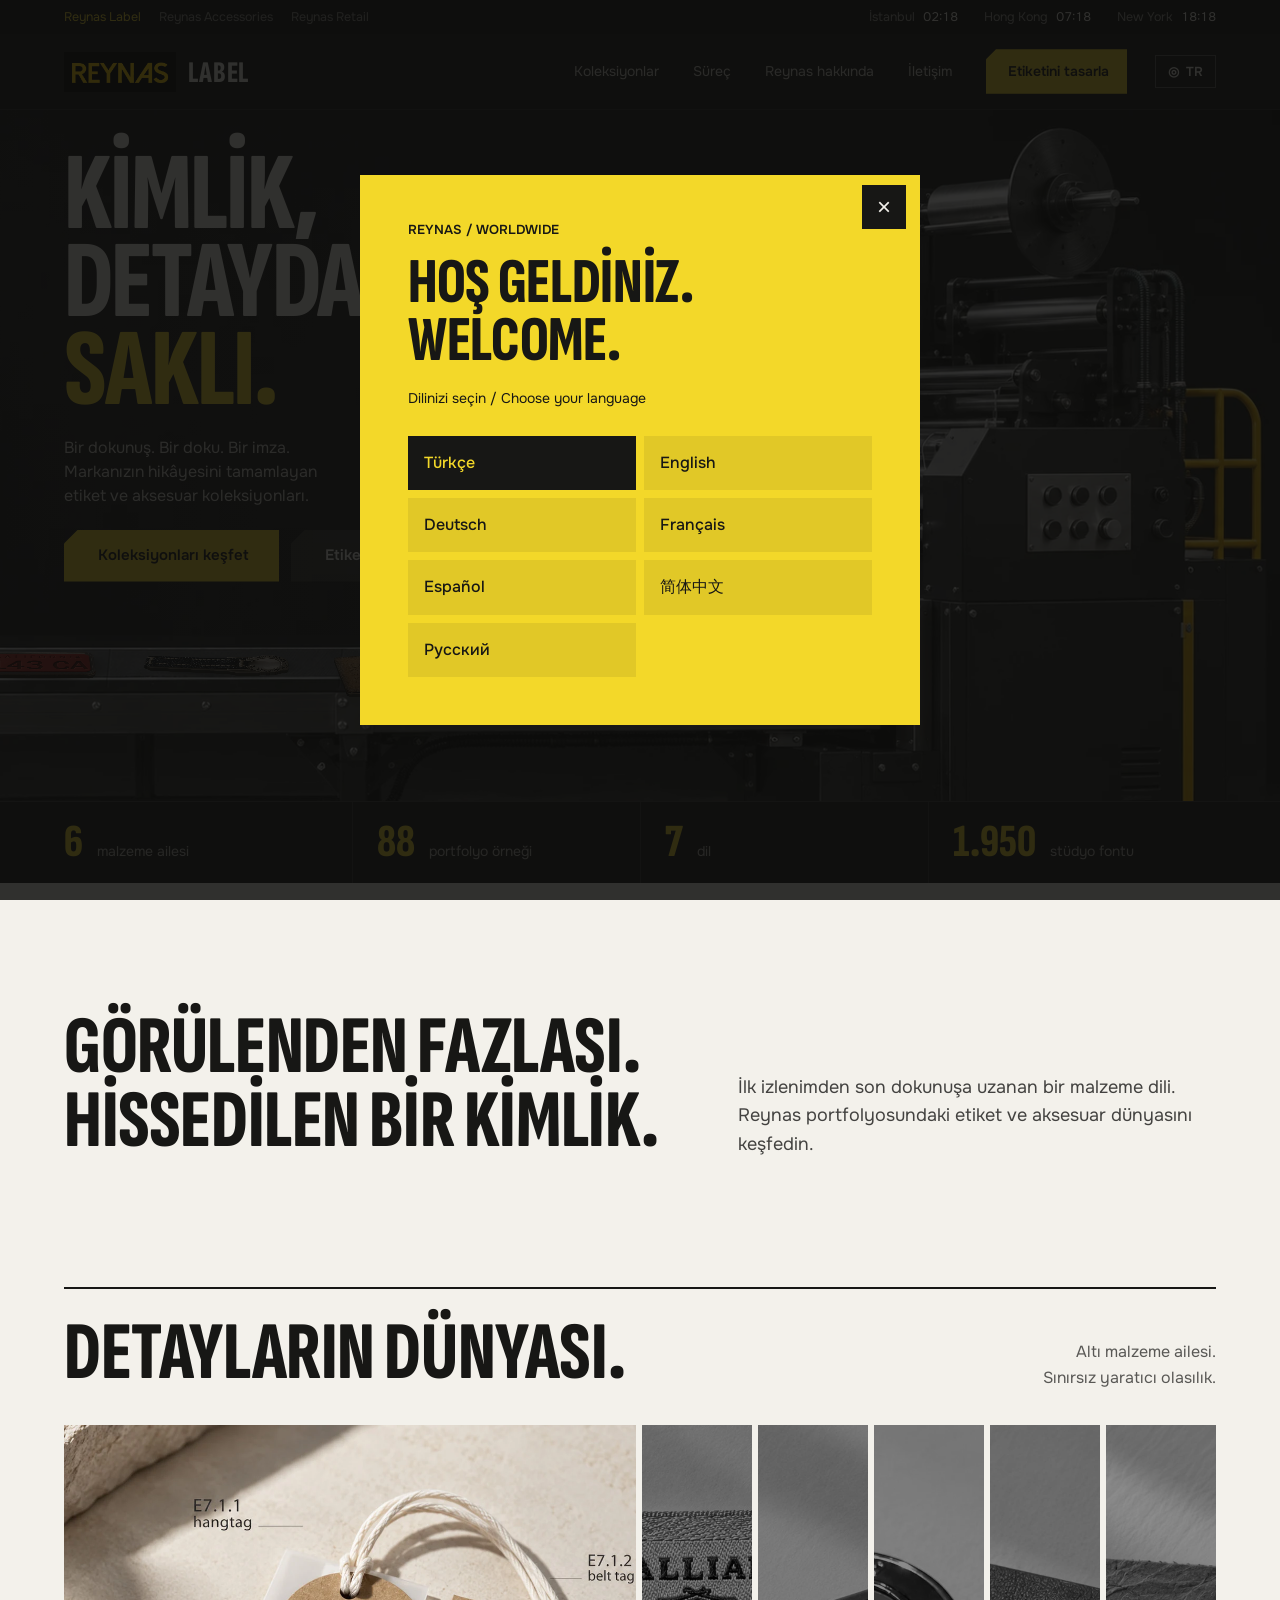
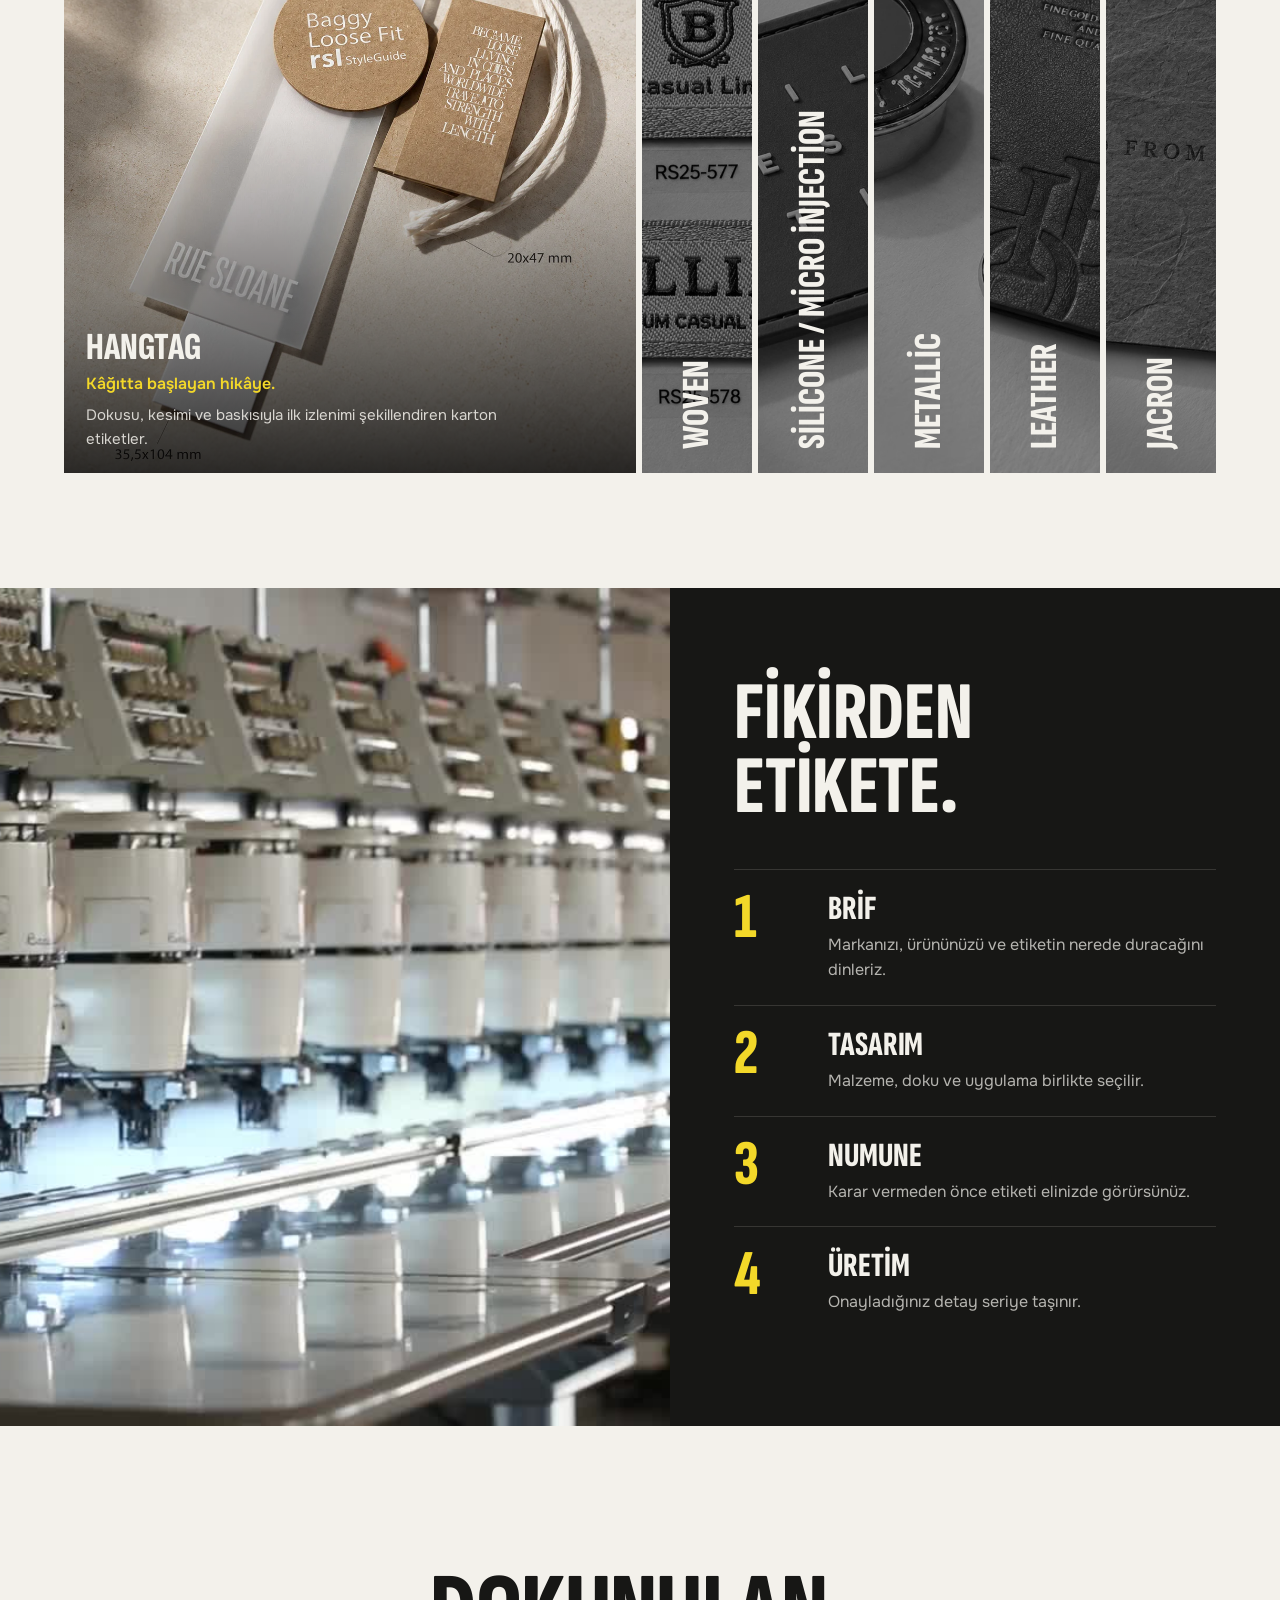
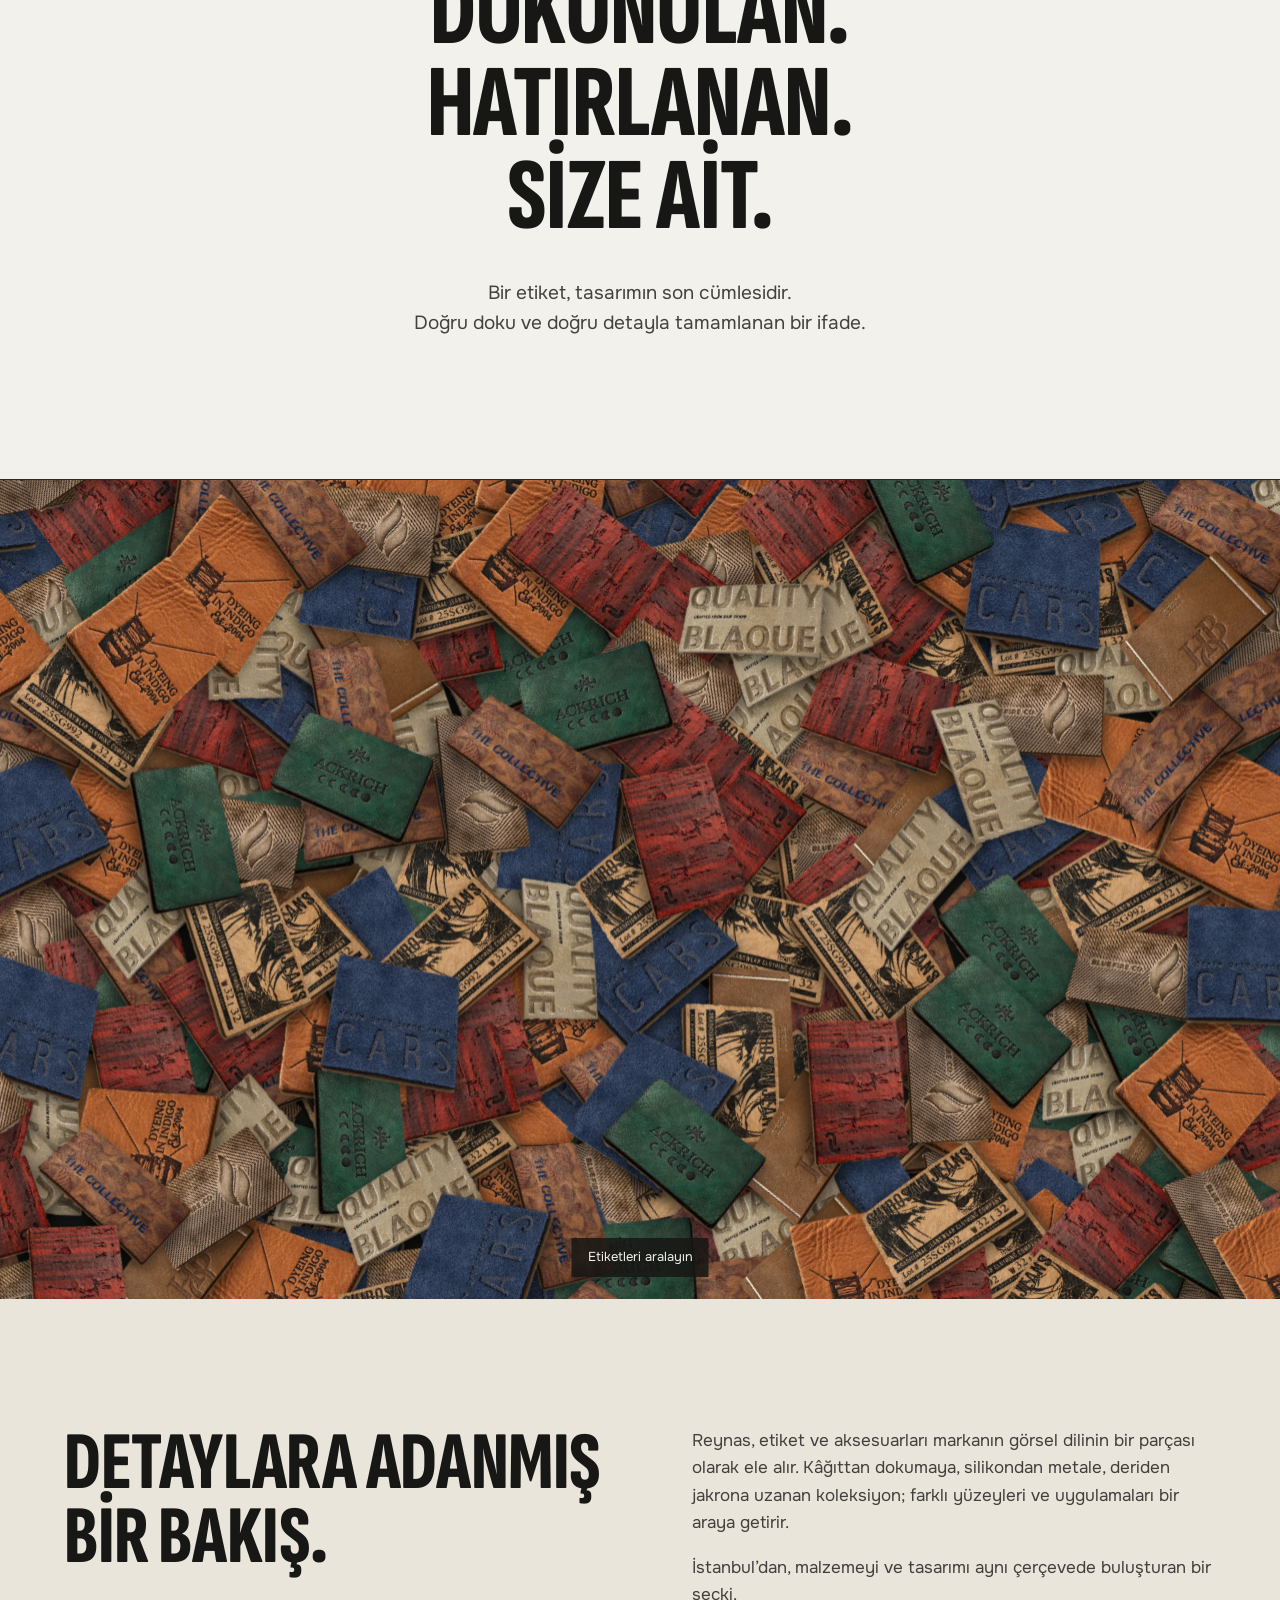
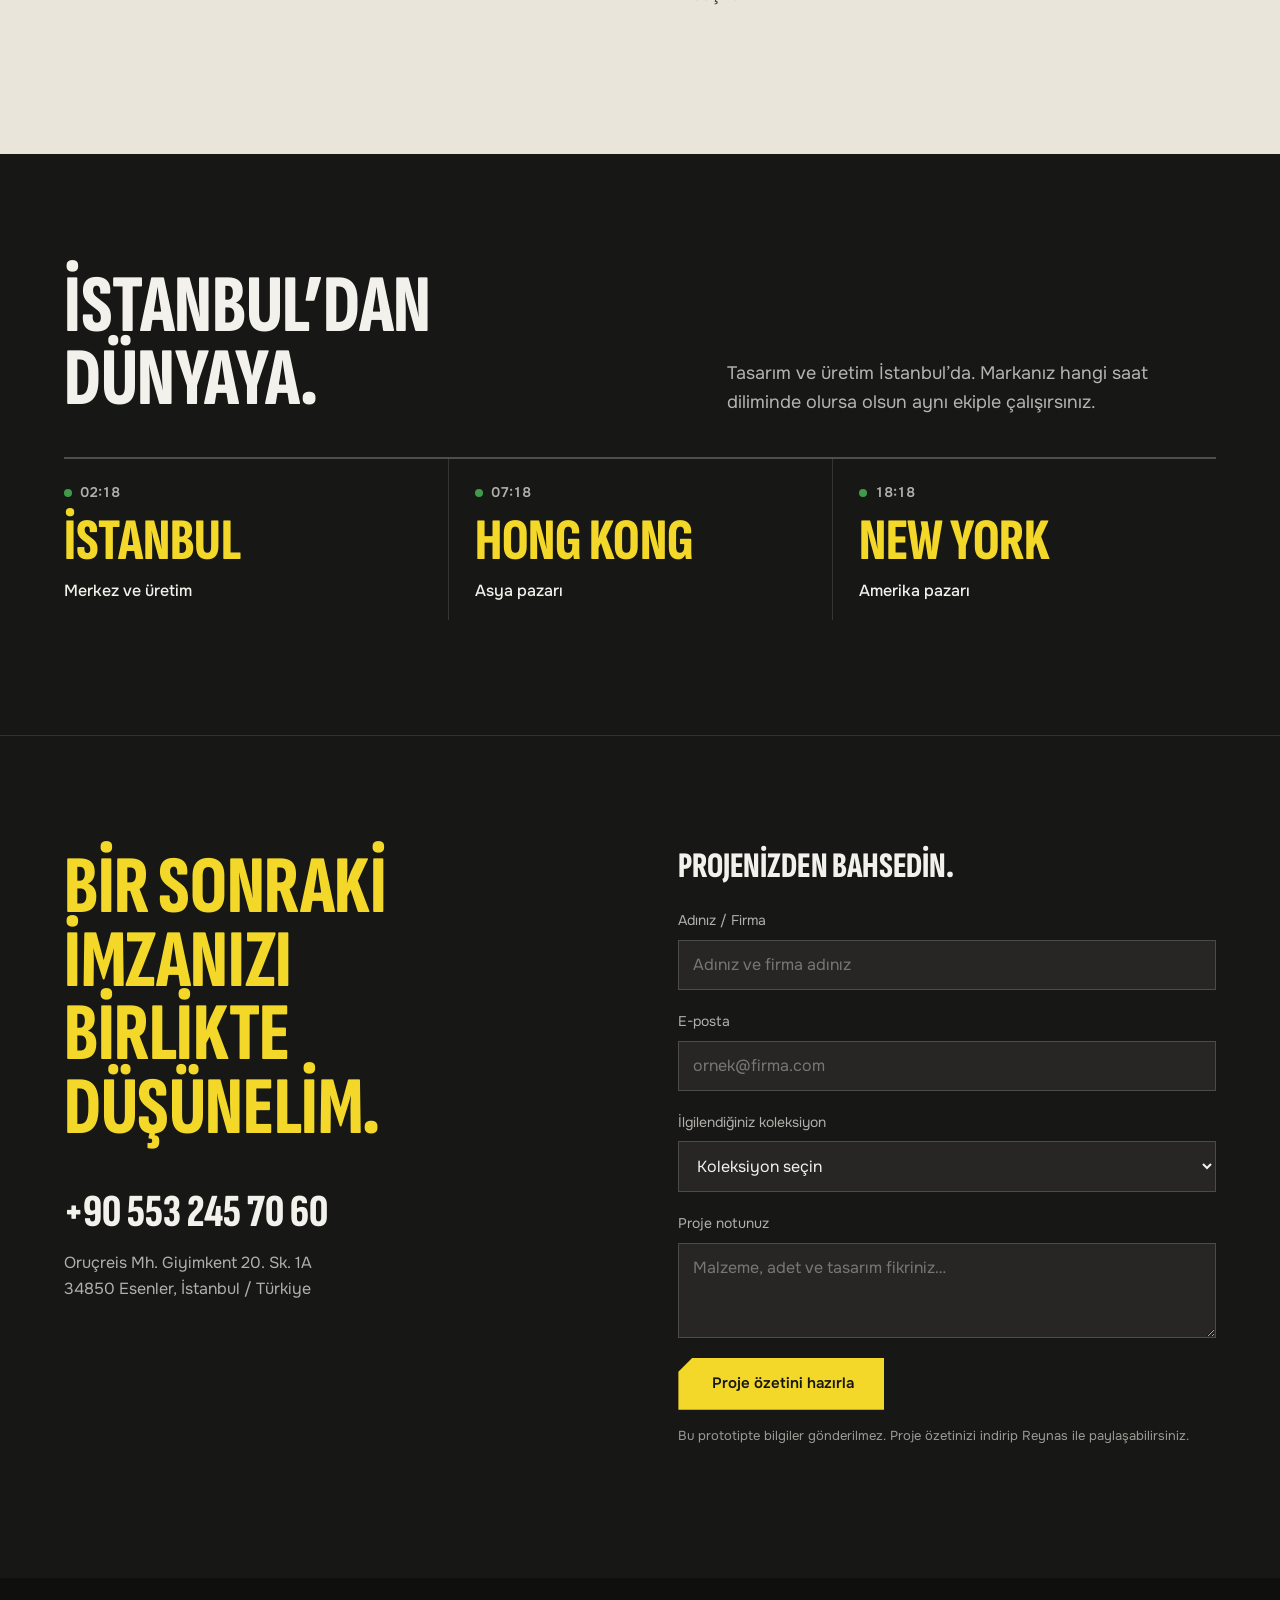
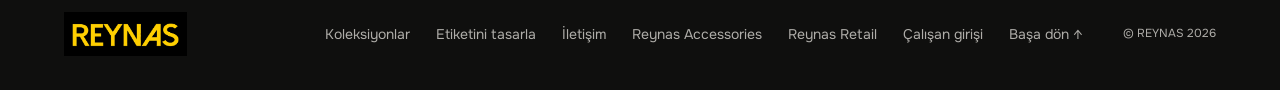
==== label/index.html @ c1ec097b "Reynas Label, Accessories ve Retail siteleri Co-Authored-By: Claude Fable 5.2 <noreply@anthropic.com" ====
<!doctype html><html lang="tr"><head><meta charset="utf-8"><meta name="viewport" content="width=device-width,initial-scale=1"><meta name="description" content="REYNAS etiket ve aksesuar koleksiyonları. Hangtag, woven, silicone, metallic, leather ve jacron."><title>Reynas Label — Kimlik detayda saklı.</title><link rel="icon" href="favicon.svg"><link rel="preconnect" href="https://fonts.googleapis.com"><link href="https://fonts.googleapis.com/css2?family=Onest:wght@400;500;600&family=Sofia+Sans+Extra+Condensed:wght@600;800&display=swap" rel="stylesheet"><link rel="stylesheet" href="site.css"><link rel="stylesheet" href="language.css"></head><body class="home">
<div class="util"><nav class="sites" aria-label="Reynas siteleri"><a lang="en" href="./" aria-current="page">Reynas Label</a><a lang="en" data-site="accessories" href="../accessories/">Reynas Accessories</a><a lang="en" data-site="retail" href="../retail/">Reynas Retail</a></nav><ul><li><span>İstanbul</span><time data-zone="Europe/Istanbul">--:--</time></li><li><span>Hong Kong</span><time data-zone="Asia/Hong_Kong">--:--</time></li><li><span>New York</span><time data-zone="America/New_York">--:--</time></li></ul></div>
<header class="top"><a class="brand" href="./" aria-label="Reynas Label"><img src="assets/p10-1.webp" alt="REYNAS"><span lang="en">Label</span></a><nav id="nav"><a href="#koleksiyonlar">Koleksiyonlar</a><a href="#surec">Süreç</a><a href="#hakkimizda">Reynas hakkında</a><a href="#iletisim">İletişim</a><a class="nav-cta" href="tasarla.html">Etiketini tasarla</a></nav><button class="menu" aria-label="Menüyü aç" aria-expanded="false"><i></i><i></i></button><div class="seam" aria-hidden="true"><i></i></div></header>
<main>
<section class="hero">
 <div class="hero-stage"><canvas class="beltline" role="img" aria-label="Bir makinenin bandından çıkan gerçek Reynas ürünleri: hangtag, dokuma, deri, jakron, silikon ve metal"></canvas>
  <div class="hero-copy"><h1><span><b>Kimlik,</b></span><span><b>detayda</b></span><span><b>saklı.</b></span></h1><p class="hero-intro">Bir dokunuş. Bir doku. Bir imza.<br>Markanızın hikâyesini tamamlayan<br>etiket ve aksesuar koleksiyonları.</p><div class="hero-actions"><a class="btn solid" href="#koleksiyonlar">Koleksiyonları keşfet</a><a class="btn line" href="tasarla.html">Etiketini tasarla</a></div></div></div>
 <ul class="facts"><li><b>6</b><span>malzeme ailesi</span></li><li><b>88</b><span>portfolyo örneği</span></li><li><b>7</b><span>dil</span></li><li><b>1.950</b><span>stüdyo fontu</span></li></ul>
</section>
<section class="lede"><h2>Görülenden fazlası.<br>Hissedilen bir kimlik.</h2><p>İlk izlenimden son dokunuşa uzanan bir malzeme dili. Reynas portfolyosundaki etiket ve aksesuar dünyasını keşfedin.</p></section>
<section class="collections" id="koleksiyonlar"><div class="sec-head"><h2>Detayların dünyası.</h2><p>Altı malzeme ailesi.<br>Sınırsız yaratıcı olasılık.</p></div><div class="panels" id="cards"></div></section>
<section class="process" id="surec">
 <div class="motion-strip process-film" aria-label="Her detayın arkasında"><video class="motion-video" muted loop playsinline preload="none" poster="media/process-poster.jpg" data-desktop="media/process.mp4" data-mobile="media/process-mobile.mp4" aria-hidden="true"></video><button class="motion-toggle" type="button" aria-label="Animasyonu oynat" aria-pressed="false">▶</button></div>
 <div class="process-copy"><h2>Fikirden<br>etikete.</h2><ol><li><h3>Brif</h3><p>Markanızı, ürününüzü ve etiketin nerede duracağını dinleriz.</p></li><li><h3>Tasarım</h3><p>Malzeme, doku ve uygulama birlikte seçilir.</p></li><li><h3>Numune</h3><p>Karar vermeden önce etiketi elinizde görürsünüz.</p></li><li><h3>Üretim</h3><p>Onayladığınız detay seriye taşınır.</p></li></ol></div>
</section>



<section class="touch"><h2>Dokunulan.<br>Hatırlanan.<br>Size ait.</h2><p>Bir etiket, tasarımın son cümlesidir.<br>Doğru doku ve doğru detayla tamamlanan bir ifade.</p></section>
<section class="pile" aria-label="Leather"><div class="pile-floor"><div class="slot"><h2>Burada bir etiket<br>eksik: sizinki.</h2><a class="btn solid" href="tasarla.html">Etiketini tasarla</a></div></div><canvas aria-hidden="true"></canvas><p class="pile-hint">Etiketleri aralayın</p></section>
<section class="about" id="hakkimizda"><h2>Detaylara adanmış<br>bir bakış.</h2><div><p>Reynas, etiket ve aksesuarları markanın görsel dilinin bir parçası olarak ele alır. Kâğıttan dokumaya, silikondan metale, deriden jakrona uzanan koleksiyon; farklı yüzeyleri ve uygulamaları bir araya getirir.</p><p>İstanbul’dan, malzemeyi ve tasarımı aynı çerçevede buluşturan bir seçki.</p></div></section>
<section class="world" id="dunya"><div class="world-head"><h2>İstanbul’dan<br>dünyaya.</h2><p>Tasarım ve üretim İstanbul’da. Markanız hangi saat diliminde olursa olsun aynı ekiple çalışırsınız.</p></div><ul><li><time data-zone="Europe/Istanbul">--:--</time><h3>İstanbul</h3><p class="role">Merkez ve üretim</p></li><li><time data-zone="Asia/Hong_Kong">--:--</time><h3>Hong Kong</h3><p class="role">Asya pazarı</p></li><li><time data-zone="America/New_York">--:--</time><h3>New York</h3><p class="role">Amerika pazarı</p></li></ul></section>
<section class="contact" id="iletisim"><div class="contact-copy"><h2>Bir sonraki<br>imzanızı<br>birlikte düşünelim.</h2><a class="phone" href="tel:+905532457060">+90 553 245 70 60</a><address>Oruçreis Mh. Giyimkent 20. Sk. 1A<br>34850 Esenler, İstanbul / Türkiye</address></div><form id="brief"><h3>Projenizden bahsedin.</h3><label>Adınız / Firma<input name="name" required autocomplete="organization" placeholder="Adınız ve firma adınız"></label><label>E-posta<input name="email" type="email" required autocomplete="email" placeholder="ornek@firma.com"></label><label>İlgilendiğiniz koleksiyon<select name="collection"><option value="">Koleksiyon seçin</option></select></label><label>Proje notunuz<textarea name="message" required rows="3" placeholder="Malzeme, adet ve tasarım fikriniz…"></textarea></label><button class="btn solid" type="submit">Proje özetini hazırla</button><p class="form-note">Bu prototipte bilgiler gönderilmez. Proje özetinizi indirip Reynas ile paylaşabilirsiniz.</p><p id="status" role="status"></p></form></section>
</main>
<footer class="foot"><img src="assets/p10-1.webp" alt="REYNAS"><nav><a href="#koleksiyonlar">Koleksiyonlar</a><a href="tasarla.html">Etiketini tasarla</a><a href="#iletisim">İletişim</a><a lang="en" data-site="accessories" href="../accessories/">Reynas Accessories</a><a lang="en" data-site="retail" href="../retail/">Reynas Retail</a><a href="portal/">Çalışan girişi</a><a href="#">Başa dön ↑</a></nav><small>© REYNAS 2026</small></footer>
<dialog id="gallery"><button class="close" aria-label="Koleksiyonu kapat">×</button><div class="dialog-top"><h2 id="gallery-title"></h2><p id="gallery-description"></p></div><div class="gallery-grid"></div><a class="btn solid" id="inquiry" href="#iletisim">Bu koleksiyon hakkında konuşalım ↗</a></dialog><dialog id="zoom"><button class="close" aria-label="Görseli kapat">×</button><img alt="Ürün detay görünümü"></dialog>
<script src="portal/config.js"></script><script src="portal/bridge.js"></script><script src="data.js"></script><script src="app.js"></script><script src="motion.js"></script><script src="line.js"></script><script src="pile.js"></script><script src="sites.js"></script><script src="language.js"></script></body></html>
---- label/site.css ----
/* REYNAS v11 — ortak temel + ana sayfa */
:root{--ink:#171715;--paper:#f3f1eb;--kraft:#eae5da;--yellow:#f3d829;--steel:#8c8f8a;--line:#17171522;--display:"Sofia Sans Extra Condensed","Oswald","Arial Narrow","DejaVu Sans Condensed","PingFang SC","Microsoft YaHei",sans-serif;--body:"Onest","Inter","PingFang SC","Microsoft YaHei",Arial,sans-serif;--pad:clamp(20px,5vw,84px)}
*{box-sizing:border-box}html{scroll-behavior:smooth;scroll-padding-top:80px}
body{margin:0;background:var(--paper);color:var(--ink);font:400 16px/1.6 var(--body);-webkit-font-smoothing:antialiased}
img,video{display:block;max-width:100%}a{color:inherit}
h1,h2,h3{margin:0;font-family:var(--display);font-weight:800;text-transform:uppercase;line-height:.9;letter-spacing:-.005em}
h2{font-size:clamp(46px,6.4vw,104px)}
:focus-visible{outline:2px solid var(--yellow);outline-offset:3px}
.btn{display:inline-flex;align-items:center;justify-content:center;min-height:52px;padding:0 30px 0 34px;font:600 15px/1 var(--body);text-decoration:none;border:0;cursor:pointer;clip-path:polygon(14px 0,100% 0,100% 100%,0 100%,0 14px);transition:background .2s,color .2s}
.btn.solid{background:var(--yellow);color:var(--ink)}.btn.solid:hover{background:#fff}
.btn.line{background:#f3f1eb1f;color:var(--paper)}.btn.line:hover{background:var(--paper);color:var(--ink)}
.btn.line.dark{background:var(--ink);color:var(--paper)}.btn.line.dark:hover{background:var(--yellow);color:var(--ink)}

.top{position:sticky;top:0;z-index:50;display:flex;align-items:center;gap:28px;height:76px;padding:0 var(--pad);background:var(--ink);color:var(--paper);border-bottom:1px solid #f3f1eb14}
.brand img{height:40px;width:auto}
.top nav{display:flex;align-items:center;gap:34px;margin-left:auto;font-size:14px}
.top nav a{text-decoration:none;opacity:.82}.top nav a:hover{opacity:1;color:var(--yellow)}
.top nav .nav-cta{opacity:1;background:var(--yellow);color:var(--ink);padding:11px 18px 11px 22px;font-weight:600;clip-path:polygon(10px 0,100% 0,100% 100%,0 100%,0 10px)}.top nav .nav-cta:hover{background:#fff;color:var(--ink)}
.menu{display:none;width:44px;height:44px;background:none;border:0;padding:12px 8px;cursor:pointer;margin-left:auto}.menu i{display:block;height:2px;background:var(--yellow);margin:7px 0}

/* Üst bilgi şeridi */
.util{display:flex;justify-content:space-between;align-items:center;gap:20px;height:34px;padding:0 var(--pad);background:#0f0f0e;color:#f3f1eb99;font-size:12.5px}
.util a{text-decoration:none;color:#f3f1ebcc}.util a:hover{color:var(--yellow)}
.util ul{list-style:none;display:flex;gap:26px;margin:0;padding:0}.util li{display:flex;gap:8px}.util time{color:var(--paper);font-variant-numeric:tabular-nums}
.top{position:sticky}
.seam{position:absolute;left:0;right:0;top:auto;bottom:-3px;height:3px;z-index:1;pointer-events:none}

/* Hero: tam ekran fotoğraf, maskeden çıkan başlık, askı etiketi */
.hero{position:relative;display:flex;flex-direction:column;justify-content:flex-end;min-height:calc(100svh - 110px);background:var(--ink);color:var(--paper);overflow:hidden;isolation:isolate}
.hero-bg{position:absolute;inset:0;width:100%;height:100%;object-fit:cover;object-position:70% 50%;z-index:-2;transform:scale(1.1);transition:transform 2.8s cubic-bezier(.2,.6,.2,1)}
.ready .hero-bg{transform:none}
.hero::before{content:"";position:absolute;inset:0;z-index:-1;background:linear-gradient(90deg,#171715f2 0,#171715cc 34%,#17171540 68%,#17171566 100%),linear-gradient(0deg,#171715 0,#17171500 34%)}
.hero-copy{padding:clamp(40px,7vw,110px) var(--pad) clamp(34px,4vw,60px);max-width:1100px}
.hero h1{font-size:clamp(84px,13.4vw,232px);line-height:.8;letter-spacing:-.015em}
.hero h1 span{display:block;overflow:hidden;padding-top:.22em;margin-top:-.22em}
.hero h1 b{display:block;font-weight:inherit;transform:translateY(108%);transition:transform 1.05s cubic-bezier(.16,.8,.2,1)}
.hero h1 span:nth-child(2) b{transition-delay:.11s}.hero h1 span:nth-child(3) b{transition-delay:.22s;color:var(--yellow)}
.ready .hero h1 b{transform:none}
.hero-intro{margin:clamp(22px,2.6vw,40px) 0 26px;font-size:clamp(17px,1.4vw,21px);line-height:1.5;color:#f3f1ebd9;max-width:30em}
.hero-actions{display:flex;flex-wrap:wrap;gap:12px}
.hero-intro,.hero-actions{opacity:0;transform:translateY(14px);transition:opacity .8s .55s,transform .8s .55s}.ready :is(.hero-intro,.hero-actions){opacity:1;transform:none}
.tag{position:absolute;top:0;right:clamp(24px,9vw,170px);width:clamp(150px,13vw,210px);transform-origin:50% 0;transform:rotate(16deg);z-index:2}
.tag-string{display:block;width:2px;height:clamp(60px,12vh,150px);margin:0 auto;background:#f3f1ebb3}
.tag-body{position:relative;background:var(--yellow);color:var(--ink);padding:46px 18px 20px;clip-path:polygon(22% 0,78% 0,100% 12%,100% 100%,0 100%,0 12%);filter:drop-shadow(0 24px 30px #000a)}
.tag .eyelet{position:absolute;left:50%;top:16px;width:14px;height:14px;margin-left:-7px;border-radius:50%;background:var(--ink);box-shadow:0 0 0 4px #17171533}
.tag img{width:100%;height:auto}
.tag ul{list-style:none;margin:14px 0 0;padding:12px 0 0;border-top:2px dashed #17171580;font:800 clamp(17px,1.5vw,23px)/1.12 var(--display);text-transform:uppercase}
.facts{list-style:none;margin:0;padding:0 var(--pad);display:grid;grid-template-columns:repeat(4,1fr);border-top:1px solid #f3f1eb26;background:#171715e6}
.facts li{display:flex;align-items:baseline;gap:14px;padding:20px 0}.facts li+li{padding-left:24px;border-left:1px solid #f3f1eb1f}
.facts b{font:800 clamp(36px,3.6vw,58px)/.9 var(--display);color:var(--yellow)}.facts span{font-size:14px;color:#f3f1ebb3}

.lede{display:grid;grid-template-columns:1.25fr 1fr;gap:clamp(30px,6vw,110px);align-items:end;padding:clamp(70px,10vw,150px) var(--pad)}
.lede p{margin:0;max-width:44ch;font-size:18px;color:#171715cc}

.collections{padding:0 var(--pad) clamp(70px,9vw,140px)}
.sec-head{display:flex;justify-content:space-between;align-items:end;gap:30px;margin-bottom:34px;padding-top:28px;border-top:2px solid var(--ink)}
.sec-head p{margin:0;text-align:right;color:#171715b3}
.panels{display:flex;gap:6px;height:min(72vh,680px);min-height:460px}
.panel{position:relative;flex:1 1 0;min-width:0;padding:0;border:0;background:var(--ink);color:var(--paper);cursor:pointer;overflow:hidden;text-align:left;font:inherit;transition:flex-grow .65s cubic-bezier(.3,.7,.2,1)}
.panel.is-open{flex-grow:5.2}
.panel img{position:absolute;inset:0;width:100%;height:100%;object-fit:cover;filter:grayscale(1) brightness(.55);transition:filter .5s,transform .9s}
.panel.is-open img{filter:none;transform:scale(1.03)}
.panel::after{content:"";position:absolute;inset:auto 0 0;height:55%;background:linear-gradient(#0000,#000c);opacity:0;transition:opacity .4s}.panel.is-open::after{opacity:1}
.panel-text{position:absolute;z-index:1;left:22px;right:22px;bottom:22px;display:grid;gap:6px}
.panel-text strong{font:800 clamp(30px,3vw,48px)/.92 var(--display);text-transform:uppercase;white-space:nowrap}
.panel-text em{font-style:normal;font-weight:600;color:var(--yellow)}.panel-text span{max-width:46ch;font-size:15px;color:#f3f1ebd9}
.panel:not(.is-open) .panel-text{left:50%;right:auto;bottom:24px;transform:translateX(-50%)}
.panel:not(.is-open) .panel-text strong{writing-mode:vertical-rl;transform:rotate(180deg)}
.panel:not(.is-open) .panel-text :is(em,span){display:none}

.process{display:grid;grid-template-columns:1.1fr 1fr;background:var(--ink);color:var(--paper)}
.process-film{position:relative;min-height:640px;overflow:hidden;background:#000}
.process-film video{position:absolute;inset:0;width:100%;height:100%;object-fit:cover}
.motion-toggle{position:absolute;right:20px;bottom:20px;width:46px;height:46px;border:0;background:var(--yellow);color:var(--ink);font-size:15px;cursor:pointer;clip-path:polygon(10px 0,100% 0,100% 100%,0 100%,0 10px)}
.process-copy{padding:clamp(56px,7vw,110px) var(--pad) clamp(56px,7vw,110px) clamp(30px,5vw,90px)}
.process ol{list-style:none;margin:44px 0 0;padding:0;counter-reset:step}
.process li{counter-increment:step;display:grid;grid-template-columns:74px 1fr;column-gap:20px;padding:22px 0;border-top:1px solid #f3f1eb24}
.process li::before{content:counter(step);grid-row:1/3;font:800 64px/.8 var(--display);color:var(--yellow)}
.process h3{font-size:34px;line-height:1}.process li p{margin:6px 0 0;color:#f3f1ebb8;max-width:40ch}

.pile{position:relative;height:min(820px,92vh);min-height:540px;background:var(--ink);overflow:hidden;color:var(--paper);border-top:1px solid #f3f1eb14}
.pile-floor{position:absolute;inset:0;display:flex;flex-direction:column;align-items:center;justify-content:center;text-align:center;padding:24px;gap:28px}
.pile-floor h2{font-size:clamp(44px,6vw,96px);color:var(--yellow)}
.pile canvas{position:absolute;inset:0;width:100%;height:100%;pointer-events:none}
.pile-hint{position:absolute;left:50%;bottom:22px;transform:translateX(-50%);margin:0;padding:9px 16px;background:#171715d9;color:var(--paper);font-size:13px;pointer-events:none;white-space:nowrap}
.pile:not(.pile-ready) .pile-hint{display:none}

.touch{display:grid;grid-template-columns:1fr 1fr;background:var(--kraft)}
.touch img{width:100%;height:100%;min-height:520px;object-fit:cover}
.touch>div{padding:clamp(56px,8vw,130px) var(--pad);align-self:center}
.touch p{margin:30px 0 34px;font-size:18px;color:#171715cc}

.factory-gate{position:relative;background:#20211e;color:var(--paper);display:grid;grid-template-columns:1fr 1.1fr;align-items:center;overflow:hidden}
.hazard{grid-column:1/3;height:16px;background:repeating-linear-gradient(-45deg,var(--yellow) 0 22px,var(--ink) 22px 44px)}
.gate-copy{padding:clamp(56px,7vw,110px) var(--pad)}
.gate-name{margin:0 0 22px;display:inline-block;padding:6px 12px;border:1px solid var(--yellow);color:var(--yellow);font:800 20px/1 var(--display);text-transform:uppercase;letter-spacing:.06em}
.gate-copy h2{font-size:clamp(40px,4.8vw,78px)}.gate-copy p:not(.gate-name){margin:24px 0 32px;color:#f3f1ebb8;font-size:18px}
.gate-belt{position:relative;height:100%;min-height:340px;display:flex;flex-direction:column;justify-content:center}
.belt-items{display:flex;gap:70px;width:max-content;align-items:flex-end;animation:belt 26s linear infinite;padding-bottom:6px}
.belt-items img{width:210px;height:auto;filter:drop-shadow(0 10px 8px #0009)}
.belt-track{height:34px;background:repeating-linear-gradient(90deg,#3a3c37 0 26px,#2b2d29 26px 52px);border-block:3px solid #121311;animation:track 1.2s linear infinite}
@keyframes belt{from{transform:translateX(-50%)}to{transform:translateX(0)}}@keyframes track{to{background-position:52px 0}}

.about{display:grid;grid-template-columns:1.1fr 1fr .8fr;gap:clamp(28px,4vw,70px);align-items:start;padding:clamp(70px,10vw,150px) var(--pad)}
.about p{margin:0 0 18px;font-size:17px;color:#171715cc}.about figure{margin:0}.about figure img{width:100%;aspect-ratio:4/5;object-fit:cover}

.contact{display:grid;grid-template-columns:1fr 1fr;gap:clamp(36px,6vw,110px);background:var(--ink);color:var(--paper);padding:clamp(70px,9vw,140px) var(--pad)}
.contact h2{color:var(--yellow)}
.phone{display:inline-block;margin:44px 0 14px;font:800 clamp(36px,3.6vw,56px)/1 var(--display);text-decoration:none}.phone:hover{color:var(--yellow)}
address{font-style:normal;color:#f3f1ebb3}
#brief h3{font-size:36px;margin-bottom:26px}
#brief label{display:block;margin-bottom:20px;font-size:14px;color:#f3f1ebb3}
#brief :is(input,select,textarea){display:block;width:100%;margin-top:8px;padding:13px 14px;background:#f3f1eb12;border:1px solid #f3f1eb2e;color:var(--paper);font:400 16px/1.4 var(--body);border-radius:0}
#brief select option{color:#111}#brief ::placeholder{color:#f3f1eb66}
#brief :is(input,select,textarea):focus{outline:0;border-color:var(--yellow)}
.form-note,#status{font-size:13px;color:#f3f1eb99;margin:16px 0 0}#status{color:var(--yellow)}

.foot{display:flex;flex-wrap:wrap;align-items:center;gap:24px 40px;padding:34px var(--pad);background:#0f0f0e;color:#f3f1ebb3;font-size:14px}
.foot img{height:44px}.foot nav{display:flex;flex-wrap:wrap;gap:26px;margin-left:auto}.foot a{text-decoration:none}.foot a:hover{color:var(--yellow)}

dialog{border:0;padding:0;color:var(--ink);background:var(--paper)}dialog::backdrop{background:#0f0f0ed9}
#gallery{width:min(1180px,calc(100% - 28px));max-height:90dvh;padding:clamp(24px,4vw,54px)}
.dialog-top{display:flex;justify-content:space-between;align-items:end;gap:24px;margin:0 50px 28px 0}.dialog-top p{margin:0;max-width:44ch;color:#171715b3}
.gallery-grid{display:grid;grid-template-columns:repeat(auto-fill,minmax(220px,1fr));gap:8px;margin-bottom:28px}
.gallery-grid button{padding:0;border:0;background:var(--kraft);cursor:zoom-in}.gallery-grid img{width:100%;aspect-ratio:4/3;object-fit:cover}
.close{position:absolute;right:14px;top:10px;width:44px;height:44px;border:0;background:var(--ink);color:var(--paper);font-size:24px;cursor:pointer;z-index:2}
#zoom{max-width:min(1200px,96vw);background:transparent}#zoom img{max-height:90dvh;width:auto}

@media(max-width:900px){
 .top{height:66px;gap:10px}.brand img{height:34px}.menu{display:block;order:3;margin-left:0}
 .top nav{display:none;position:absolute;top:66px;left:0;right:0;flex-direction:column;align-items:flex-start;gap:20px;padding:26px var(--pad) 32px;background:var(--ink);font-size:18px;border-bottom:1px solid #f3f1eb24}.top nav.open{display:flex}
 .hero{display:block;padding-top:20px}.hero-label{margin:8px 0 0;padding:52px 24px 30px}.label-line{padding-left:44px}.eyelet{left:22px;top:20px}
 .hero h1{font-size:clamp(84px,25vw,170px)}
 .hero-photo{margin:26px calc(var(--pad)*-1) 0;min-height:0;height:62vw}.hero-side{padding:30px 0 36px}
 .facts{grid-template-columns:1fr 1fr}.facts li:nth-child(3){padding-left:0;border-left:0}.facts li:nth-child(n+3){border-top:1px solid #f3f1eb1f}
 .lede,.touch,.process,.factory-gate,.about,.contact{grid-template-columns:1fr}
 .sec-head{display:block}.sec-head p{text-align:left;margin-top:14px}
 .panels{flex-direction:column;height:auto;min-height:0}.panel{flex:none;height:86px;transition:height .5s}.panel.is-open{height:360px}
 .panel:not(.is-open) .panel-text{left:20px;bottom:auto;top:50%;transform:translateY(-50%)}.panel:not(.is-open) .panel-text strong{writing-mode:horizontal-tb;transform:none}
 .process-film{min-height:0;height:64vw}.process-copy{padding:56px var(--pad)}
 .touch img{min-height:0;height:70vw}.hazard{grid-column:1}.gate-belt{min-height:240px}.belt-items img{width:150px}
 .dialog-top{display:block}.dialog-top p{margin-top:12px}.gallery-grid{grid-template-columns:1fr 1fr}
}
@media(prefers-reduced-motion:reduce){html{scroll-behavior:auto}.ticker div,.belt-items,.belt-track{animation:none}.sew-run{transition:none}.panel,.panel img{transition:none}}
.gate-belt{overflow:hidden}

/* v12 */
.seam{position:fixed;left:0;right:0;top:76px;height:3px;z-index:49;pointer-events:none}
.seam i{display:block;height:100%;width:0;background:repeating-linear-gradient(90deg,var(--yellow) 0 10px,transparent 10px 16px);position:relative}
.seam i::after{content:"";position:absolute;right:-2px;top:-5px;width:2px;height:13px;background:var(--paper);transform:rotate(24deg)}
.pile-floor .slot{display:flex;flex-direction:column;align-items:center;gap:26px;padding:clamp(30px,4vw,56px) clamp(28px,5vw,80px);border:2px dashed #f3d82999;max-width:min(760px,86vw)}
.pile-floor .slot h2{font-size:clamp(38px,5vw,80px);color:var(--yellow)}
.pile .pile-hint{transition:opacity .3s}.pile.pile-open .pile-hint{opacity:0}
.world{padding:clamp(70px,9vw,130px) var(--pad);background:var(--kraft)}
.world ul{list-style:none;margin:40px 0 0;padding:0;display:grid;grid-template-columns:repeat(3,1fr);border-top:2px solid var(--ink)}
.world li{padding:26px 26px 6px 0}.world li+li{padding-left:26px;border-left:1px solid var(--line)}
.world time{display:block;font:600 14px/1 var(--body);font-variant-numeric:tabular-nums;color:#171715a6}
.world time::before{content:"";display:inline-block;width:8px;height:8px;margin-right:8px;border-radius:50%;background:#3f9b4b}
.world h3{margin:16px 0 10px;font-size:clamp(40px,4.6vw,72px)}
.world .role{margin:0 0 10px;font-weight:600}.world .role.pending{font-weight:400;color:#171715a6;border:1px dashed #17171566;display:inline-block;padding:6px 10px}
.world address{color:#171715b3}
@media(max-width:900px){.seam{top:66px}.world ul{grid-template-columns:1fr}.world li+li{padding-left:0;border-left:0;border-top:1px solid var(--line)}}
.pile.pile-ready .pile-floor{opacity:0;transition:opacity .35s}.pile.pile-ready.pile-open .pile-floor,.pile.pile-ready .pile-floor:focus-within{opacity:1}

/* v13 */
html:is(:lang(de),:lang(ru),:lang(fr),:lang(es)) .hero h1{font-size:clamp(60px,9.6vw,170px)}
.touch{display:block;background:var(--paper);padding:clamp(80px,11vw,170px) var(--pad);text-align:center}
.touch h2{font-size:clamp(54px,8vw,128px)}.touch p{margin:34px auto 0;font-size:19px;color:#171715cc}
.studio-invite{display:grid;grid-template-columns:1.2fr 1fr;gap:clamp(30px,6vw,110px);align-items:end;padding:clamp(80px,10vw,150px) var(--pad);background:var(--paper)}
.studio-invite .gate-name{border-color:var(--ink);color:var(--ink)}
.studio-invite p:not(.gate-name){margin:0 0 28px;font-size:18px;color:#171715cc;max-width:44ch}
.about{background:var(--kraft)}
.world{background:var(--ink);color:var(--paper)}
.world-head{display:grid;grid-template-columns:1.2fr 1fr;gap:clamp(30px,6vw,110px);align-items:end}
.world-head p{margin:0;font-size:18px;color:#f3f1ebb8;max-width:44ch}
.world ul{border-top-color:#f3f1eb40}.world li+li{border-left-color:#f3f1eb24}
.world time{color:#f3f1ebb3}.world h3{color:var(--yellow)}.world .role{color:var(--paper);font-weight:500}
.contact{border-top:1px solid #f3f1eb1f}
@media(max-width:900px){
 .util ul{gap:14px}.util li span{display:none}.util li:first-child span{display:none}
 .hero{min-height:calc(100svh - 100px)}.hero h1{font-size:clamp(76px,24vw,170px)}
 html:is(:lang(de),:lang(ru),:lang(fr),:lang(es)) .hero h1{font-size:clamp(50px,15.5vw,120px)}
 .hero::before{background:linear-gradient(0deg,#171715 0,#171715d9 46%,#17171559 100%)}
 .tag{right:18px;width:104px}.tag-string{height:34px}.tag ul{font-size:14px}
 .studio-invite,.world-head{grid-template-columns:1fr}
}
@media(prefers-reduced-motion:reduce){.hero-bg,.hero h1 b,.hero-intro,.hero-actions{transition:none}.tag{transform:none}}
.seam i:not(.on)::after{display:none}
html:lang(ru) .hero h1{font-size:clamp(54px,8.4vw,150px)}
@media(max-width:900px){.tag{display:none}html:lang(ru) .hero h1{font-size:clamp(42px,12.6vw,100px)}}

/* v14 — açılış: üretim bandı */
.hero{display:block;min-height:0;background:radial-gradient(120% 90% at 70% 40%,#22231f 0,#171715 60%)}
.hero::before{display:none}
.hero-stage{position:relative;min-height:calc(100svh - 110px - 99px);display:flex;flex-direction:column;justify-content:flex-start}
.beltline{position:absolute;inset:0;width:100%;height:100%;z-index:0}
.hero-copy{position:relative;z-index:1;max-width:62%;padding:clamp(28px,3.2vw,56px) var(--pad) clamp(190px,16.5vw,250px)}
.hero h1{font-size:clamp(64px,min(8.6vw,16vh),170px)}
.hero-intro{margin:clamp(14px,1.6vw,26px) 0 22px;font-size:clamp(16px,1.25vw,19px)}
html:is(:lang(de),:lang(ru),:lang(fr),:lang(es)) .hero h1{font-size:clamp(50px,min(6.6vw,13vh),130px)}
@media(min-width:901px){.about{grid-template-columns:1.1fr 1fr}}
@media(max-width:900px){.hero-stage{min-height:0}.hero-copy{max-width:none;padding-bottom:340px}.hero h1{font-size:clamp(60px,18.5vw,140px)}html:is(:lang(de),:lang(ru),:lang(fr),:lang(es)) .hero h1{font-size:clamp(44px,13vw,104px)}}

/* v15 — deri fotoğrafı arka plan, ürünü alıp inceleme */
.hero{background:#171715 url(assets/leather-bw.webp) 62% 50%/cover no-repeat}
.hero::before{display:block;content:"";position:absolute;inset:0;z-index:0;background:linear-gradient(90deg,#171715f5 0,#171715e0 30%,#17171594 62%,#171715a3 100%),linear-gradient(0deg,#171715 0,#17171500 30%)}
.hero-stage,.facts{position:relative;z-index:1}
.hero-copy{pointer-events:none}.hero-copy :is(h1,p,.hero-actions){pointer-events:auto}
.pick{position:fixed;inset:0;z-index:80;display:grid;place-items:center;background:#0f0f0e00;transition:background .4s;cursor:pointer}
.pick.on{background:#0f0f0e8c}
.pick-mover{display:grid;justify-items:center;gap:18px;cursor:default}
.pick-flip{position:relative;transform-style:preserve-3d;transition:transform .8s cubic-bezier(.3,.7,.2,1);cursor:pointer;perspective:none}
.pick-mover{perspective:1400px}
.pick-flip.flipped{transform:rotateY(180deg)}
.pick-front,.pick-back{position:absolute;inset:0;backface-visibility:hidden;-webkit-backface-visibility:hidden}
.pick-front{display:grid;place-items:center;filter:drop-shadow(0 34px 34px #000c)}
.pick-back{transform:rotateY(180deg);display:flex;flex-direction:column;align-items:flex-start;gap:8px;padding:28px 28px 26px;background:var(--ink);color:var(--paper);border:2px solid var(--yellow);box-shadow:0 34px 60px #000c;clip-path:polygon(22px 0,100% 0,100% 100%,0 100%,0 22px);text-align:left}
.pick-back strong{font:800 clamp(40px,5vw,58px)/.9 var(--display);text-transform:uppercase;color:var(--yellow)}
.pick-back em{font-style:normal;font-weight:600;font-size:17px}
.pick-back p{margin:0 0 auto;font-size:15.5px;line-height:1.5;color:#f3f1ebd1}
.pick-back .btn{margin-top:14px;min-height:46px;padding:0 20px 0 24px;font-size:14px}
.pick-hint{margin:0;padding:8px 14px;background:#171715d9;color:var(--paper);font-size:13px;opacity:0;transition:opacity .3s .5s}
.pick.on .pick-hint{opacity:1}.pick.turned .pick-hint{opacity:0;transition-delay:0s}
.pick-flip:focus-visible{outline:2px solid var(--yellow);outline-offset:8px}
@media(prefers-reduced-motion:reduce){.pick-flip,.pick{transition:none}}
.pick-flip.by-mouse{outline:none}

/* Şirket adı logonun yanında */
.brand{display:flex;align-items:center;gap:12px;text-decoration:none}
.brand span{font:800 30px/1 var(--display);text-transform:uppercase;letter-spacing:.03em;color:var(--paper);padding-top:2px}
@media(max-width:520px){.brand img{height:27px}.brand span{font-size:20px}.brand{gap:8px}.top{gap:10px}}

/* Reynas siteleri arası geçiş */
.sites{display:flex;gap:18px}.sites a{color:#f3f1eb8c}.sites a[aria-current]{color:var(--yellow)}
@media(max-width:720px){.util ul{display:none}}
@media(max-width:480px){.util>a[href^=tel]{display:none}.sites{gap:14px}}

/* v16 — gerçek makine fotoğrafı (çizim yerine) */
.hero{background:#18191a}.hero::before{display:none}
@media(max-width:999px){.hero-stage{min-height:0}.hero-copy{max-width:none;padding-bottom:calc(64vw + 8px)}}
.panel-text strong,.lede h2,.lede p{overflow-wrap:anywhere;min-width:0}.panel-text{min-width:0;max-width:100%}
@media(max-width:480px){.panel-text strong{white-space:normal}.touch h2,.process h2,.lede h2{font-size:clamp(38px,11.5vw,56px)}.hero h1 b{overflow-wrap:anywhere}html:lang(ru) .hero h1{font-size:clamp(38px,11vw,60px)}}
@media(max-width:480px){html:is(:lang(ru),:lang(fr),:lang(de)) :is(.touch,.process,.lede) h2{font-size:clamp(30px,9.4vw,46px)}html:lang(ru) .hero h1{font-size:clamp(34px,10vw,54px)}html,body{overflow-x:clip}}
@media(max-width:900px){.process{grid-template-columns:minmax(0,1fr)}.process>*,.process-copy *{min-width:0;overflow-wrap:anywhere}}
@media(max-width:480px){.facts{grid-template-columns:minmax(0,1fr) minmax(0,1fr)}.facts li{min-width:0;flex-wrap:wrap;gap:4px 10px}.about{grid-template-columns:minmax(0,1fr)}.about>*{min-width:0}.about h2{overflow-wrap:anywhere}html:lang(ru) .about h2{font-size:clamp(30px,9.4vw,46px)}}
@media(max-width:480px){.contact{grid-template-columns:minmax(0,1fr)}.contact>*{min-width:0}.contact h2{overflow-wrap:anywhere}html:lang(ru) .contact h2{font-size:clamp(30px,9.4vw,46px)}}
---- label/language.css ----
/* Dil seçimi */
.language-button{display:flex;align-items:center;gap:7px;background:transparent;border:1px solid #f3f1eb4d;color:#f3f1eb;padding:9px 12px;font:600 13px/1 var(--body,Arial);cursor:pointer;flex-shrink:0}.language-button:hover{border-color:#f3d829;color:#f3d829}
.language-dialog{width:min(560px,calc(100% - 32px));max-height:90dvh;border:0;background:#f3d829;color:#171715;padding:48px;box-sizing:border-box}
.language-dialog::backdrop{background:#0f0f0ed9}
.language-dialog .eyebrow{margin:0;font:600 13px/1 var(--body,Arial)}
.language-dialog h2{font:800 64px/.9 var(--display,Arial);text-transform:uppercase;margin:18px 0}.language-dialog h2 em{font-style:normal}
.language-dialog>p:not(.eyebrow){font-size:14px;margin:0}
.language-close{position:absolute;right:14px;top:10px;width:44px;height:44px;border:0;background:#171715;color:#f3f1eb;font-size:24px;cursor:pointer}
.language-options{display:grid;grid-template-columns:1fr 1fr;gap:8px;margin-top:26px}
.language-options button{border:0;background:#17171514;padding:16px;text-align:left;font:500 16px/1.4 var(--body,Arial);cursor:pointer;color:#171715}
.language-options button:hover,.language-options button[aria-pressed=true]{background:#171715;color:#f3d829}
.language-options button:focus-visible{outline:2px solid #171715;outline-offset:2px}
html:lang(zh) :is(h1,h2,h3,.panel-text strong){letter-spacing:0;line-height:1.08;font-weight:700}
@media(max-width:700px){.language-dialog{padding:32px}.language-dialog h2{font-size:48px}}
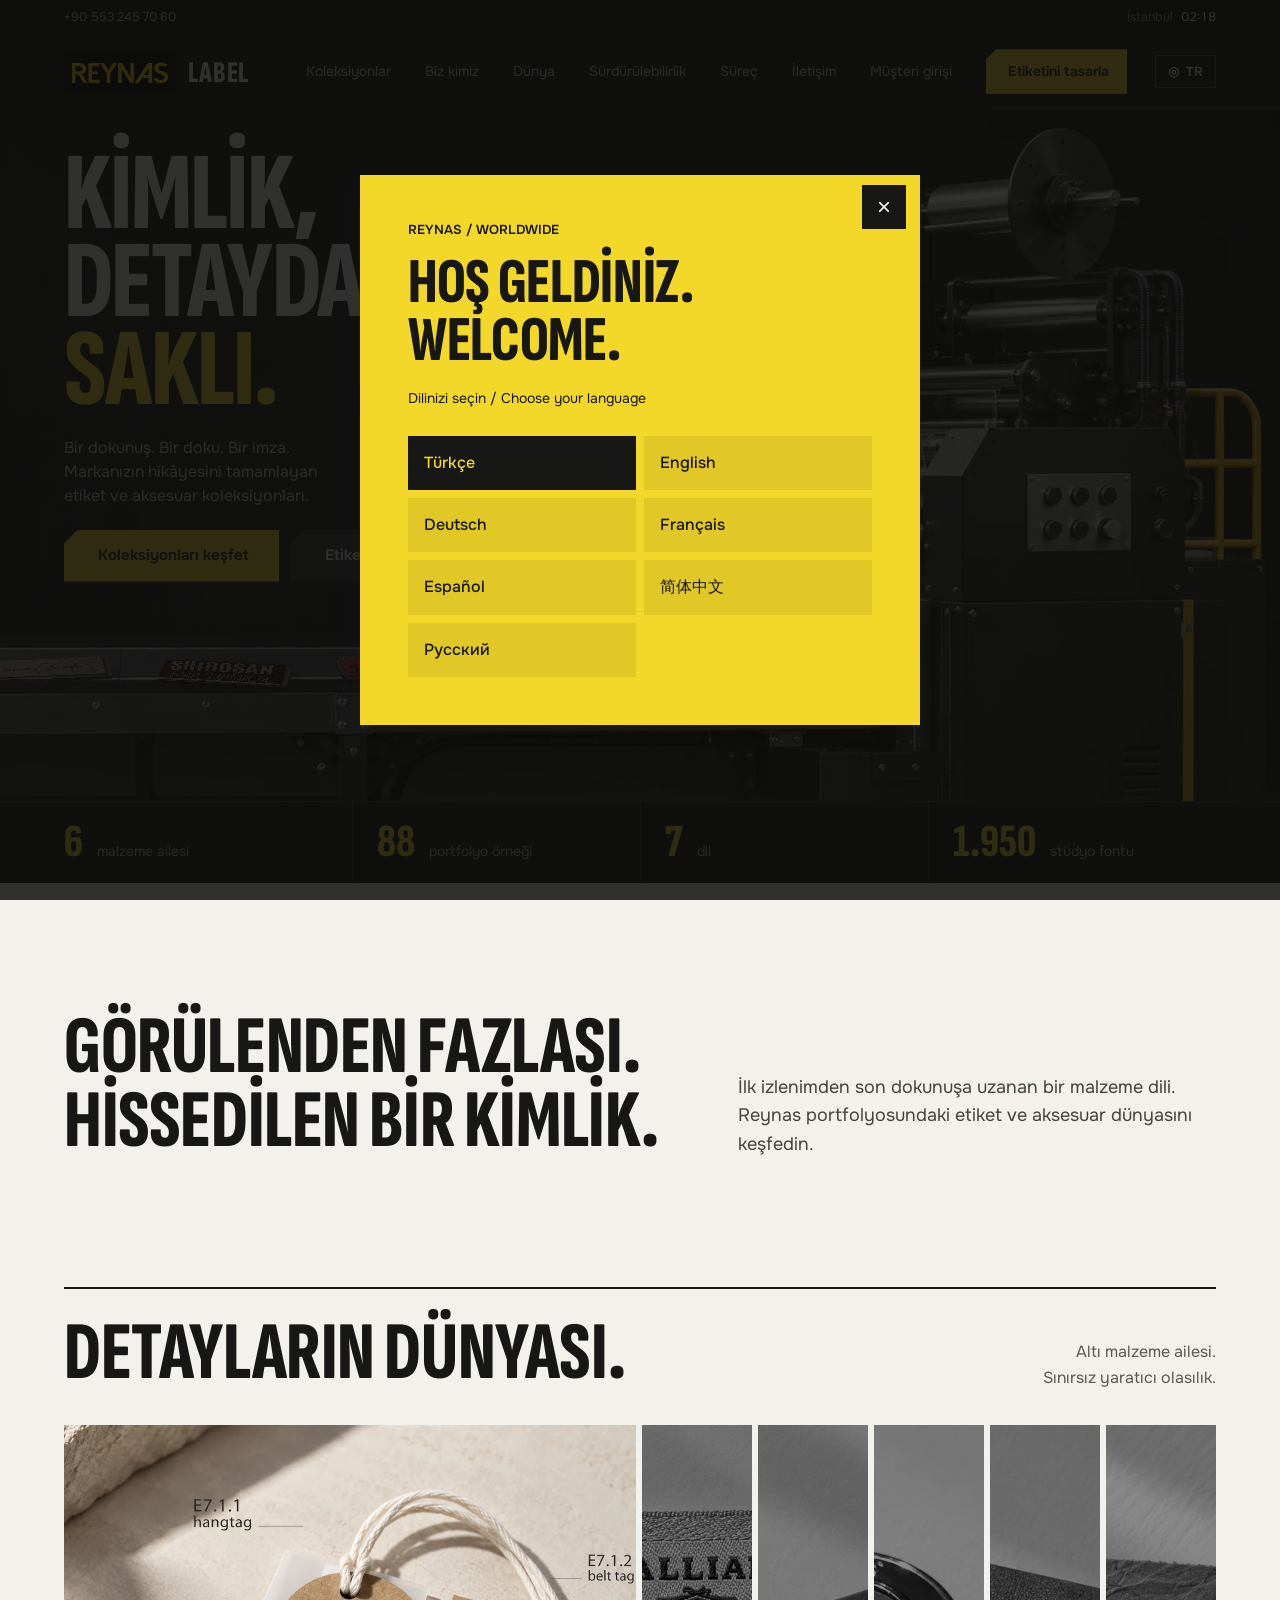
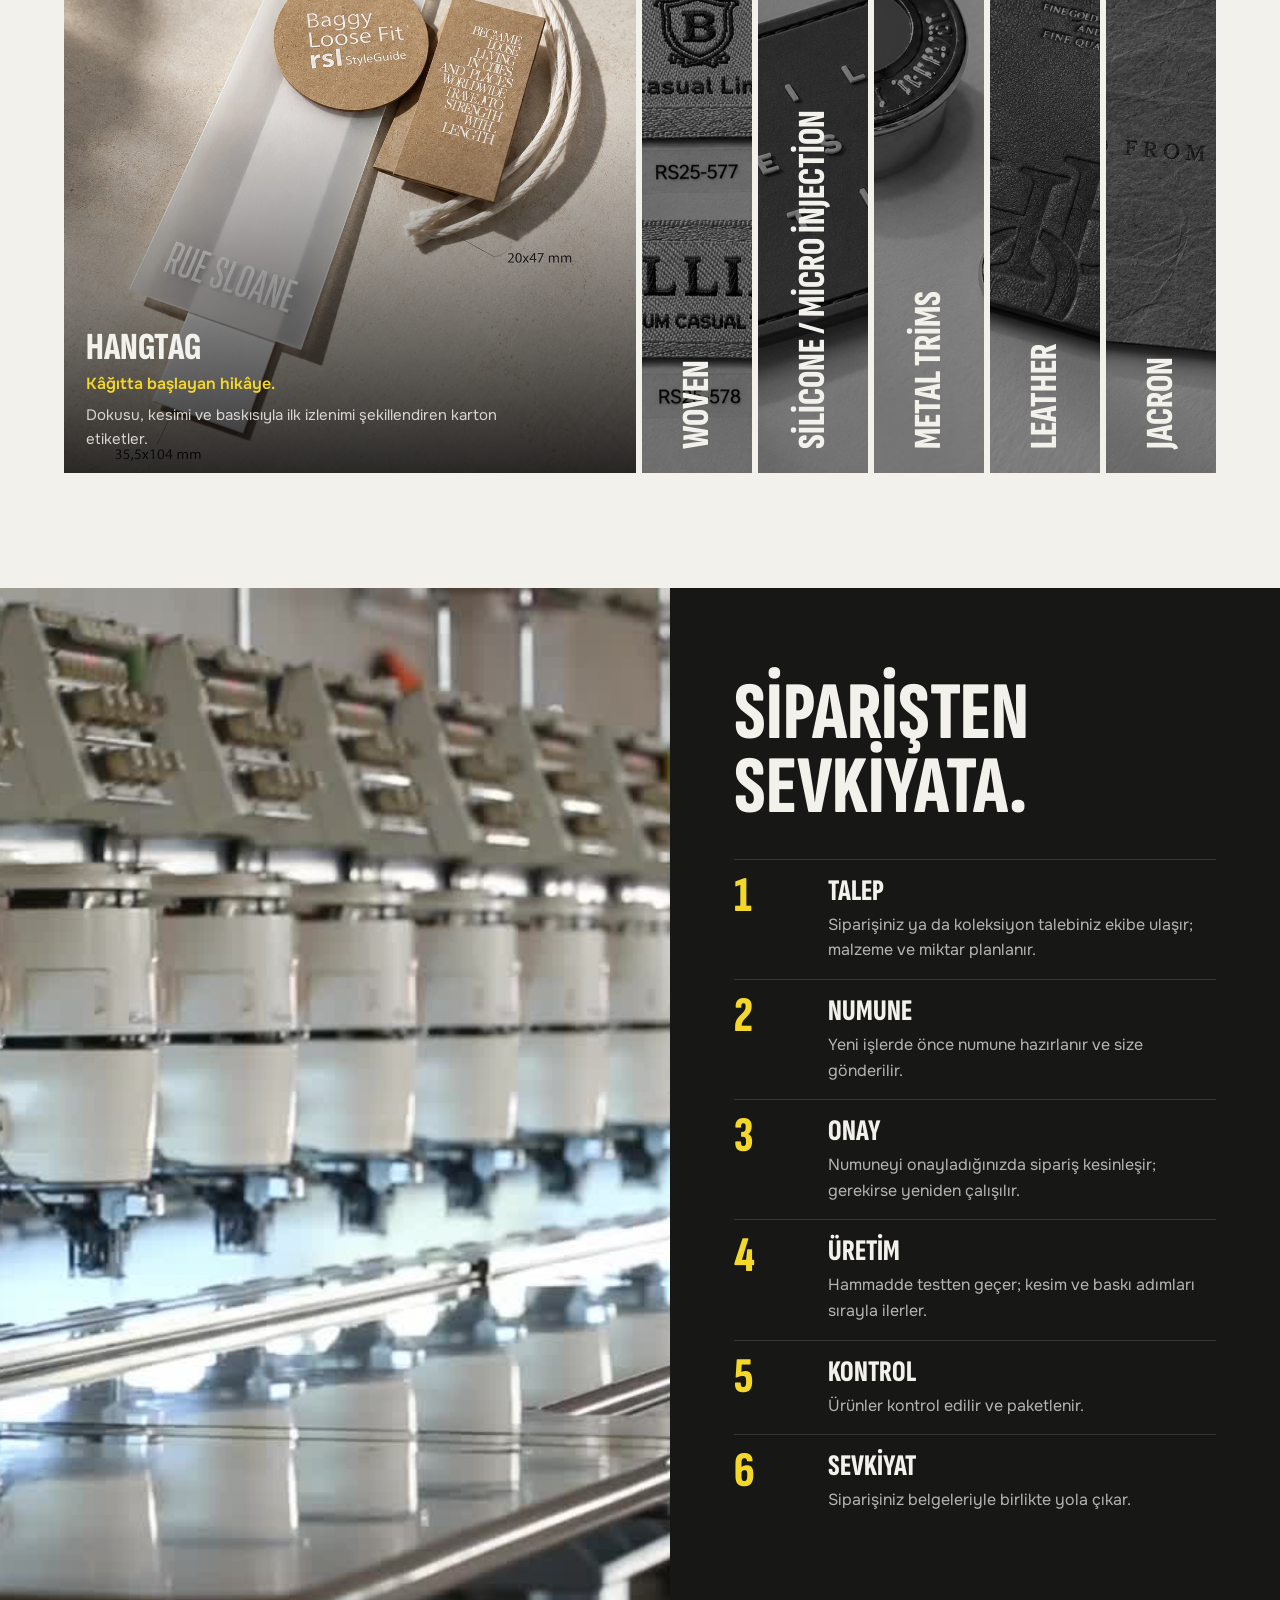
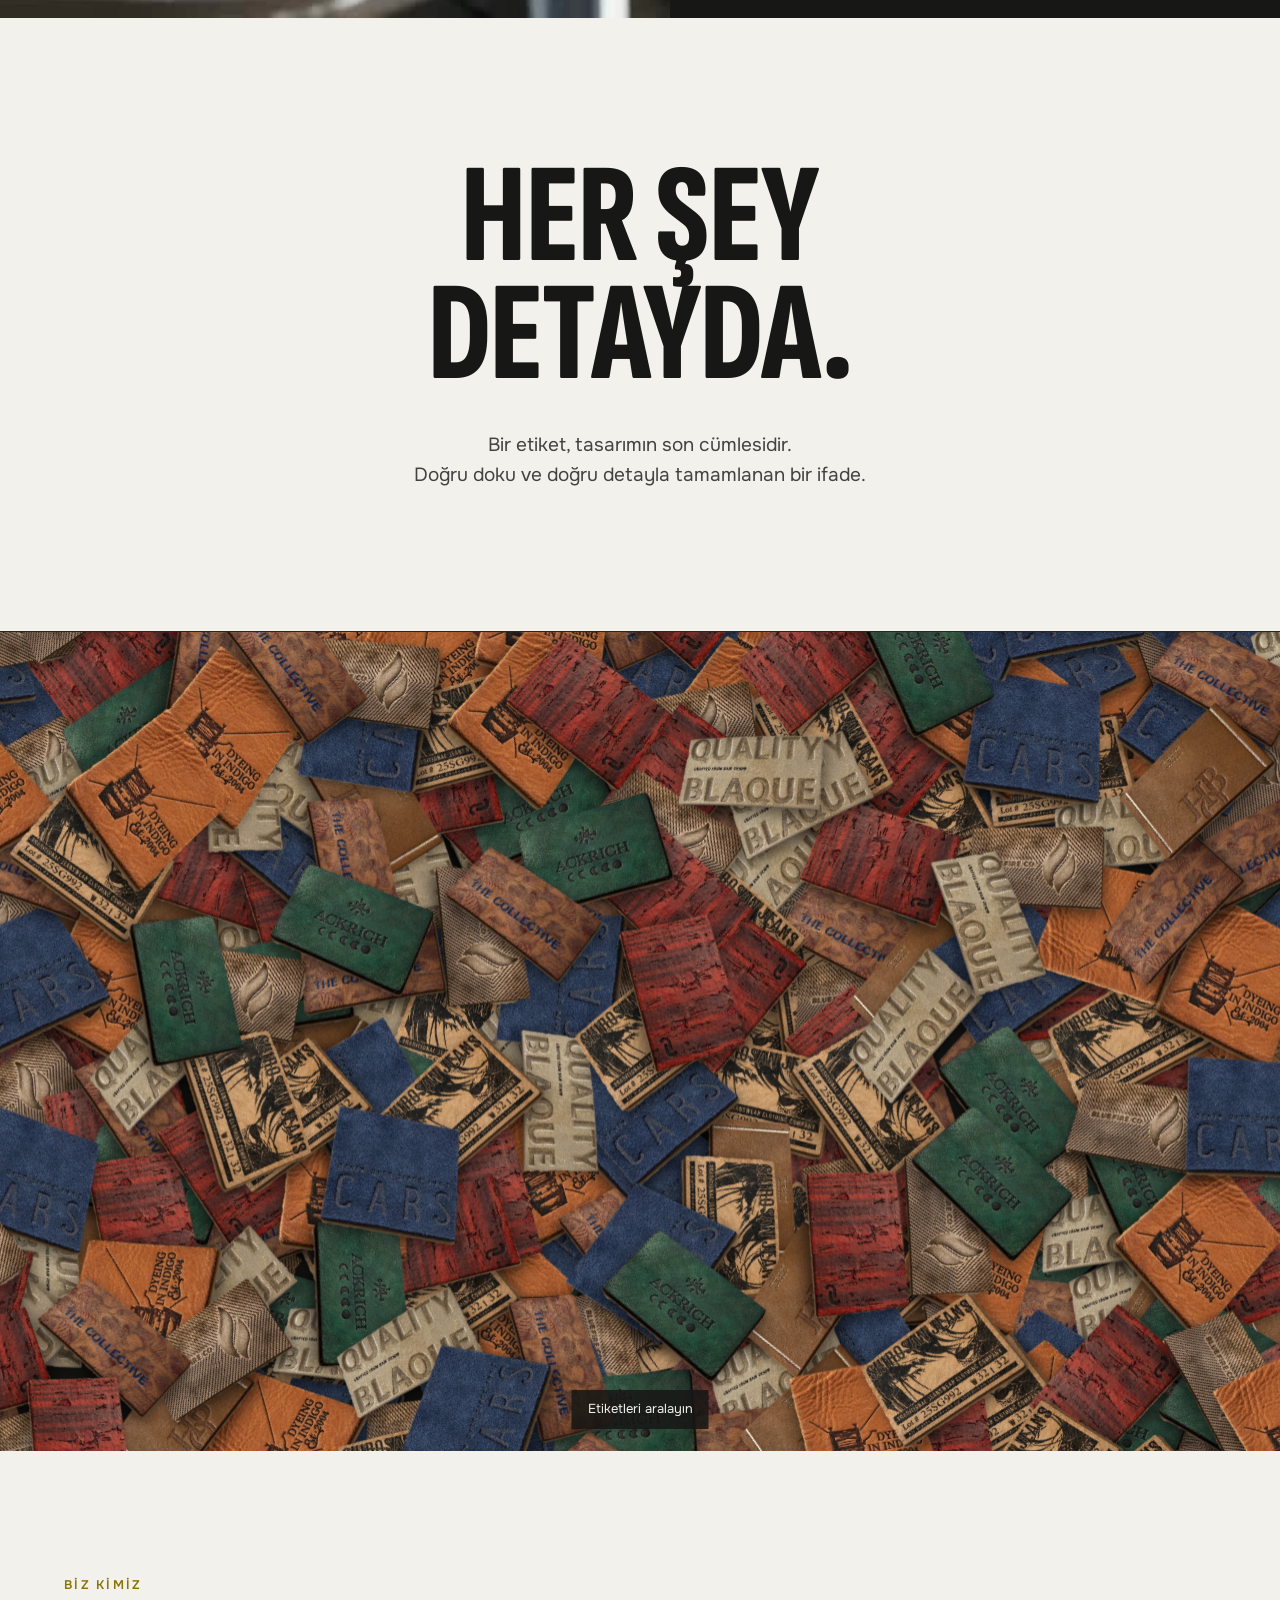
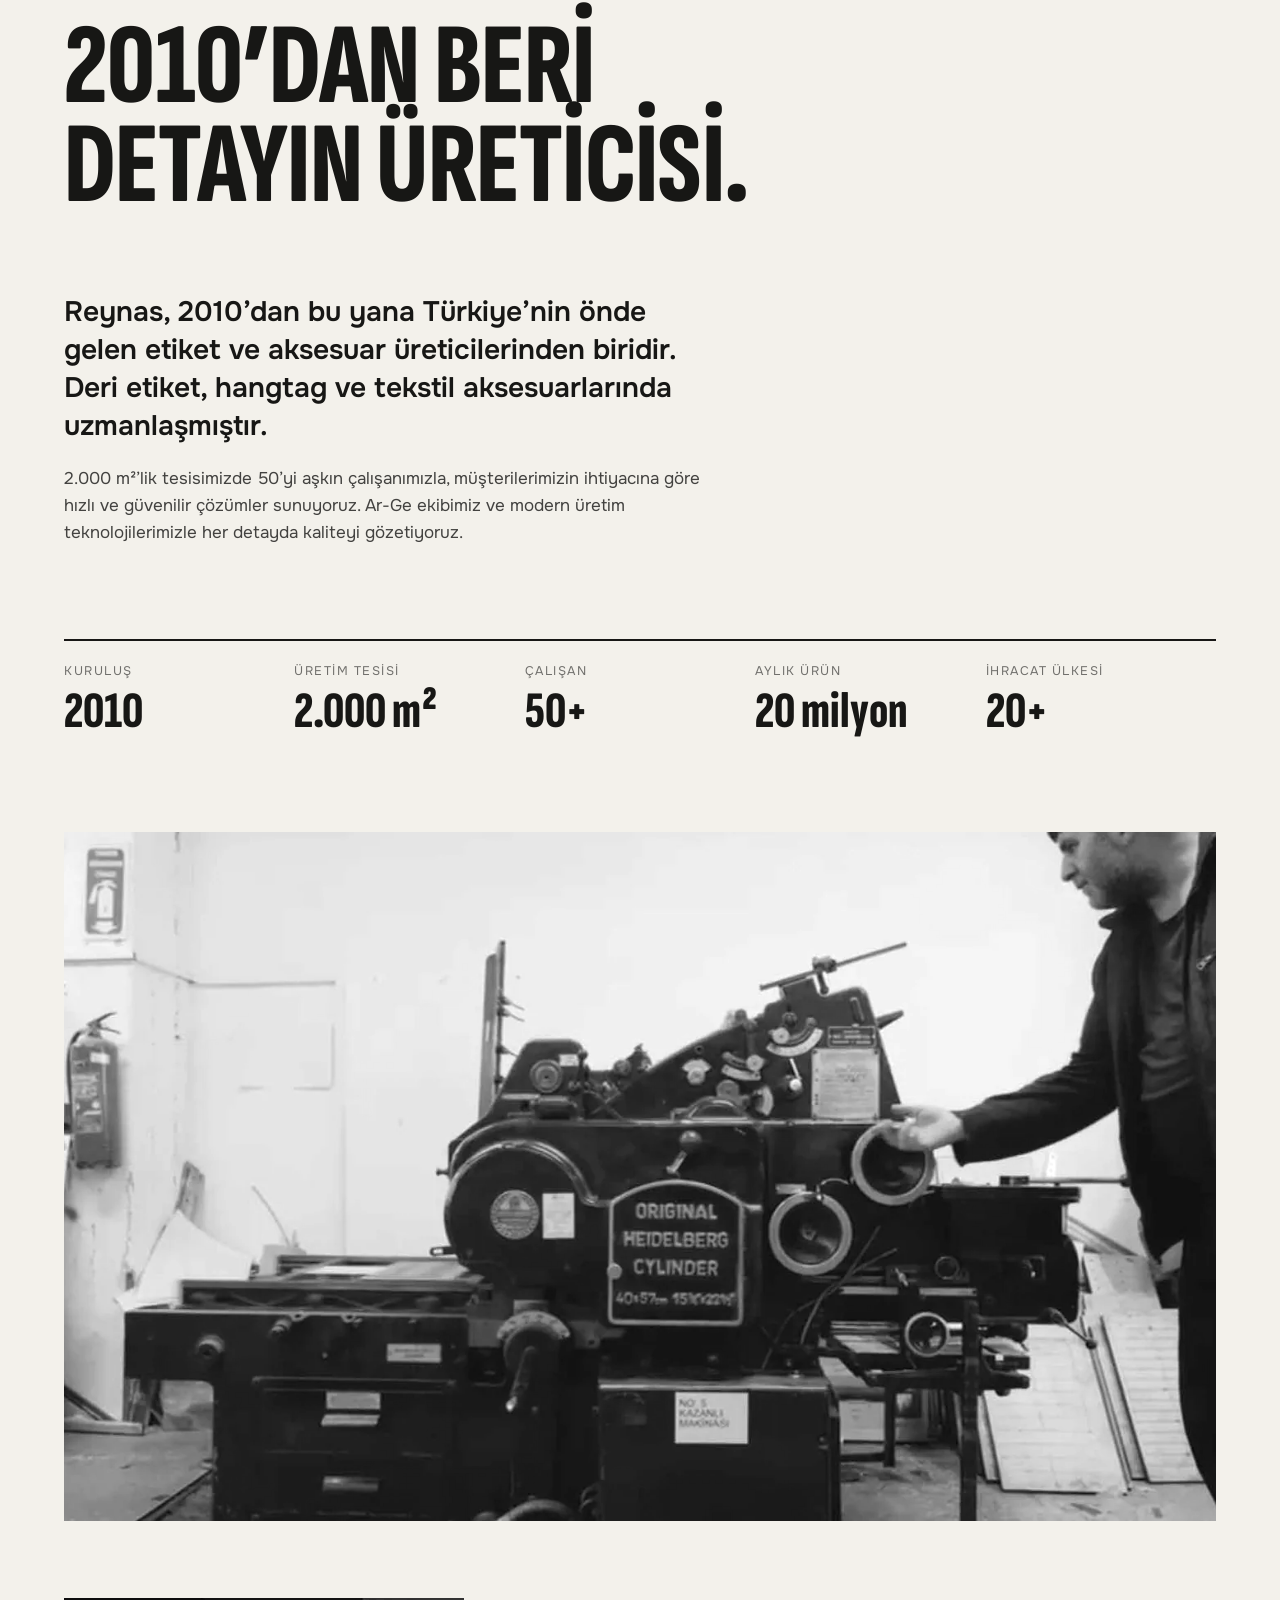
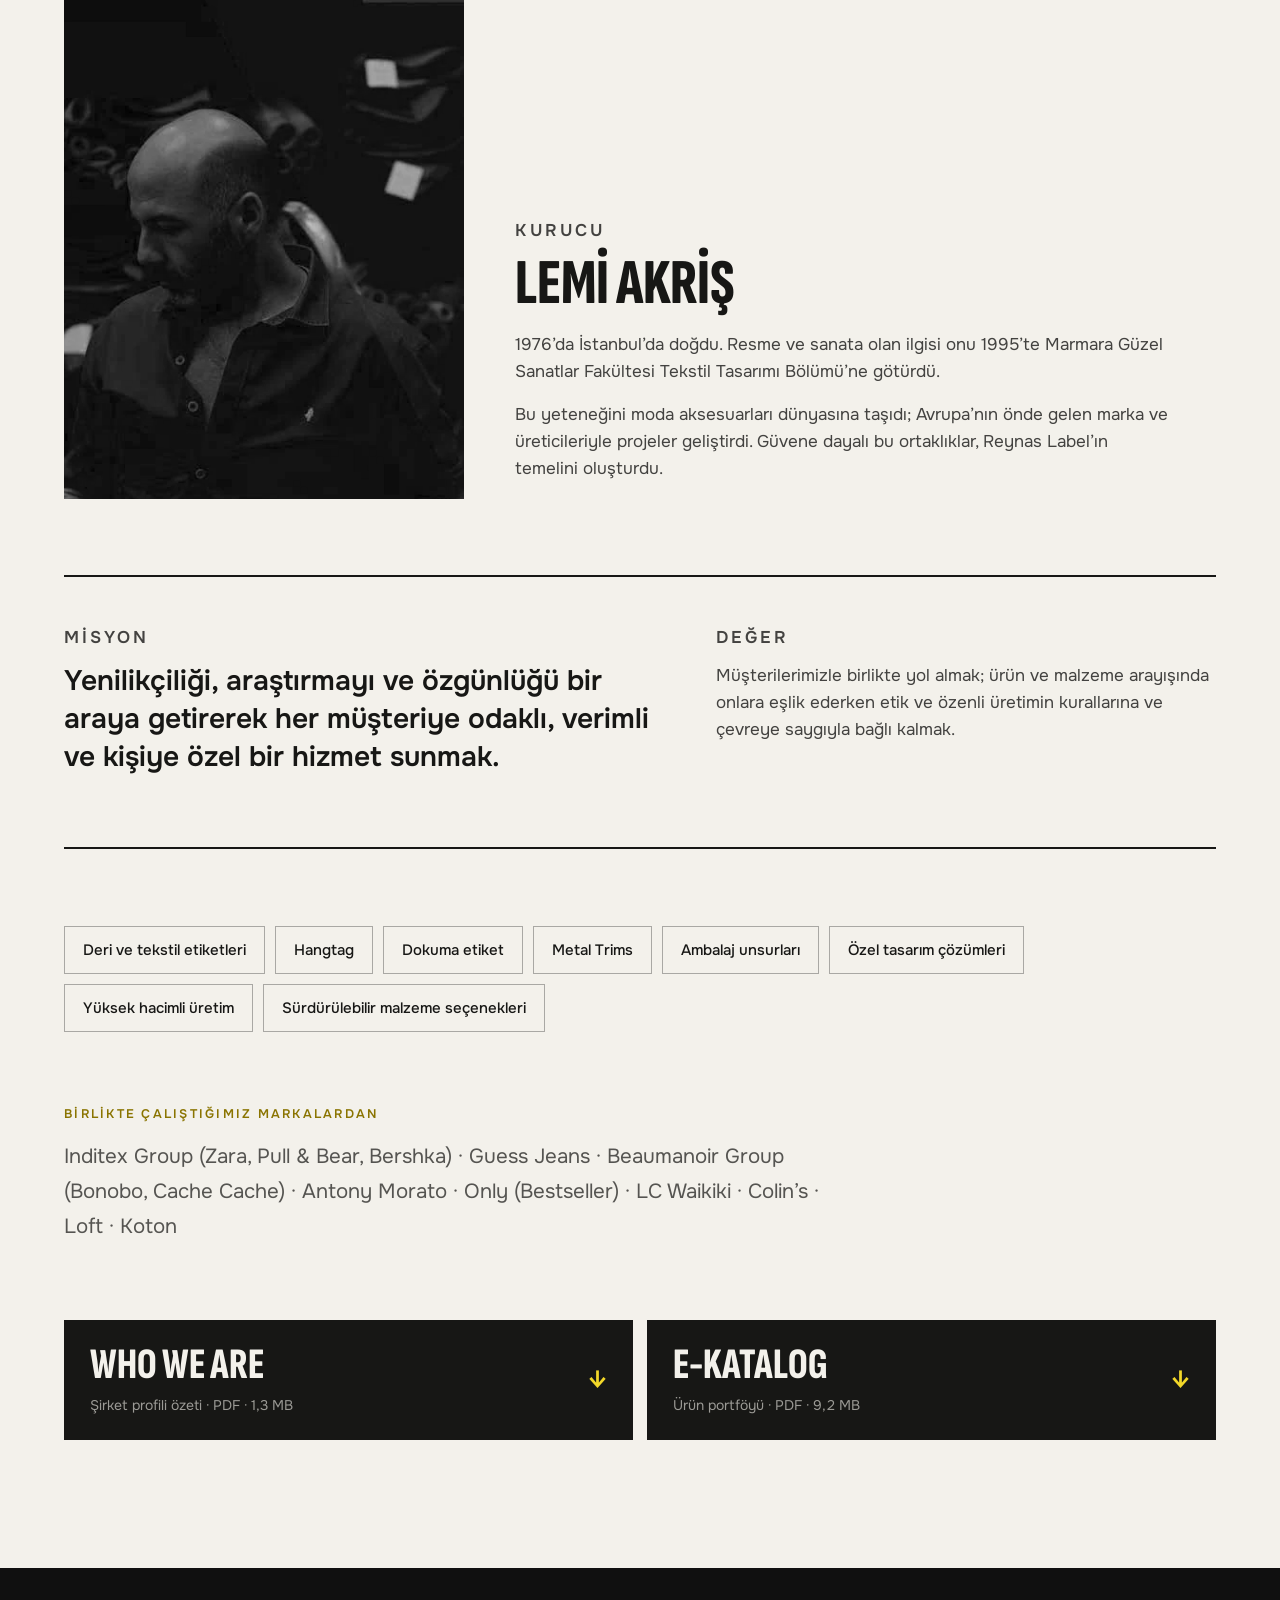
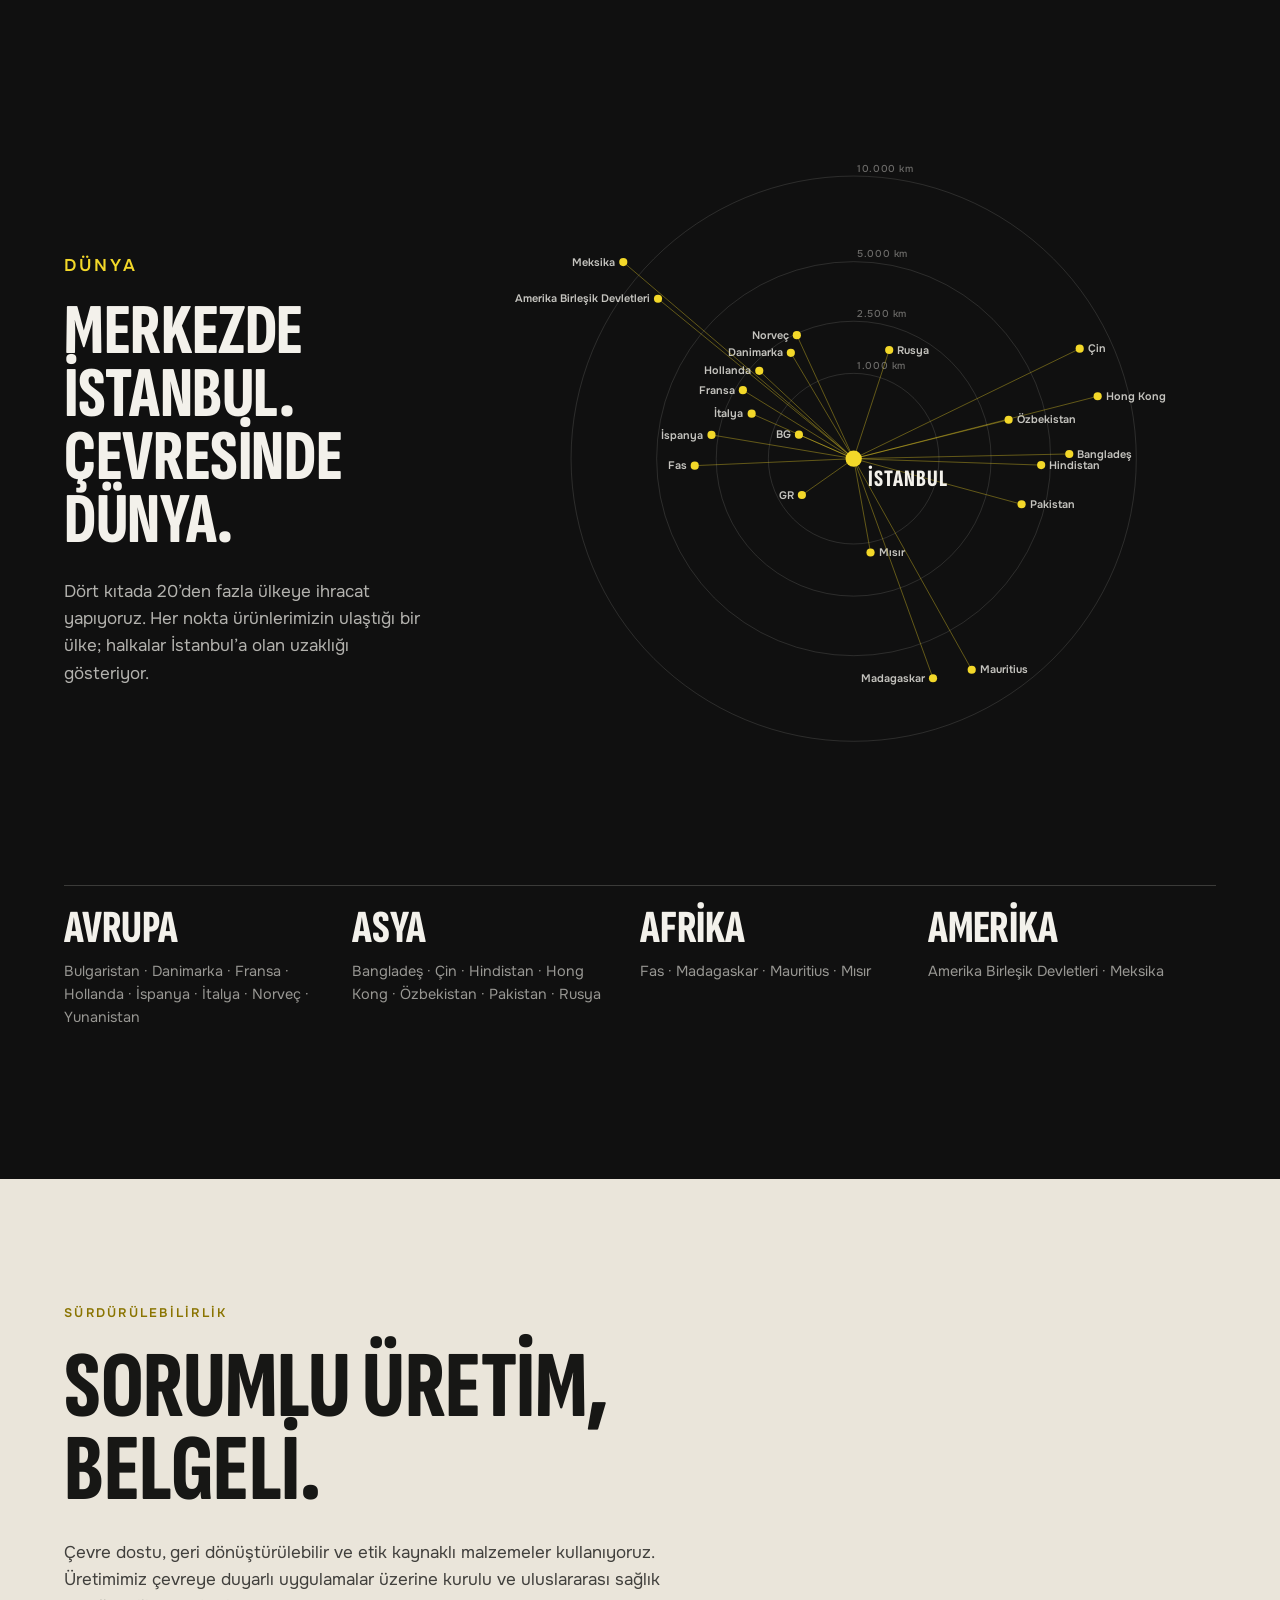
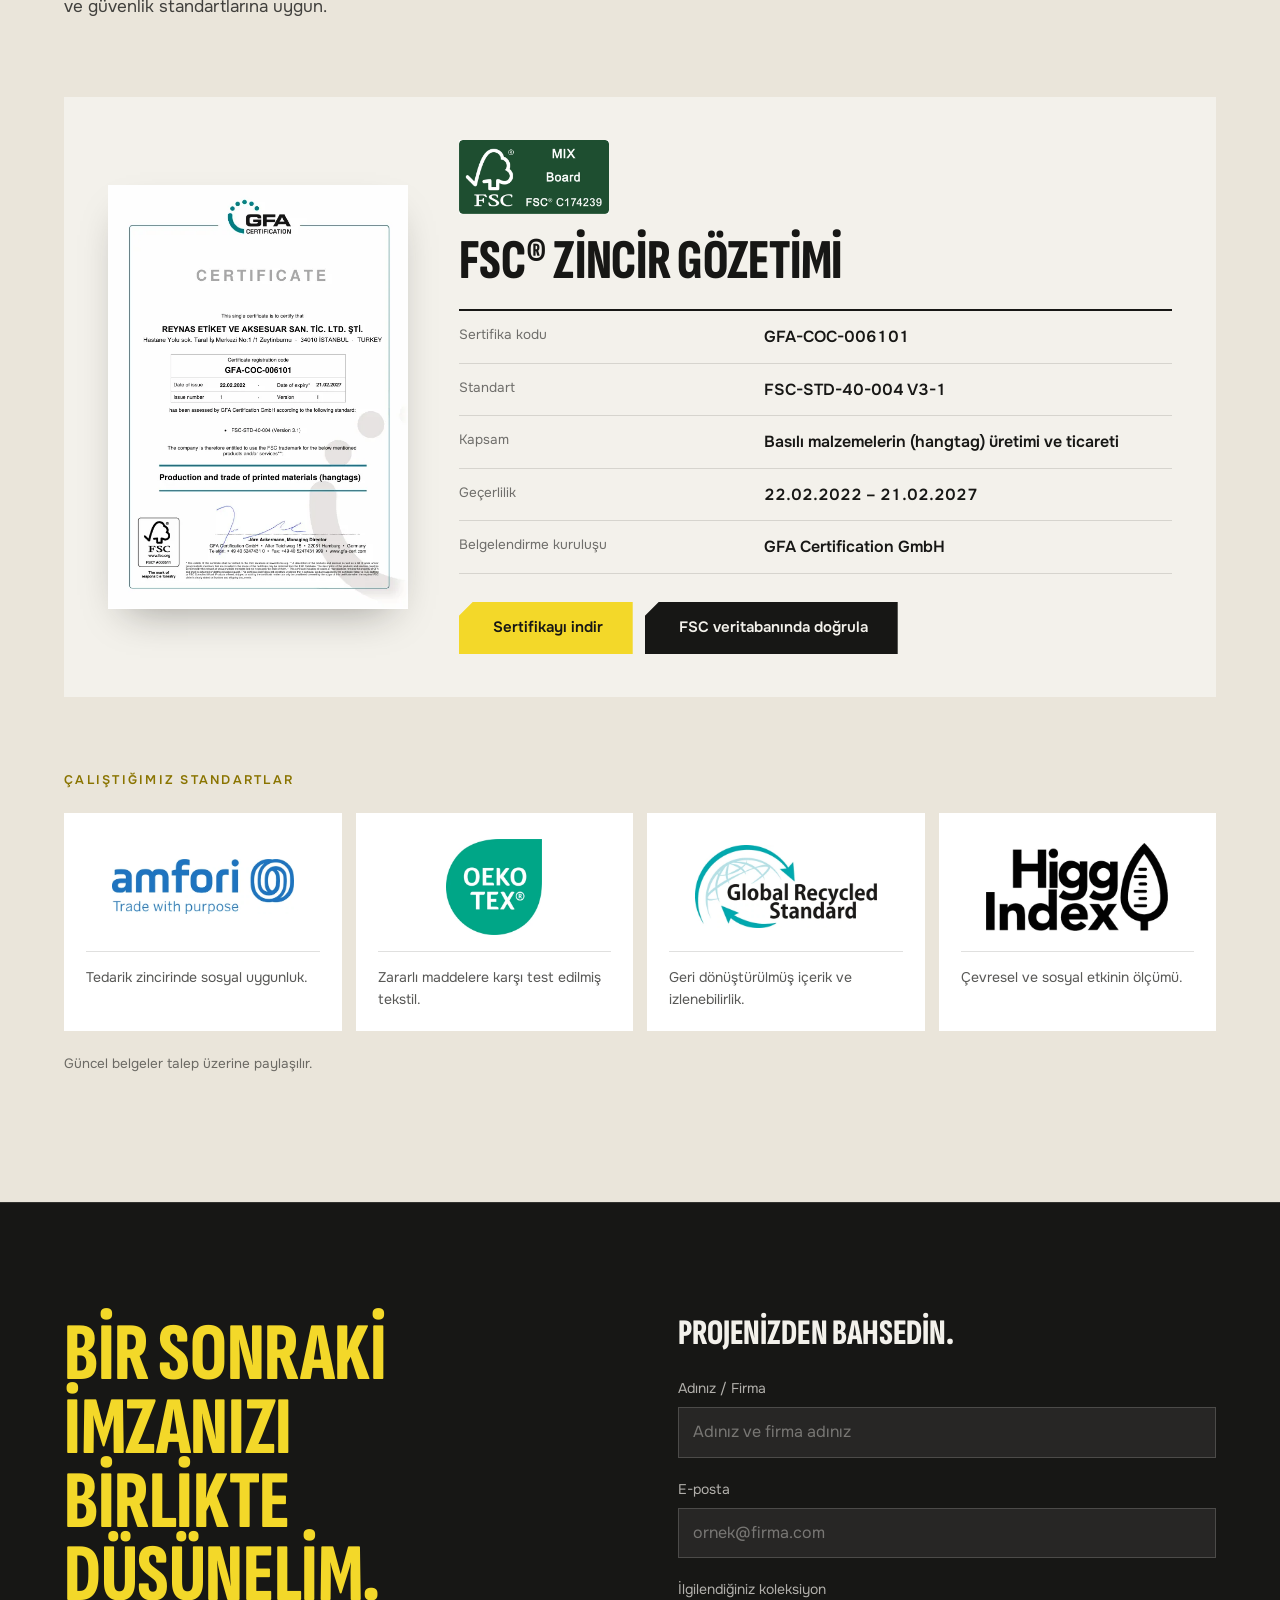
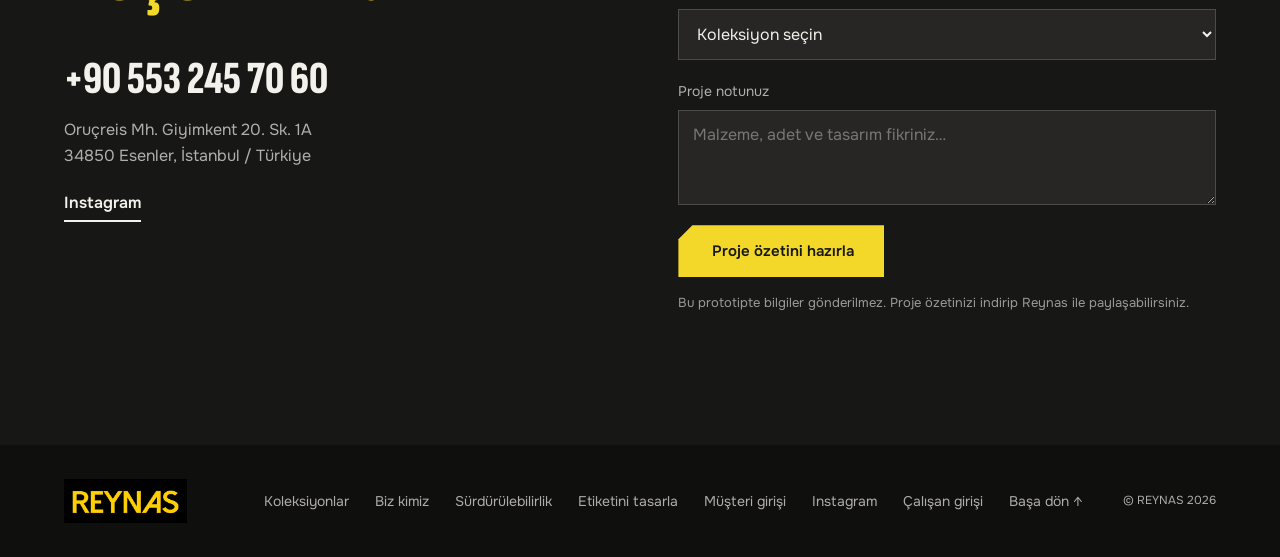
==== commit f0590e90: "Label v17; ana sayfa yalnızca Label'a yönlenir Co-Authored-By: Claude Fable 5.2 <noreply@anthropic.c" ====
--- a/label/index.html
+++ b/label/index.html
@@ -1,6 +1,6 @@
 <!doctype html><html lang="tr"><head><meta charset="utf-8"><meta name="viewport" content="width=device-width,initial-scale=1"><meta name="description" content="REYNAS etiket ve aksesuar koleksiyonları. Hangtag, woven, silicone, metallic, leather ve jacron."><title>Reynas Label — Kimlik detayda saklı.</title><link rel="icon" href="favicon.svg"><link rel="preconnect" href="https://fonts.googleapis.com"><link href="https://fonts.googleapis.com/css2?family=Onest:wght@400;500;600&family=Sofia+Sans+Extra+Condensed:wght@600;800&display=swap" rel="stylesheet"><link rel="stylesheet" href="site.css"><link rel="stylesheet" href="language.css"></head><body class="home">
-<div class="util"><nav class="sites" aria-label="Reynas siteleri"><a lang="en" href="./" aria-current="page">Reynas Label</a><a lang="en" data-site="accessories" href="../accessories/">Reynas Accessories</a><a lang="en" data-site="retail" href="../retail/">Reynas Retail</a></nav><ul><li><span>İstanbul</span><time data-zone="Europe/Istanbul">--:--</time></li><li><span>Hong Kong</span><time data-zone="Asia/Hong_Kong">--:--</time></li><li><span>New York</span><time data-zone="America/New_York">--:--</time></li></ul></div>
-<header class="top"><a class="brand" href="./" aria-label="Reynas Label"><img src="assets/p10-1.webp" alt="REYNAS"><span lang="en">Label</span></a><nav id="nav"><a href="#koleksiyonlar">Koleksiyonlar</a><a href="#surec">Süreç</a><a href="#hakkimizda">Reynas hakkında</a><a href="#iletisim">İletişim</a><a class="nav-cta" href="tasarla.html">Etiketini tasarla</a></nav><button class="menu" aria-label="Menüyü aç" aria-expanded="false"><i></i><i></i></button><div class="seam" aria-hidden="true"><i></i></div></header>
+<div class="util"><a href="tel:+905532457060">+90 553 245 70 60</a><ul><li><span>İstanbul</span><time data-zone="Europe/Istanbul">--:--</time></li></ul></div>
+<header class="top"><a class="brand" href="./" aria-label="Reynas Label"><img src="assets/p10-1.webp" alt="REYNAS"><span lang="en">Label</span></a><nav id="nav"><a href="#koleksiyonlar">Koleksiyonlar</a><a href="#hakkimizda">Biz kimiz</a><a href="#dunya">Dünya</a><a href="#surdurulebilirlik">Sürdürülebilirlik</a><a href="#surec">Süreç</a><a href="#iletisim">İletişim</a><a href="hesap.html">Müşteri girişi</a><a class="nav-cta" href="tasarla.html">Etiketini tasarla</a></nav><button class="menu" aria-label="Menüyü aç" aria-expanded="false"><i></i><i></i></button><div class="seam" aria-hidden="true"><i></i></div></header>
 <main>
 <section class="hero">
  <div class="hero-stage"><canvas class="beltline" role="img" aria-label="Bir makinenin bandından çıkan gerçek Reynas ürünleri: hangtag, dokuma, deri, jakron, silikon ve metal"></canvas>
@@ -11,17 +11,45 @@
 <section class="collections" id="koleksiyonlar"><div class="sec-head"><h2>Detayların dünyası.</h2><p>Altı malzeme ailesi.<br>Sınırsız yaratıcı olasılık.</p></div><div class="panels" id="cards"></div></section>
 <section class="process" id="surec">
  <div class="motion-strip process-film" aria-label="Her detayın arkasında"><video class="motion-video" muted loop playsinline preload="none" poster="media/process-poster.jpg" data-desktop="media/process.mp4" data-mobile="media/process-mobile.mp4" aria-hidden="true"></video><button class="motion-toggle" type="button" aria-label="Animasyonu oynat" aria-pressed="false">▶</button></div>
- <div class="process-copy"><h2>Fikirden<br>etikete.</h2><ol><li><h3>Brif</h3><p>Markanızı, ürününüzü ve etiketin nerede duracağını dinleriz.</p></li><li><h3>Tasarım</h3><p>Malzeme, doku ve uygulama birlikte seçilir.</p></li><li><h3>Numune</h3><p>Karar vermeden önce etiketi elinizde görürsünüz.</p></li><li><h3>Üretim</h3><p>Onayladığınız detay seriye taşınır.</p></li></ol></div>
+ <div class="process-copy"><h2>Siparişten<br>sevkiyata.</h2><ol><li><h3>Talep</h3><p>Siparişiniz ya da koleksiyon talebiniz ekibe ulaşır; malzeme ve miktar planlanır.</p></li><li><h3>Numune</h3><p>Yeni işlerde önce numune hazırlanır ve size gönderilir.</p></li><li><h3>Onay</h3><p>Numuneyi onayladığınızda sipariş kesinleşir; gerekirse yeniden çalışılır.</p></li><li><h3>Üretim</h3><p>Hammadde testten geçer; kesim ve baskı adımları sırayla ilerler.</p></li><li><h3>Kontrol</h3><p>Ürünler kontrol edilir ve paketlenir.</p></li><li><h3>Sevkiyat</h3><p>Siparişiniz belgeleriyle birlikte yola çıkar.</p></li></ol></div>
 </section>
 
 
 
-<section class="touch"><h2>Dokunulan.<br>Hatırlanan.<br>Size ait.</h2><p>Bir etiket, tasarımın son cümlesidir.<br>Doğru doku ve doğru detayla tamamlanan bir ifade.</p></section>
+<section class="touch"><h2>Her şey<br>detayda.</h2><p>Bir etiket, tasarımın son cümlesidir.<br>Doğru doku ve doğru detayla tamamlanan bir ifade.</p></section>
 <section class="pile" aria-label="Leather"><div class="pile-floor"><div class="slot"><h2>Burada bir etiket<br>eksik: sizinki.</h2><a class="btn solid" href="tasarla.html">Etiketini tasarla</a></div></div><canvas aria-hidden="true"></canvas><p class="pile-hint">Etiketleri aralayın</p></section>
-<section class="about" id="hakkimizda"><h2>Detaylara adanmış<br>bir bakış.</h2><div><p>Reynas, etiket ve aksesuarları markanın görsel dilinin bir parçası olarak ele alır. Kâğıttan dokumaya, silikondan metale, deriden jakrona uzanan koleksiyon; farklı yüzeyleri ve uygulamaları bir araya getirir.</p><p>İstanbul’dan, malzemeyi ve tasarımı aynı çerçevede buluşturan bir seçki.</p></div></section>
-<section class="world" id="dunya"><div class="world-head"><h2>İstanbul’dan<br>dünyaya.</h2><p>Tasarım ve üretim İstanbul’da. Markanız hangi saat diliminde olursa olsun aynı ekiple çalışırsınız.</p></div><ul><li><time data-zone="Europe/Istanbul">--:--</time><h3>İstanbul</h3><p class="role">Merkez ve üretim</p></li><li><time data-zone="Asia/Hong_Kong">--:--</time><h3>Hong Kong</h3><p class="role">Asya pazarı</p></li><li><time data-zone="America/New_York">--:--</time><h3>New York</h3><p class="role">Amerika pazarı</p></li></ul></section>
-<section class="contact" id="iletisim"><div class="contact-copy"><h2>Bir sonraki<br>imzanızı<br>birlikte düşünelim.</h2><a class="phone" href="tel:+905532457060">+90 553 245 70 60</a><address>Oruçreis Mh. Giyimkent 20. Sk. 1A<br>34850 Esenler, İstanbul / Türkiye</address></div><form id="brief"><h3>Projenizden bahsedin.</h3><label>Adınız / Firma<input name="name" required autocomplete="organization" placeholder="Adınız ve firma adınız"></label><label>E-posta<input name="email" type="email" required autocomplete="email" placeholder="ornek@firma.com"></label><label>İlgilendiğiniz koleksiyon<select name="collection"><option value="">Koleksiyon seçin</option></select></label><label>Proje notunuz<textarea name="message" required rows="3" placeholder="Malzeme, adet ve tasarım fikriniz…"></textarea></label><button class="btn solid" type="submit">Proje özetini hazırla</button><p class="form-note">Bu prototipte bilgiler gönderilmez. Proje özetinizi indirip Reynas ile paylaşabilirsiniz.</p><p id="status" role="status"></p></form></section>
+<section class="who" id="hakkimizda">
+ <div class="who-head"><p class="kicker">Biz kimiz</p><h2>2010’dan beri<br>detayın üreticisi.</h2></div>
+ <div class="who-lead"><p class="big">Reynas, 2010’dan bu yana Türkiye’nin önde gelen etiket ve aksesuar üreticilerinden biridir. Deri etiket, hangtag ve tekstil aksesuarlarında uzmanlaşmıştır.</p><p>2.000 m²’lik tesisimizde 50’yi aşkın çalışanımızla, müşterilerimizin ihtiyacına göre hızlı ve güvenilir çözümler sunuyoruz. Ar-Ge ekibimiz ve modern üretim teknolojilerimizle her detayda kaliteyi gözetiyoruz.</p></div>
+ <dl class="who-stats"><div><dt>Kuruluş</dt><dd>2010</dd></div><div><dt>Üretim tesisi</dt><dd>2.000 m²</dd></div><div><dt>Çalışan</dt><dd>50+</dd></div><div><dt>Aylık ürün</dt><dd>20 milyon</dd></div><div><dt>İhracat ülkesi</dt><dd>20+</dd></div></dl>
+ <figure class="who-wide"><img src="assets/who/press.webp" alt="Üretimde kullanılan Heidelberg baskı makinesi" loading="lazy" width="1400" height="838"></figure>
+ <div class="who-founder"><figure><img src="assets/who/founder.webp" alt="Kurucu Lemi Akriş atölyede" loading="lazy" width="420" height="640"></figure><div><p class="kicker">Kurucu</p><h3>Lemi Akriş</h3><p>1976’da İstanbul’da doğdu. Resme ve sanata olan ilgisi onu 1995’te Marmara Güzel Sanatlar Fakültesi Tekstil Tasarımı Bölümü’ne götürdü.</p><p>Bu yeteneğini moda aksesuarları dünyasına taşıdı; Avrupa’nın önde gelen marka ve üreticileriyle projeler geliştirdi. Güvene dayalı bu ortaklıklar, Reynas Label’ın temelini oluşturdu.</p></div></div>
+ <div class="who-mv"><div><p class="kicker">Misyon</p><p class="big">Yenilikçiliği, araştırmayı ve özgünlüğü bir araya getirerek her müşteriye odaklı, verimli ve kişiye özel bir hizmet sunmak.</p></div><div><p class="kicker">Değer</p><p>Müşterilerimizle birlikte yol almak; ürün ve malzeme arayışında onlara eşlik ederken etik ve özenli üretimin kurallarına ve çevreye saygıyla bağlı kalmak.</p></div></div>
+ <ul class="who-offer"><li>Deri ve tekstil etiketleri</li><li>Hangtag</li><li>Dokuma etiket</li><li lang="en">Metal Trims</li><li>Ambalaj unsurları</li><li>Özel tasarım çözümleri</li><li>Yüksek hacimli üretim</li><li>Sürdürülebilir malzeme seçenekleri</li></ul>
+ <div class="who-refs"><p class="kicker">Birlikte çalıştığımız markalardan</p><p lang="en">Inditex Group (Zara, Pull &amp; Bear, Bershka) · Guess Jeans · Beaumanoir Group (Bonobo, Cache Cache) · Antony Morato · Only (Bestseller) · LC Waikiki · Colin’s · Loft · Koton</p></div>
+ <div class="who-docs"><a class="doc" href="docs/reynas-who-we-are.pdf" download><b>Who we are</b><span>Şirket profili özeti · PDF · 1,3 MB</span></a><a class="doc" href="docs/reynas-e-catalogue.pdf" download><b>E-katalog</b><span>Ürün portföyü · PDF · 9,2 MB</span></a></div>
+</section>
+<section class="globe" id="dunya">
+ <div class="globe-head"><p class="kicker">Dünya</p><h2>Merkezde İstanbul.<br>Çevresinde dünya.</h2><p>Dört kıtada 20’den fazla ülkeye ihracat yapıyoruz. Her nokta ürünlerimizin ulaştığı bir ülke; halkalar İstanbul’a olan uzaklığı gösteriyor.</p>
+  <p class="you" hidden><span>Siz buradasınız</span> <b data-you-city></b><span>İstanbul’a uzaklık</span> <b data-you-km></b><span>Sizde saat</span> <b><time data-you-time>--:--</time></b></p></div>
+ <div class="radar" role="img" aria-label="İstanbul merkezli uzaklık haritası: ihracat yapılan ülkeler"></div>
+ <ul class="regions"><li data-r="eu"><h3>Avrupa</h3><p data-c="BG DK FR GR IT NL NO ES"></p></li><li data-r="as"><h3>Asya</h3><p data-c="BD CN HK IN PK RU UZ"></p></li><li data-r="af"><h3>Afrika</h3><p data-c="EG MG MU MA"></p></li><li data-r="am"><h3>Amerika</h3><p data-c="MX US"></p></li></ul>
+</section>
+<section class="green" id="surdurulebilirlik">
+ <div class="green-head"><p class="kicker">Sürdürülebilirlik</p><h2>Sorumlu üretim,<br>belgeli.</h2><p>Çevre dostu, geri dönüştürülebilir ve etik kaynaklı malzemeler kullanıyoruz. Üretimimiz çevreye duyarlı uygulamalar üzerine kurulu ve uluslararası sağlık ve güvenlik standartlarına uygun.</p></div>
+ <article class="cert-main"><a class="cert-sheet" href="docs/reynas-fsc-certificate.pdf" target="_blank" rel="noopener"><img src="assets/cert/fsc-certificate.webp" alt="Reynas FSC Zincir Gözetimi sertifikası" loading="lazy" width="579" height="819"></a>
+  <div><img class="cert-logo" src="assets/cert/fsc.webp" alt="FSC" loading="lazy" width="520" height="256"><h3>FSC® Zincir Gözetimi</h3>
+  <dl><div><dt>Sertifika kodu</dt><dd>GFA-COC-006101</dd></div><div><dt>Standart</dt><dd>FSC-STD-40-004 V3-1</dd></div><div><dt>Kapsam</dt><dd>Basılı malzemelerin (hangtag) üretimi ve ticareti</dd></div><div><dt>Geçerlilik</dt><dd>22.02.2022 – 21.02.2027</dd></div><div><dt>Belgelendirme kuruluşu</dt><dd lang="en">GFA Certification GmbH</dd></div></dl>
+  <p class="cert-actions"><a class="btn solid" href="docs/reynas-fsc-certificate.pdf" download>Sertifikayı indir</a><a class="btn line dark" href="https://info.fsc.org" target="_blank" rel="noopener">FSC veritabanında doğrula</a></p></div></article>
+ <div class="standards"><p class="kicker">Çalıştığımız standartlar</p><ul>
+  <li><img src="assets/cert/amfori.webp" alt="amfori BSCI" loading="lazy" width="520" height="157"><p>Tedarik zincirinde sosyal uygunluk.</p></li>
+  <li><img src="assets/cert/oekotex.webp" alt="OEKO-TEX" loading="lazy" width="300" height="300"><p>Zararlı maddelere karşı test edilmiş tekstil.</p></li>
+  <li><img src="assets/cert/grs.webp" alt="Global Recycled Standard" loading="lazy" width="520" height="238"><p>Geri dönüştürülmüş içerik ve izlenebilirlik.</p></li>
+  <li><img src="assets/cert/higg.webp" alt="Higg Index" loading="lazy" width="520" height="252"><p>Çevresel ve sosyal etkinin ölçümü.</p></li>
+ </ul><p class="fine">Güncel belgeler talep üzerine paylaşılır.</p></div>
+</section>
+<section class="contact" id="iletisim"><div class="contact-copy"><h2>Bir sonraki<br>imzanızı<br>birlikte düşünelim.</h2><a class="phone" href="tel:+905532457060">+90 553 245 70 60</a><address>Oruçreis Mh. Giyimkent 20. Sk. 1A<br>34850 Esenler, İstanbul / Türkiye</address><p class="social"><a href="https://www.instagram.com/reynaslabel/" target="_blank" rel="noopener">Instagram</a><a data-social="linkedin" href="#" target="_blank" rel="noopener" hidden>LinkedIn</a></p></div><form id="brief"><h3>Projenizden bahsedin.</h3><label>Adınız / Firma<input name="name" required autocomplete="organization" placeholder="Adınız ve firma adınız"></label><label>E-posta<input name="email" type="email" required autocomplete="email" placeholder="ornek@firma.com"></label><label>İlgilendiğiniz koleksiyon<select name="collection"><option value="">Koleksiyon seçin</option></select></label><label>Proje notunuz<textarea name="message" required rows="3" placeholder="Malzeme, adet ve tasarım fikriniz…"></textarea></label><button class="btn solid" type="submit">Proje özetini hazırla</button><p class="form-note">Bu prototipte bilgiler gönderilmez. Proje özetinizi indirip Reynas ile paylaşabilirsiniz.</p><p id="status" role="status"></p></form></section>
 </main>
-<footer class="foot"><img src="assets/p10-1.webp" alt="REYNAS"><nav><a href="#koleksiyonlar">Koleksiyonlar</a><a href="tasarla.html">Etiketini tasarla</a><a href="#iletisim">İletişim</a><a lang="en" data-site="accessories" href="../accessories/">Reynas Accessories</a><a lang="en" data-site="retail" href="../retail/">Reynas Retail</a><a href="portal/">Çalışan girişi</a><a href="#">Başa dön ↑</a></nav><small>© REYNAS 2026</small></footer>
+<footer class="foot"><img src="assets/p10-1.webp" alt="REYNAS"><nav><a href="#koleksiyonlar">Koleksiyonlar</a><a href="#hakkimizda">Biz kimiz</a><a href="#surdurulebilirlik">Sürdürülebilirlik</a><a href="tasarla.html">Etiketini tasarla</a><a href="hesap.html">Müşteri girişi</a><a href="https://www.instagram.com/reynaslabel/" target="_blank" rel="noopener">Instagram</a><a data-social="linkedin" href="#" target="_blank" rel="noopener" hidden>LinkedIn</a><a href="portal/">Çalışan girişi</a><a href="#">Başa dön ↑</a></nav><small>© REYNAS 2026</small></footer>
 <dialog id="gallery"><button class="close" aria-label="Koleksiyonu kapat">×</button><div class="dialog-top"><h2 id="gallery-title"></h2><p id="gallery-description"></p></div><div class="gallery-grid"></div><a class="btn solid" id="inquiry" href="#iletisim">Bu koleksiyon hakkında konuşalım ↗</a></dialog><dialog id="zoom"><button class="close" aria-label="Görseli kapat">×</button><img alt="Ürün detay görünümü"></dialog>
-<script src="portal/config.js"></script><script src="portal/bridge.js"></script><script src="data.js"></script><script src="app.js"></script><script src="motion.js"></script><script src="line.js"></script><script src="pile.js"></script><script src="sites.js"></script><script src="language.js"></script></body></html>
+<script src="portal/config.js"></script><script src="portal/bridge.js"></script><script src="data.js"></script><script src="app.js"></script><script src="motion.js"></script><script src="line.js"></script><script src="pile.js"></script><script src="world.js"></script><script src="language.js"></script></body></html>
--- a/label/site.css
+++ b/label/site.css
@@ -244,3 +244,113 @@
 @media(max-width:900px){.process{grid-template-columns:minmax(0,1fr)}.process>*,.process-copy *{min-width:0;overflow-wrap:anywhere}}
 @media(max-width:480px){.facts{grid-template-columns:minmax(0,1fr) minmax(0,1fr)}.facts li{min-width:0;flex-wrap:wrap;gap:4px 10px}.about{grid-template-columns:minmax(0,1fr)}.about>*{min-width:0}.about h2{overflow-wrap:anywhere}html:lang(ru) .about h2{font-size:clamp(30px,9.4vw,46px)}}
 @media(max-width:480px){.contact{grid-template-columns:minmax(0,1fr)}.contact>*{min-width:0}.contact h2{overflow-wrap:anywhere}html:lang(ru) .contact h2{font-size:clamp(30px,9.4vw,46px)}}
+
+/* ===== v17: biz kimiz, dünya, sürdürülebilirlik, müşteri girişi ===== */
+.kicker{margin:0 0 18px;font:600 12.5px/1 var(--body);letter-spacing:.18em;text-transform:uppercase;color:#8a7400}
+.who{background:var(--paper);color:var(--ink);padding:clamp(80px,10vw,160px) var(--pad);display:grid;gap:clamp(40px,6vw,90px)}
+.who>*{min-width:0}
+.who-head h2{font-size:clamp(56px,9vw,150px);line-height:.86}
+.who-lead .big,.who-mv .big{font:600 clamp(21px,2.2vw,30px)/1.35 var(--body);color:var(--ink);margin:0 0 20px}
+.who-lead p,.who-mv p,.who-founder p{margin:0 0 16px;font-size:17px;color:#171715cc;max-width:60ch}
+.who-stats{margin:0;display:grid;grid-template-columns:repeat(2,minmax(0,1fr));border-top:2px solid var(--ink)}
+.who-stats div{padding:20px 14px 20px 0;border-bottom:1px solid var(--line)}
+.who-stats dt{font-size:12.5px;letter-spacing:.12em;text-transform:uppercase;color:#17171599}
+.who-stats dd{margin:8px 0 0;font:800 clamp(44px,5.4vw,84px)/.9 var(--display)}
+.who-wide{margin:0}.who-wide img{width:100%;height:auto;max-height:78vh;object-fit:cover;filter:grayscale(1) contrast(1.04)}
+.who-founder{display:grid;gap:clamp(22px,4vw,60px);align-items:end}
+.who-founder figure{margin:0}.who-founder img{width:100%;max-width:420px;height:auto;aspect-ratio:4/5;object-fit:cover;object-position:50% 20%;filter:grayscale(1)}
+.who-founder h3{font-size:clamp(44px,5vw,76px);margin-bottom:18px}
+.who-mv{display:grid;gap:clamp(26px,4vw,70px);padding:clamp(30px,4vw,56px) 0;border-top:2px solid var(--ink);border-bottom:2px solid var(--ink)}
+.who-offer{list-style:none;margin:0;padding:0;display:flex;flex-wrap:wrap;gap:10px}
+.who-offer li{padding:11px 18px;border:1px solid #17171555;font-weight:500;font-size:15px}
+.who-refs p:last-child{margin:0;max-width:70ch;font-size:clamp(17px,1.6vw,21px);line-height:1.7;color:#171715b8}
+.who-docs{display:grid;gap:14px}
+.doc{display:grid;gap:6px;padding:24px 26px;background:var(--ink);color:var(--paper);text-decoration:none;position:relative;transition:background .25s}
+.doc b{font:800 clamp(34px,3.4vw,50px)/1 var(--display);text-transform:uppercase}
+.doc span{font-size:14px;color:#f3f1eb99}
+.doc::after{content:"↓";position:absolute;right:26px;top:50%;transform:translateY(-50%);font:600 26px/1 var(--body);color:var(--yellow);transition:transform .25s}
+.doc:hover{background:#000}.doc:hover::after{transform:translateY(-30%)}
+@media(min-width:900px){
+ .who{grid-template-columns:repeat(12,minmax(0,1fr));column-gap:clamp(24px,3vw,48px)}
+ .who-head{grid-column:1/-1}.who-lead{grid-column:1/8}.who-stats{grid-column:1/-1;grid-template-columns:repeat(5,minmax(0,1fr))}.who-stats div{border-bottom:0}
+ .who-wide{grid-column:1/-1}.who-founder{grid-column:1/-1;grid-template-columns:minmax(0,4fr) minmax(0,7fr)}
+ .who-mv{grid-column:1/-1;grid-template-columns:1.2fr 1fr}.who-offer{grid-column:1/-1}.who-refs{grid-column:1/9}.who-docs{grid-column:1/-1;grid-template-columns:1fr 1fr}
+}
+
+.globe{background:#101010;color:var(--paper);padding:clamp(80px,10vw,160px) var(--pad);display:grid;gap:clamp(30px,5vw,70px)}
+.globe>*{min-width:0}
+.globe .kicker{color:var(--yellow)}
+.globe h2{font-size:clamp(50px,7.4vw,124px);line-height:.88}
+.globe-head>p{margin:26px 0 0;max-width:46ch;font-size:17px;color:#f3f1ebb8}
+.globe .you{display:grid;grid-template-columns:auto 1fr;gap:8px 18px;margin-top:34px;padding:20px 0 0;border-top:1px solid #f3f1eb30;max-width:440px;font-size:14px}
+.globe .you[hidden]{display:none}
+.globe .you span{color:#f3f1eb8c;letter-spacing:.06em}.globe .you b{font-weight:600;color:var(--yellow);font-variant-numeric:tabular-nums}
+.radar{position:relative;width:100%;max-width:820px;aspect-ratio:1/1;justify-self:center}
+.radar svg{display:block;width:100%;height:100%;overflow:visible}
+.radar .ring{fill:none;stroke:#f3f1eb24;stroke-width:1}
+.radar .ringl{fill:#f3f1eb66;font:500 11px var(--body);letter-spacing:.06em}
+.radar .ray{stroke:#f3d82966;stroke-width:1;stroke-dasharray:var(--len);stroke-dashoffset:var(--len);transition:stroke-dashoffset 1.1s cubic-bezier(.2,.7,.2,1),stroke .3s,stroke-width .3s}
+.radar .pt{fill:var(--yellow);opacity:0;transition:opacity .4s,r .3s}
+.radar .lb{fill:#f3f1ebcc;font:600 12px var(--body);opacity:0;transition:opacity .4s,fill .3s}
+.radar.on .ray{stroke-dashoffset:0}.radar.on .pt,.radar.on .lb{opacity:1}
+.radar .c[data-r]{transition:opacity .3s}
+.radar[data-hot] .c{opacity:.22}.radar[data-hot=eu] .c[data-r=eu],.radar[data-hot=as] .c[data-r=as],.radar[data-hot=af] .c[data-r=af],.radar[data-hot=am] .c[data-r=am]{opacity:1}
+.radar .hub{fill:var(--yellow)}.radar .hubl{fill:var(--paper);font:800 26px var(--display);letter-spacing:.04em}
+.radar .me .ray{stroke:#f3f1eb;stroke-dasharray:4 5;stroke-dashoffset:0}.radar .me .pt{fill:var(--paper)}.radar .me .lb{fill:var(--paper)}
+.regions{list-style:none;margin:0;padding:0;display:grid;grid-template-columns:repeat(2,minmax(0,1fr));border-top:1px solid #f3f1eb30}
+.regions li{padding:22px 18px 22px 0;border-bottom:1px solid #f3f1eb30;cursor:default}
+.regions h3{font-size:clamp(34px,3.6vw,56px);transition:color .25s}
+.regions p{margin:10px 0 0;font-size:14.5px;line-height:1.6;color:#f3f1eb99}
+.regions li:hover h3{color:var(--yellow)}
+@media(min-width:1000px){.globe{grid-template-columns:minmax(0,5fr) minmax(0,7fr);align-items:center}.regions{grid-column:1/-1;grid-template-columns:repeat(4,minmax(0,1fr))}.regions li{border-bottom:0}}
+@media(prefers-reduced-motion:reduce){.radar .ray,.radar .pt,.radar .lb{transition:none}}
+
+.green{background:var(--kraft);color:var(--ink);padding:clamp(80px,10vw,160px) var(--pad);display:grid;gap:clamp(40px,6vw,90px)}
+.green>*{min-width:0}
+.green h2{font-size:clamp(50px,7.4vw,124px);line-height:.88}
+.green-head>p:last-child{margin:26px 0 0;max-width:56ch;font-size:17px;color:#171715cc}
+.cert-main{display:grid;gap:clamp(24px,4vw,64px);background:var(--paper);padding:clamp(22px,3.4vw,54px)}
+.cert-sheet{display:block;justify-self:start;box-shadow:0 18px 40px -18px #17171566;transition:transform .35s cubic-bezier(.2,.7,.2,1)}
+.cert-sheet:hover{transform:translateY(-6px) rotate(-.6deg)}
+.cert-sheet img{display:block;width:100%;max-width:300px;height:auto}
+.cert-logo{width:150px;height:auto;margin-bottom:22px}
+.cert-main h3{font-size:clamp(40px,4.4vw,68px);margin-bottom:22px}
+.cert-main dl{margin:0;border-top:2px solid var(--ink)}
+.cert-main dl div{display:grid;grid-template-columns:minmax(0,1fr) minmax(0,1.4fr);gap:14px;padding:13px 0;border-bottom:1px solid var(--line)}
+.cert-main dt{font-size:13.5px;color:#17171599}.cert-main dd{margin:0;font-weight:600;font-variant-numeric:tabular-nums}
+.cert-actions{display:flex;flex-wrap:wrap;gap:12px;margin:28px 0 0}
+.standards ul{list-style:none;margin:0;padding:0;display:grid;grid-template-columns:repeat(2,minmax(0,1fr));gap:14px}
+.standards li{background:#fff;padding:26px 22px 20px;display:grid;grid-template-rows:96px auto;gap:16px}
+.standards img{align-self:center;justify-self:center;max-width:78%;max-height:96px;width:auto;height:auto}
+.standards li p{margin:0;font-size:14px;color:#171715b8;border-top:1px solid var(--line);padding-top:14px}
+.standards .fine{margin:22px 0 0;font-size:13.5px;color:#17171599}
+@media(min-width:900px){.green{grid-template-columns:repeat(12,minmax(0,1fr));column-gap:clamp(24px,3vw,48px)}.green-head{grid-column:1/9}.cert-main{grid-column:1/-1;grid-template-columns:auto minmax(0,1fr);align-items:center}.standards{grid-column:1/-1}.standards ul{grid-template-columns:repeat(4,minmax(0,1fr))}}
+
+.process ol{margin-top:34px}.process li{padding:16px 0}.process li::before{font-size:50px}.process h3{font-size:30px}
+.touch h2{font-size:clamp(64px,11vw,190px);line-height:.84}
+.social{display:flex;gap:22px;margin:22px 0 0}.social a{font-weight:600;text-decoration:none;border-bottom:2px solid currentColor;padding-bottom:4px}.social a:hover{color:var(--yellow)}
+[hidden]{display:none!important}
+
+/* müşteri girişi */
+.acct{min-height:calc(100vh - 110px);display:grid;gap:clamp(30px,5vw,90px);padding:clamp(60px,8vw,120px) var(--pad);background:var(--paper);color:var(--ink);align-content:start}
+.acct h1{font-size:clamp(56px,8vw,130px);line-height:.86}
+.acct-copy p{max-width:44ch;margin:24px 0 0;font-size:17px;color:#171715cc}
+.acct-box{background:#fff;padding:clamp(22px,3vw,44px);align-self:start}
+.acct-tabs{display:flex;gap:0;margin-bottom:26px;border-bottom:2px solid var(--ink)}
+.acct-tabs button{flex:1;padding:14px 8px;background:none;border:0;font:600 15px/1 var(--body);color:#17171580;cursor:pointer}
+.acct-tabs button[aria-selected=true]{background:var(--ink);color:var(--paper)}
+.acct form{display:grid;gap:16px}
+.acct label{display:block;font-size:14px;color:#171715c2}
+.acct input{display:block;width:100%;margin-top:7px;padding:13px 14px;background:var(--paper);border:1px solid #17171540;border-radius:0;font:400 16px/1.4 var(--body);color:var(--ink)}
+.acct input:focus{outline:0;border-color:var(--ink);box-shadow:0 0 0 2px var(--yellow)}
+.acct .msg{margin:0;min-height:22px;font-size:14.5px;font-weight:500;color:#8a2a1e}
+.acct .msg.ok{color:#2c6e36}
+.acct .note{font-size:13.5px;color:#17171599;margin:0}
+.acct-in h2{font-size:clamp(40px,4.4vw,68px);margin-bottom:8px}
+.acct-in p{margin:0 0 22px;color:#171715b8}
+.acct-in .who-docs{margin-bottom:22px}
+@media(min-width:900px){.acct{grid-template-columns:1fr minmax(0,520px);align-items:start}}
+.who-stats dd{font-size:clamp(34px,4vw,62px);white-space:nowrap}
+.globe h2{font-size:clamp(44px,5.6vw,96px)}.globe .kicker,.green .kicker,.who-head .kicker{margin-bottom:26px}
+@media(min-width:1000px){.globe{grid-template-columns:minmax(0,4fr) minmax(0,8fr)}}
+.acct .btn.solid:hover{background:var(--ink);color:var(--paper)}.acct .kicker{margin-bottom:22px}
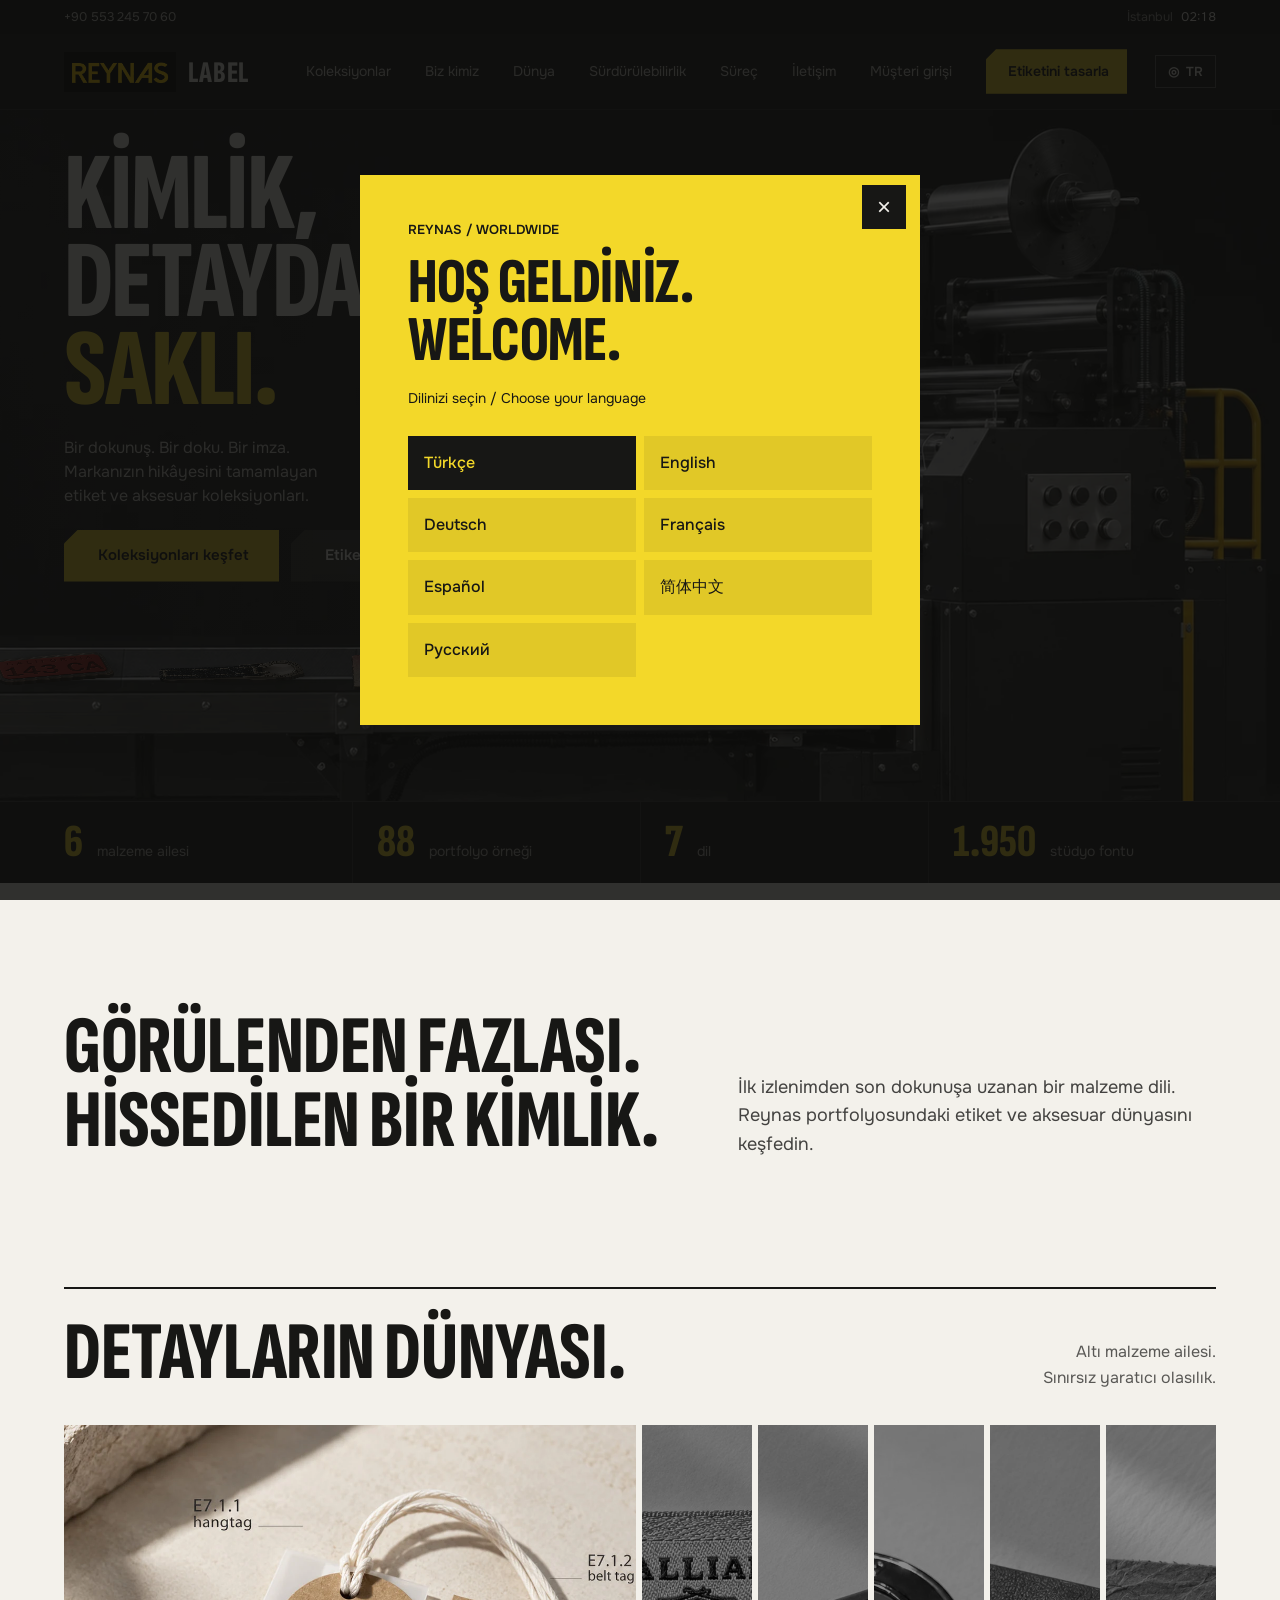
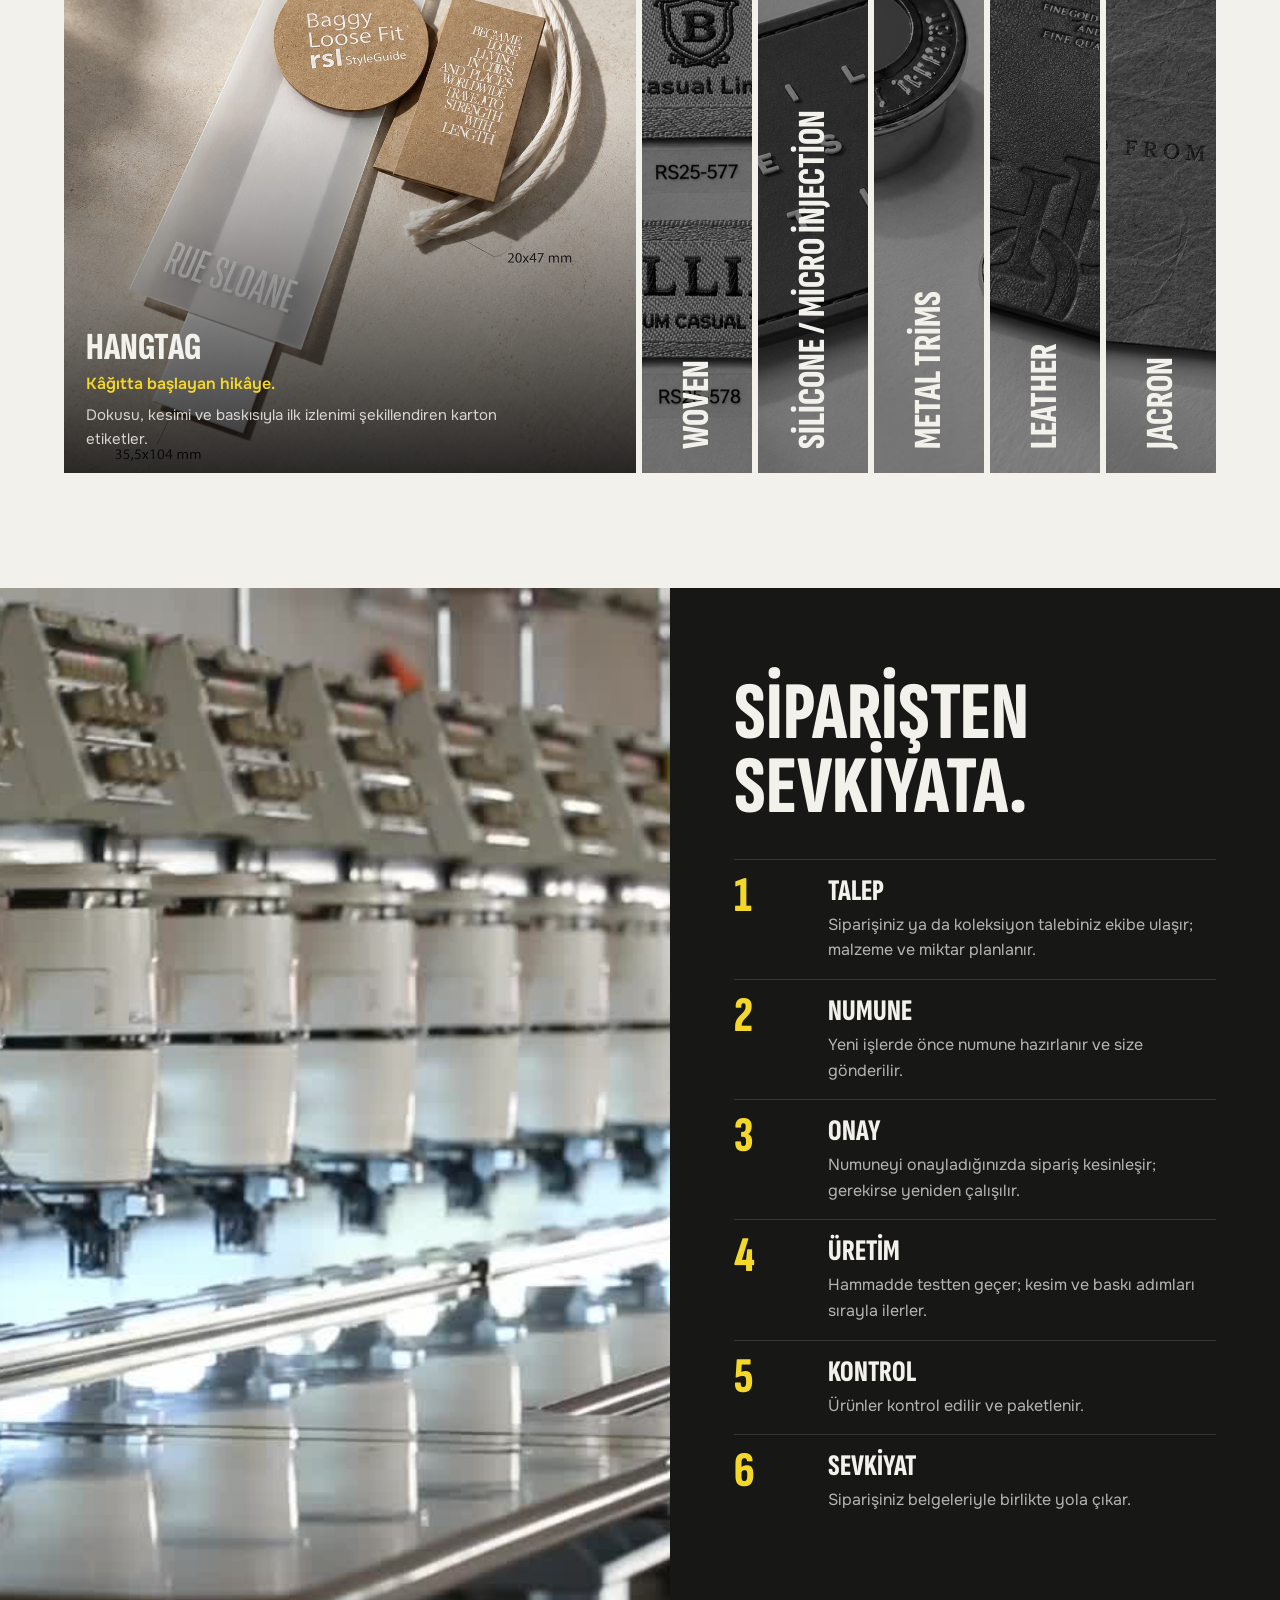
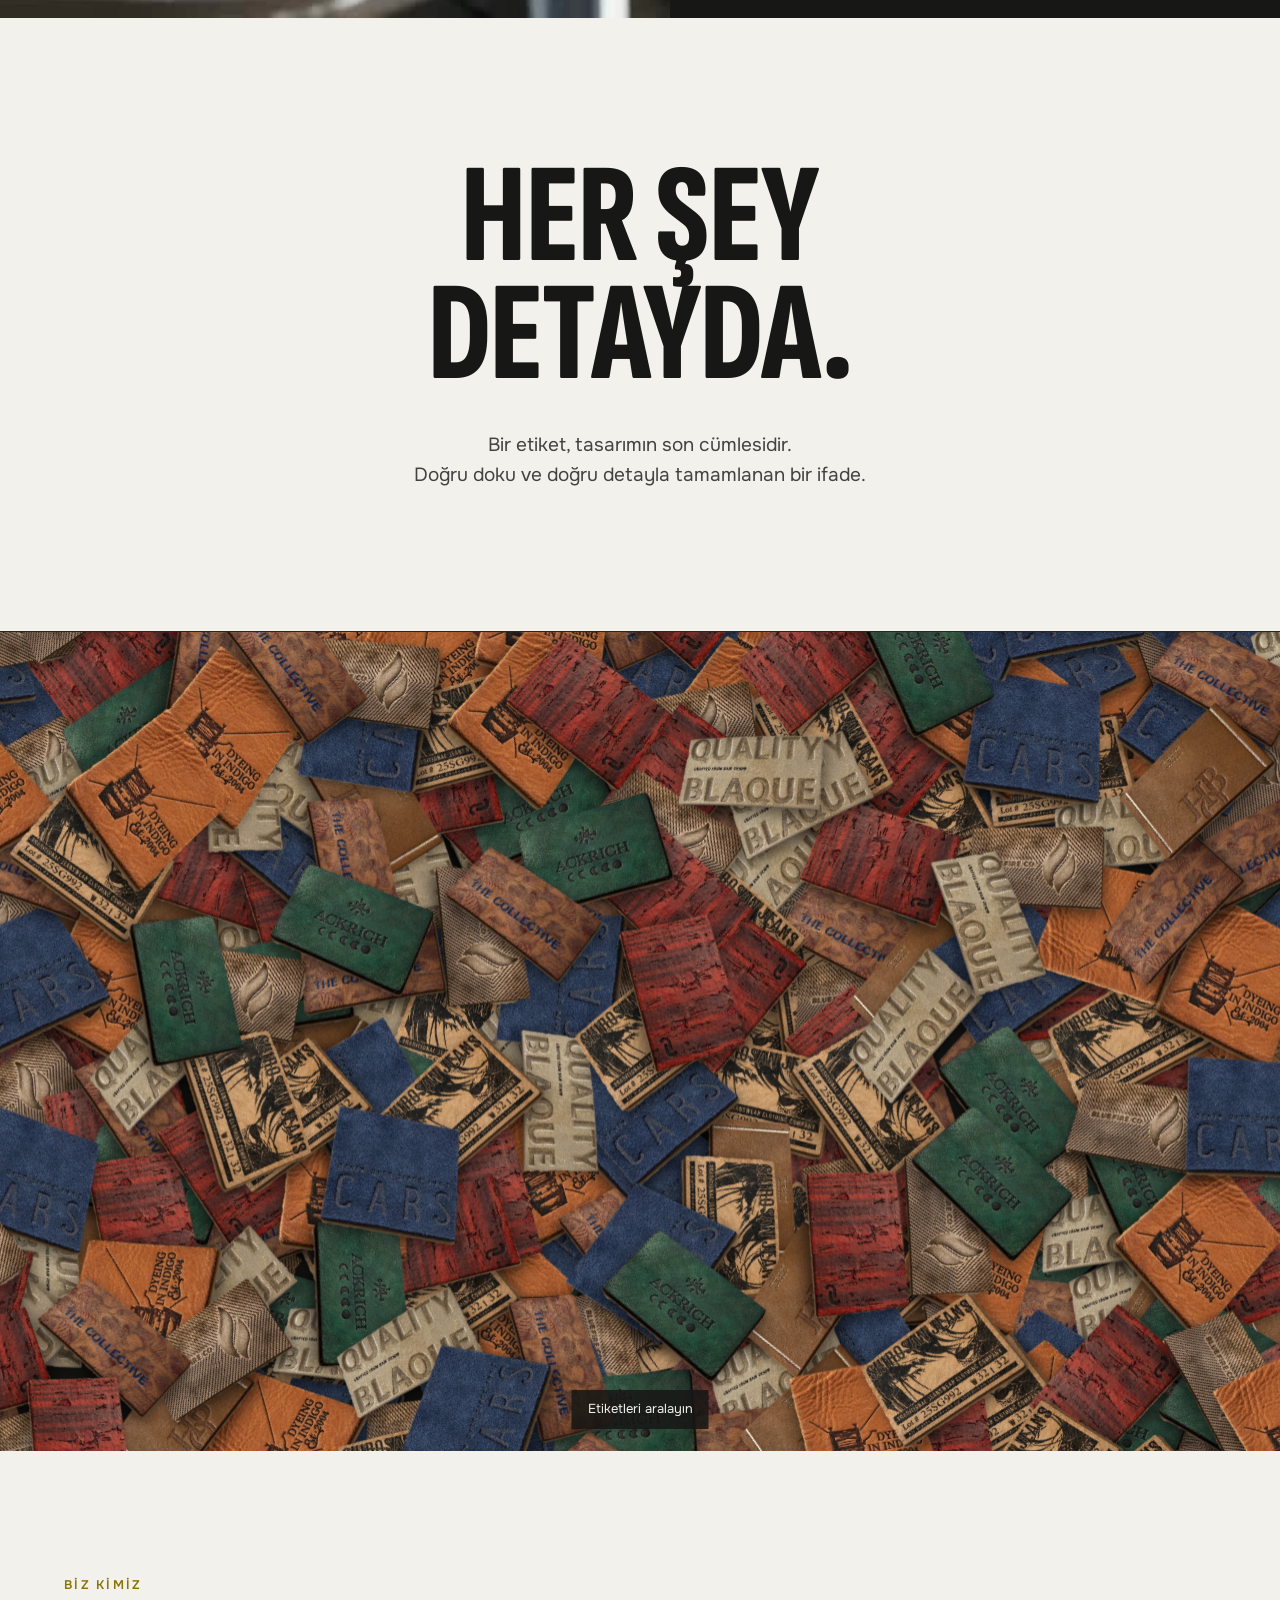
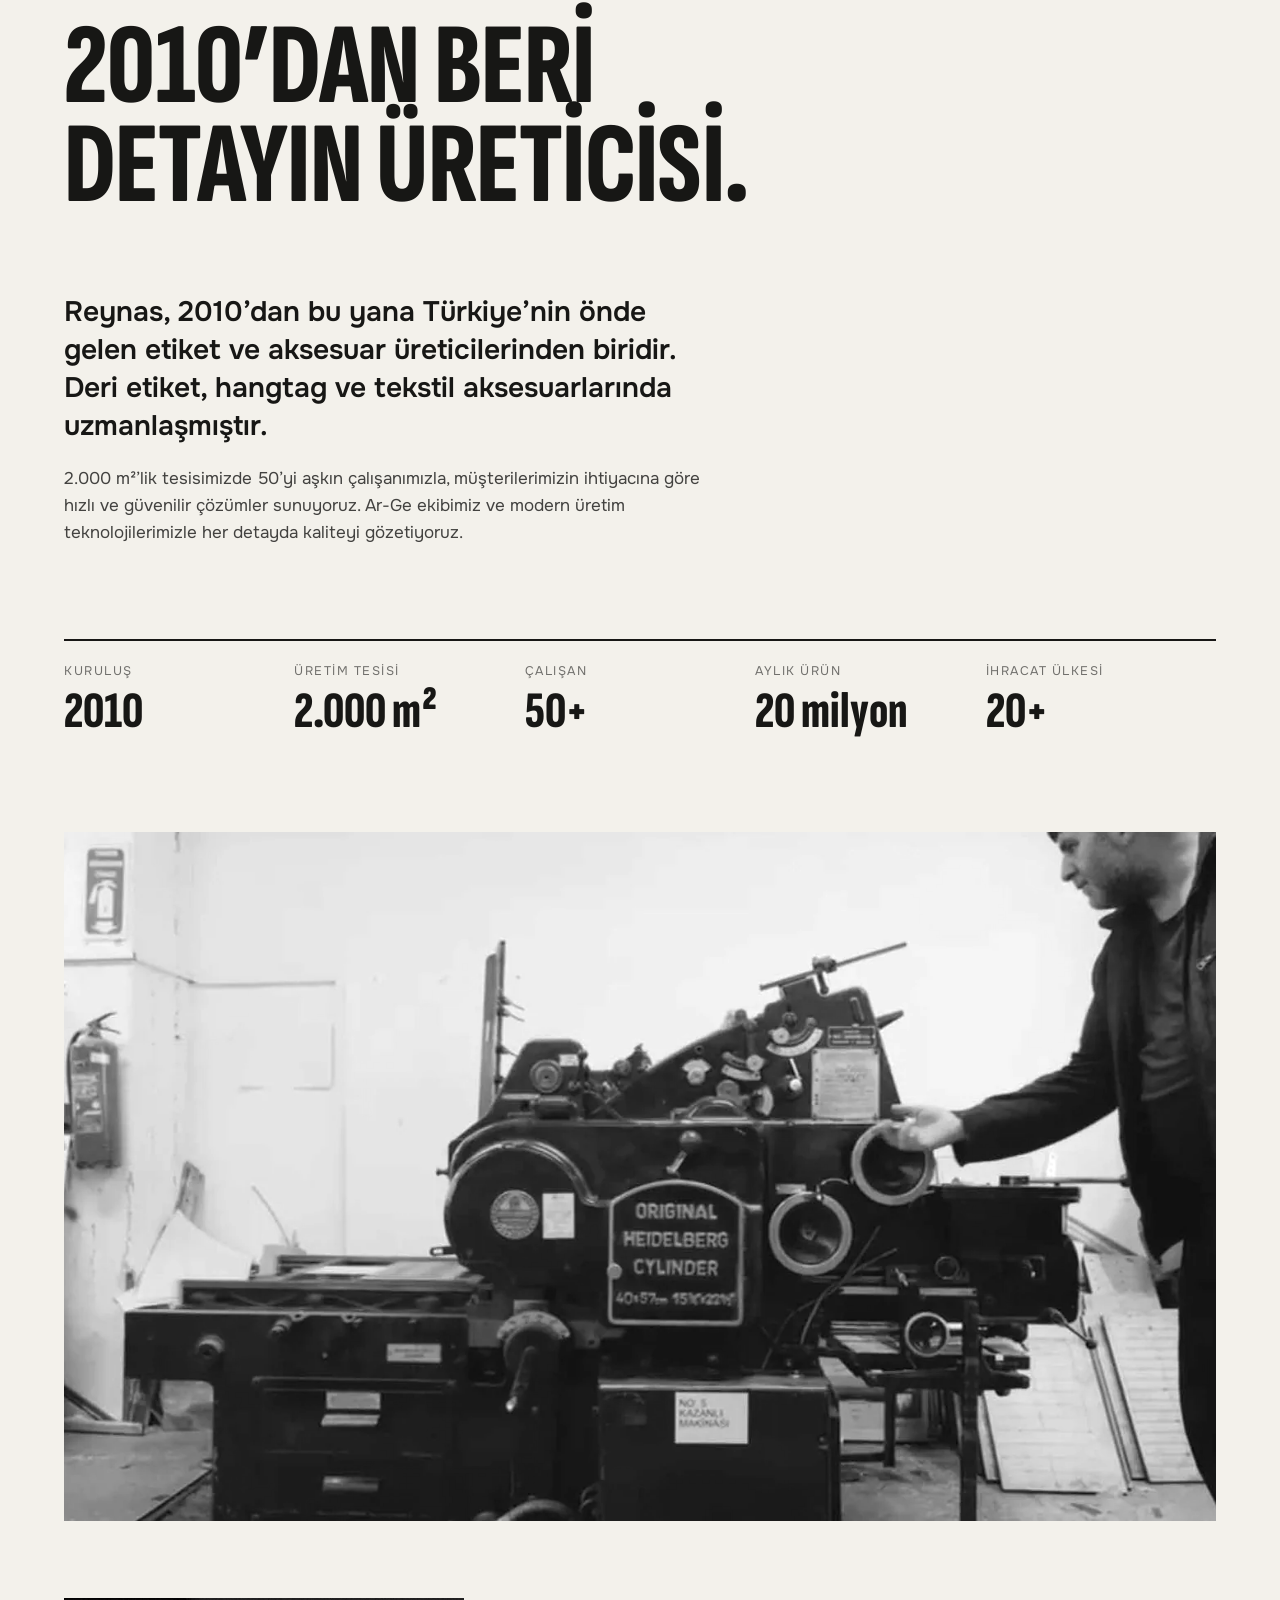
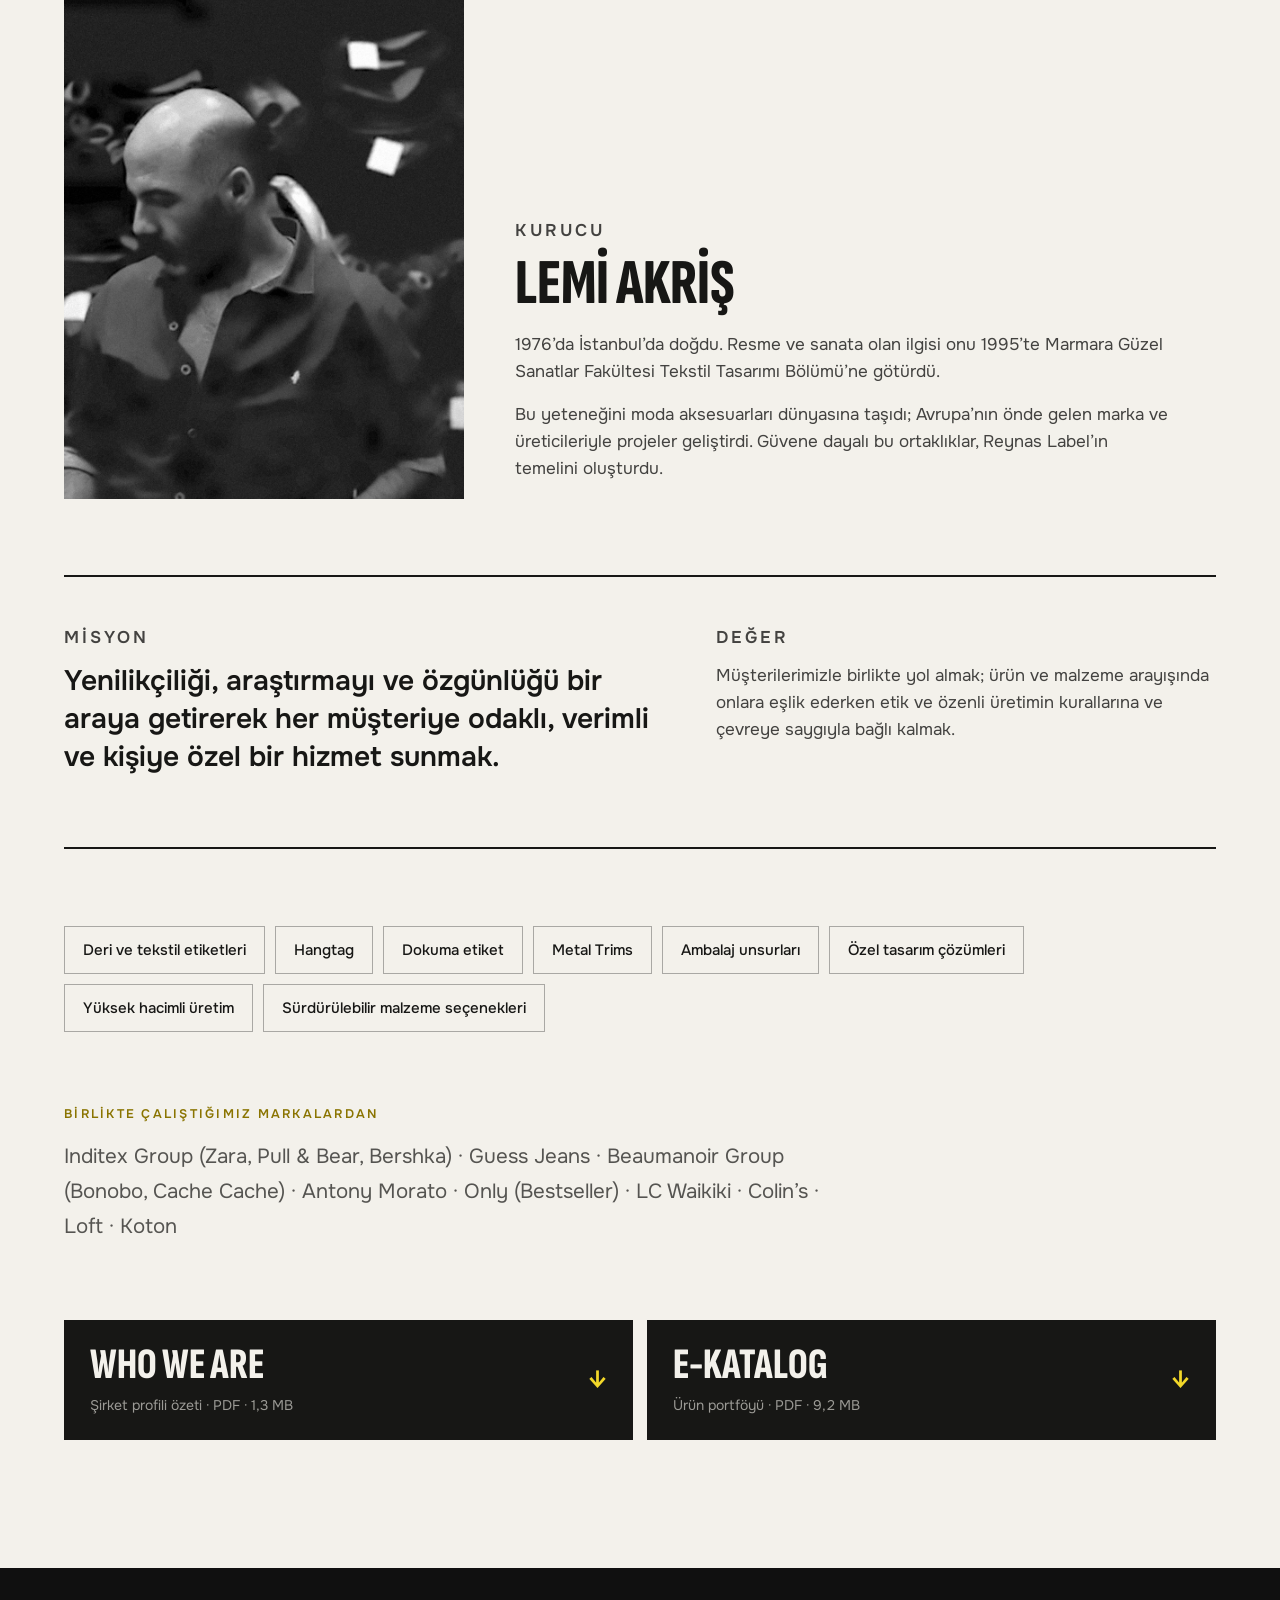
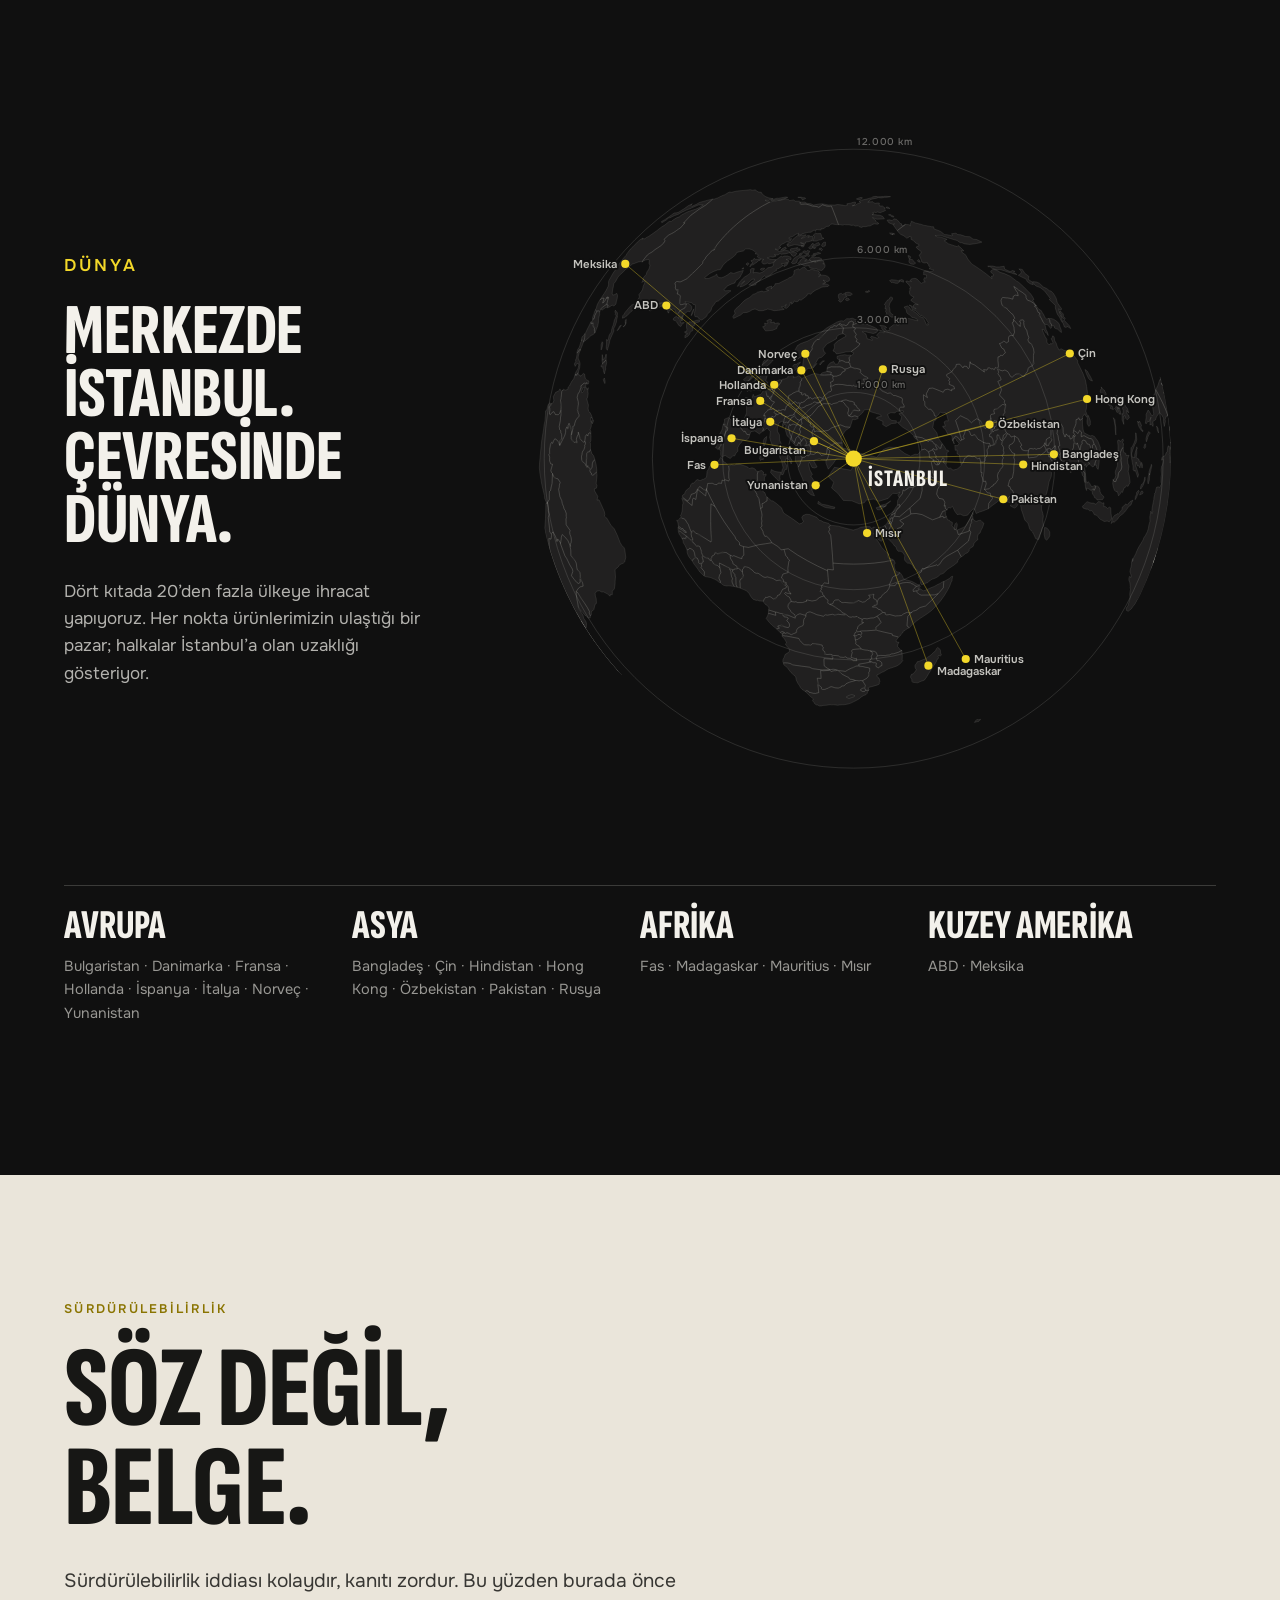
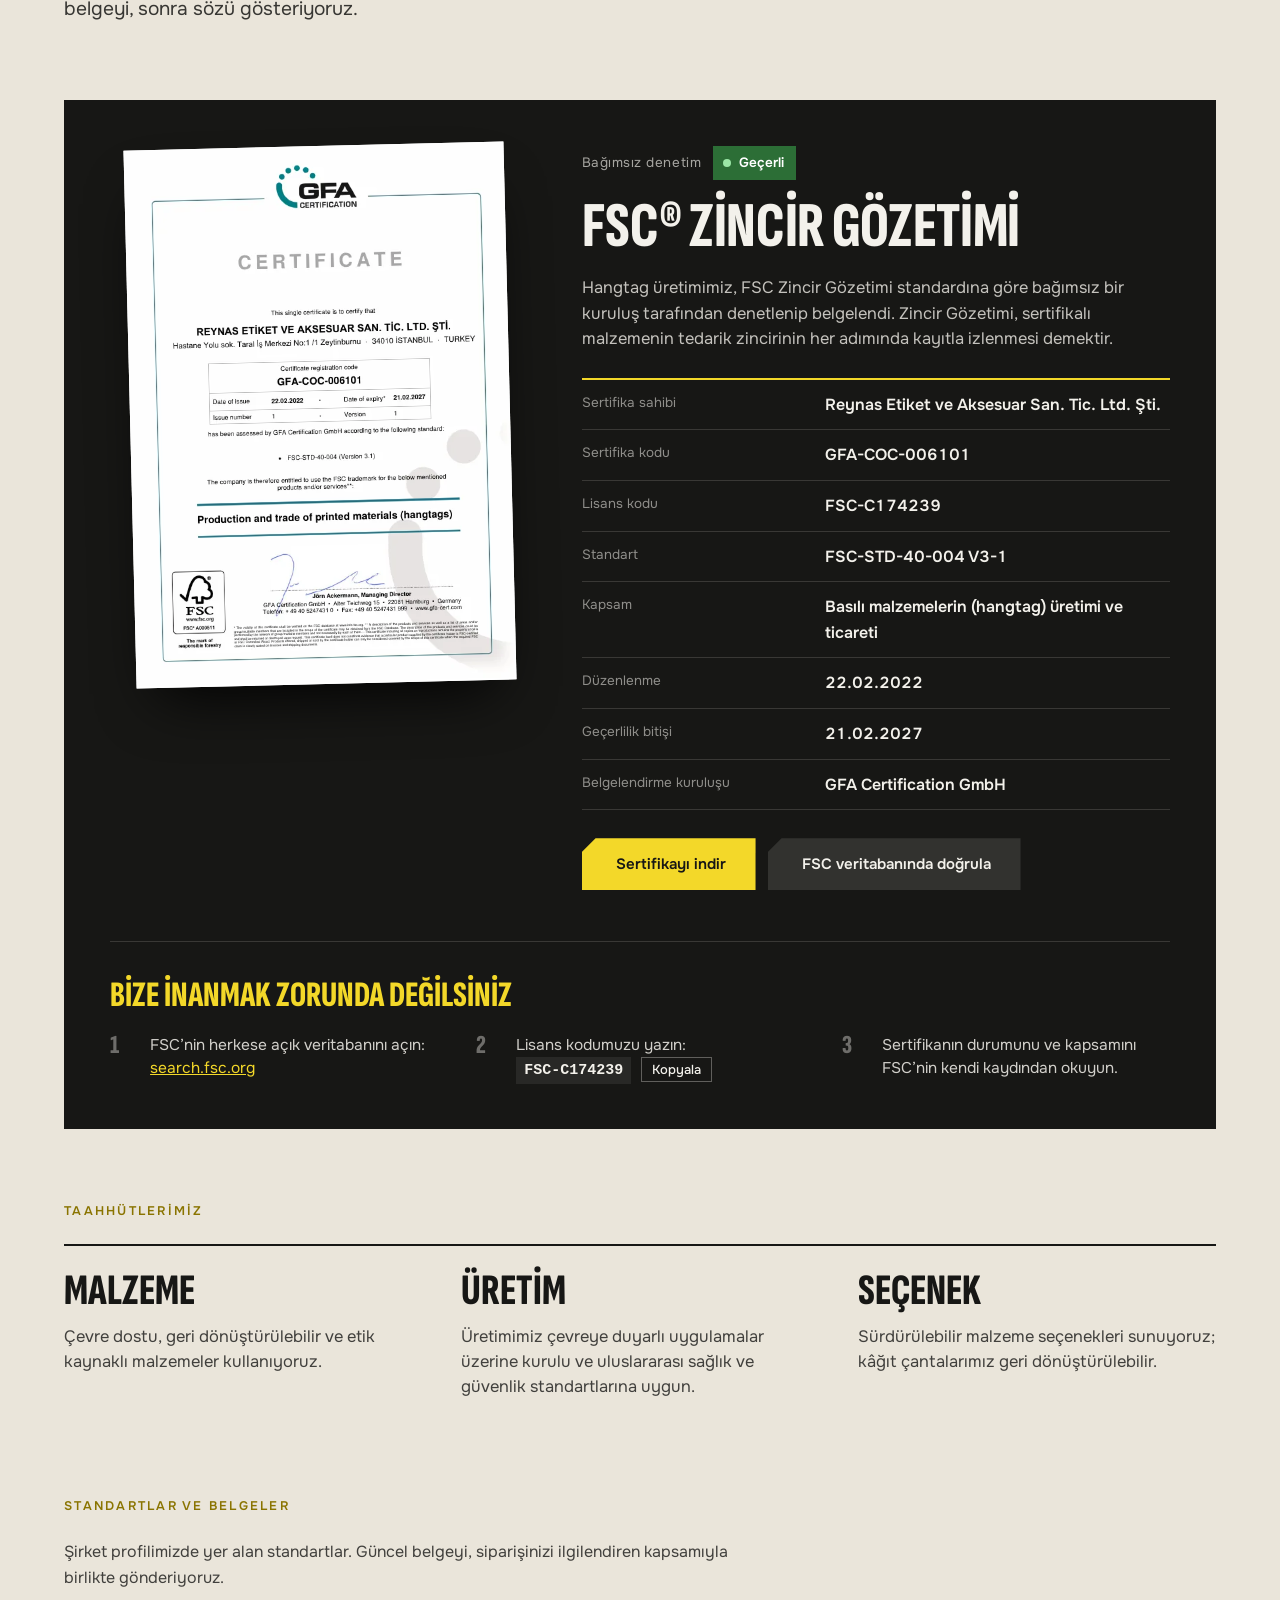
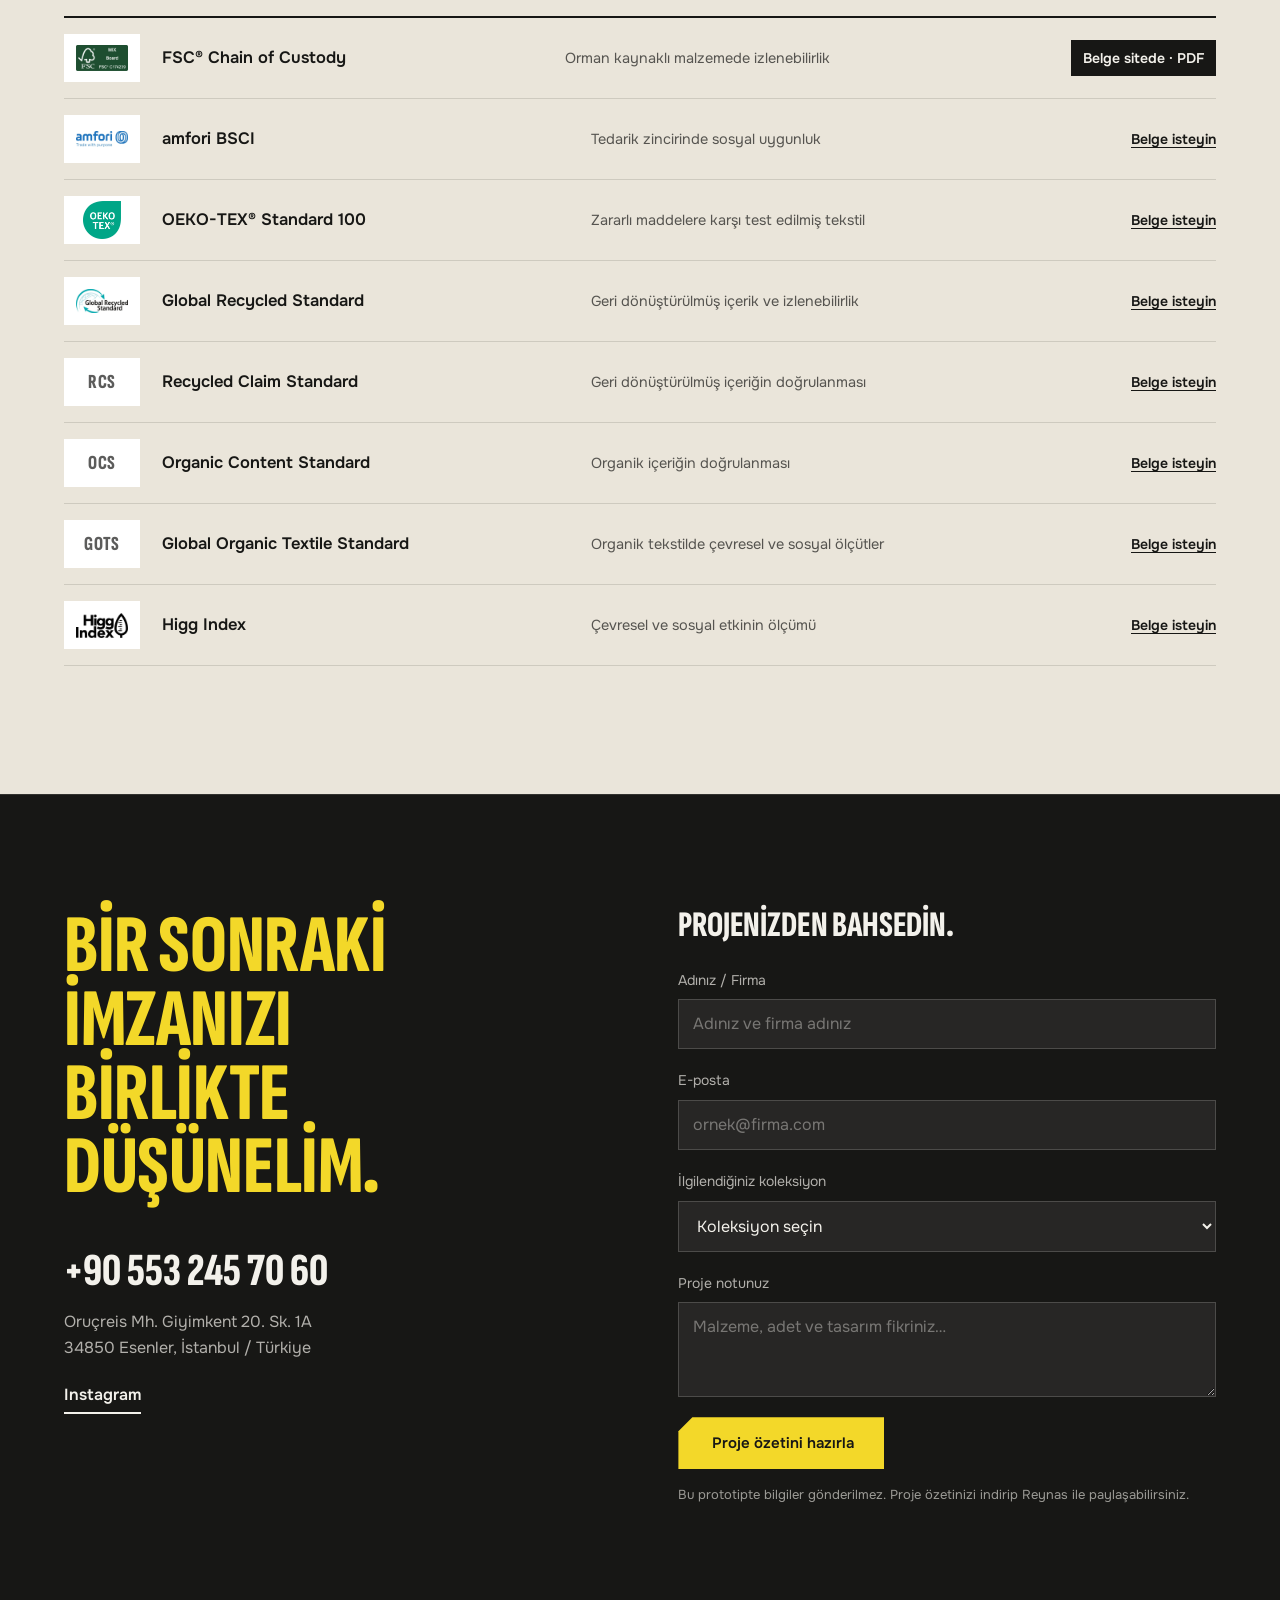
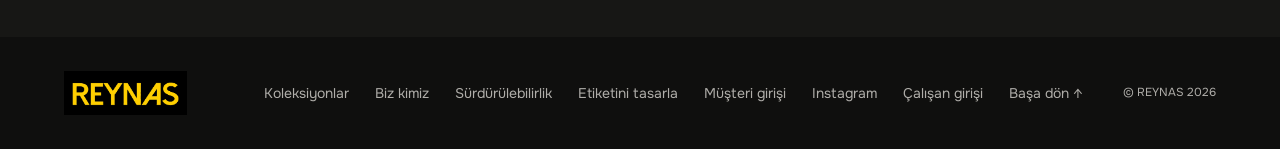
==== commit 26bc3671: "Label v18: kanıt odaklı sürdürülebilirlik, dünya haritası zemini, kurucu fotoğrafı Co-Authored-By: C" ====
--- a/label/index.html
+++ b/label/index.html
@@ -30,26 +30,43 @@
  <div class="who-docs"><a class="doc" href="docs/reynas-who-we-are.pdf" download><b>Who we are</b><span>Şirket profili özeti · PDF · 1,3 MB</span></a><a class="doc" href="docs/reynas-e-catalogue.pdf" download><b>E-katalog</b><span>Ürün portföyü · PDF · 9,2 MB</span></a></div>
 </section>
 <section class="globe" id="dunya">
- <div class="globe-head"><p class="kicker">Dünya</p><h2>Merkezde İstanbul.<br>Çevresinde dünya.</h2><p>Dört kıtada 20’den fazla ülkeye ihracat yapıyoruz. Her nokta ürünlerimizin ulaştığı bir ülke; halkalar İstanbul’a olan uzaklığı gösteriyor.</p>
+ <div class="globe-head"><p class="kicker">Dünya</p><h2>Merkezde İstanbul.<br>Çevresinde dünya.</h2><p>Dört kıtada 20’den fazla ülkeye ihracat yapıyoruz. Her nokta ürünlerimizin ulaştığı bir pazar; halkalar İstanbul’a olan uzaklığı gösteriyor.</p>
   <p class="you" hidden><span>Siz buradasınız</span> <b data-you-city></b><span>İstanbul’a uzaklık</span> <b data-you-km></b><span>Sizde saat</span> <b><time data-you-time>--:--</time></b></p></div>
  <div class="radar" role="img" aria-label="İstanbul merkezli uzaklık haritası: ihracat yapılan ülkeler"></div>
- <ul class="regions"><li data-r="eu"><h3>Avrupa</h3><p data-c="BG DK FR GR IT NL NO ES"></p></li><li data-r="as"><h3>Asya</h3><p data-c="BD CN HK IN PK RU UZ"></p></li><li data-r="af"><h3>Afrika</h3><p data-c="EG MG MU MA"></p></li><li data-r="am"><h3>Amerika</h3><p data-c="MX US"></p></li></ul>
+ <ul class="regions"><li data-r="eu"><h3>Avrupa</h3><p data-c="BG DK FR GR IT NL NO ES"></p></li><li data-r="as"><h3>Asya</h3><p data-c="BD CN HK IN PK RU UZ"></p></li><li data-r="af"><h3>Afrika</h3><p data-c="EG MG MU MA"></p></li><li data-r="am"><h3>Kuzey Amerika</h3><p data-c="MX US"></p></li></ul>
 </section>
-<section class="green" id="surdurulebilirlik">
- <div class="green-head"><p class="kicker">Sürdürülebilirlik</p><h2>Sorumlu üretim,<br>belgeli.</h2><p>Çevre dostu, geri dönüştürülebilir ve etik kaynaklı malzemeler kullanıyoruz. Üretimimiz çevreye duyarlı uygulamalar üzerine kurulu ve uluslararası sağlık ve güvenlik standartlarına uygun.</p></div>
- <article class="cert-main"><a class="cert-sheet" href="docs/reynas-fsc-certificate.pdf" target="_blank" rel="noopener"><img src="assets/cert/fsc-certificate.webp" alt="Reynas FSC Zincir Gözetimi sertifikası" loading="lazy" width="579" height="819"></a>
-  <div><img class="cert-logo" src="assets/cert/fsc.webp" alt="FSC" loading="lazy" width="520" height="256"><h3>FSC® Zincir Gözetimi</h3>
-  <dl><div><dt>Sertifika kodu</dt><dd>GFA-COC-006101</dd></div><div><dt>Standart</dt><dd>FSC-STD-40-004 V3-1</dd></div><div><dt>Kapsam</dt><dd>Basılı malzemelerin (hangtag) üretimi ve ticareti</dd></div><div><dt>Geçerlilik</dt><dd>22.02.2022 – 21.02.2027</dd></div><div><dt>Belgelendirme kuruluşu</dt><dd lang="en">GFA Certification GmbH</dd></div></dl>
-  <p class="cert-actions"><a class="btn solid" href="docs/reynas-fsc-certificate.pdf" download>Sertifikayı indir</a><a class="btn line dark" href="https://info.fsc.org" target="_blank" rel="noopener">FSC veritabanında doğrula</a></p></div></article>
- <div class="standards"><p class="kicker">Çalıştığımız standartlar</p><ul>
-  <li><img src="assets/cert/amfori.webp" alt="amfori BSCI" loading="lazy" width="520" height="157"><p>Tedarik zincirinde sosyal uygunluk.</p></li>
-  <li><img src="assets/cert/oekotex.webp" alt="OEKO-TEX" loading="lazy" width="300" height="300"><p>Zararlı maddelere karşı test edilmiş tekstil.</p></li>
-  <li><img src="assets/cert/grs.webp" alt="Global Recycled Standard" loading="lazy" width="520" height="238"><p>Geri dönüştürülmüş içerik ve izlenebilirlik.</p></li>
-  <li><img src="assets/cert/higg.webp" alt="Higg Index" loading="lazy" width="520" height="252"><p>Çevresel ve sosyal etkinin ölçümü.</p></li>
- </ul><p class="fine">Güncel belgeler talep üzerine paylaşılır.</p></div>
+<section class="sus" id="surdurulebilirlik">
+ <div class="sus-head"><p class="kicker">Sürdürülebilirlik</p><h2>Söz değil,<br>belge.</h2><p>Sürdürülebilirlik iddiası kolaydır, kanıtı zordur. Bu yüzden burada önce belgeyi, sonra sözü gösteriyoruz.</p></div>
+ <article class="proof">
+  <a class="proof-sheet" href="docs/reynas-fsc-certificate.pdf" target="_blank" rel="noopener"><img src="assets/cert/fsc-certificate.webp" alt="Reynas FSC Zincir Gözetimi sertifikası" loading="lazy" width="579" height="819"></a>
+  <div class="proof-body">
+   <p class="proof-tag"><span>Bağımsız denetim</span><b data-valid-until="2027-02-21" hidden>Geçerli</b></p>
+   <h3>FSC® Zincir Gözetimi</h3>
+   <p class="proof-lead">Hangtag üretimimiz, FSC Zincir Gözetimi standardına göre bağımsız bir kuruluş tarafından denetlenip belgelendi. Zincir Gözetimi, sertifikalı malzemenin tedarik zincirinin her adımında kayıtla izlenmesi demektir.</p>
+   <dl><div><dt>Sertifika sahibi</dt><dd lang="en">Reynas Etiket ve Aksesuar San. Tic. Ltd. Şti.</dd></div><div><dt>Sertifika kodu</dt><dd>GFA-COC-006101</dd></div><div><dt>Lisans kodu</dt><dd>FSC-C174239</dd></div><div><dt>Standart</dt><dd>FSC-STD-40-004 V3-1</dd></div><div><dt>Kapsam</dt><dd>Basılı malzemelerin (hangtag) üretimi ve ticareti</dd></div><div><dt>Düzenlenme</dt><dd>22.02.2022</dd></div><div><dt>Geçerlilik bitişi</dt><dd>21.02.2027</dd></div><div><dt>Belgelendirme kuruluşu</dt><dd lang="en">GFA Certification GmbH</dd></div></dl>
+   <p class="proof-actions"><a class="btn solid" href="docs/reynas-fsc-certificate.pdf" download>Sertifikayı indir</a><a class="btn line" href="https://search.fsc.org/" target="_blank" rel="noopener">FSC veritabanında doğrula</a></p>
+  </div>
+  <div class="proof-check"><h4>Bize inanmak zorunda değilsiniz</h4><ol><li>FSC’nin herkese açık veritabanını açın: <a href="https://search.fsc.org/" target="_blank" rel="noopener" lang="en">search.fsc.org</a></li><li>Lisans kodumuzu yazın: <code>FSC-C174239</code> <button type="button" data-copy="FSC-C174239">Kopyala</button></li><li>Sertifikanın durumunu ve kapsamını FSC’nin kendi kaydından okuyun.</li></ol></div>
+ </article>
+ <div class="pledges"><p class="kicker">Taahhütlerimiz</p><ul>
+  <li><h4>Malzeme</h4><p>Çevre dostu, geri dönüştürülebilir ve etik kaynaklı malzemeler kullanıyoruz.</p></li>
+  <li><h4>Üretim</h4><p>Üretimimiz çevreye duyarlı uygulamalar üzerine kurulu ve uluslararası sağlık ve güvenlik standartlarına uygun.</p></li>
+  <li><h4>Seçenek</h4><p>Sürdürülebilir malzeme seçenekleri sunuyoruz; kâğıt çantalarımız geri dönüştürülebilir.</p></li>
+ </ul></div>
+ <div class="ledger"><div class="ledger-head"><p class="kicker">Standartlar ve belgeler</p><p>Şirket profilimizde yer alan standartlar. Güncel belgeyi, siparişinizi ilgilendiren kapsamıyla birlikte gönderiyoruz.</p></div>
+  <ul>
+   <li class="has"><span class="lg"><img src="assets/cert/fsc.webp" alt="" width="520" height="256"></span><b lang="en">FSC® Chain of Custody</b><span>Orman kaynaklı malzemede izlenebilirlik</span><a href="docs/reynas-fsc-certificate.pdf" download>Belge sitede · PDF</a></li>
+   <li><span class="lg"><img src="assets/cert/amfori.webp" alt="" width="520" height="157"></span><b lang="en">amfori BSCI</b><span>Tedarik zincirinde sosyal uygunluk</span><a href="#iletisim">Belge isteyin</a></li>
+   <li><span class="lg"><img src="assets/cert/oekotex.webp" alt="" width="300" height="300"></span><b lang="en">OEKO-TEX® Standard 100</b><span>Zararlı maddelere karşı test edilmiş tekstil</span><a href="#iletisim">Belge isteyin</a></li>
+   <li><span class="lg"><img src="assets/cert/grs.webp" alt="" width="520" height="238"></span><b lang="en">Global Recycled Standard</b><span>Geri dönüştürülmüş içerik ve izlenebilirlik</span><a href="#iletisim">Belge isteyin</a></li>
+   <li><span class="lg tx" lang="en">RCS</span><b lang="en">Recycled Claim Standard</b><span>Geri dönüştürülmüş içeriğin doğrulanması</span><a href="#iletisim">Belge isteyin</a></li>
+   <li><span class="lg tx" lang="en">OCS</span><b lang="en">Organic Content Standard</b><span>Organik içeriğin doğrulanması</span><a href="#iletisim">Belge isteyin</a></li>
+   <li><span class="lg tx" lang="en">GOTS</span><b lang="en">Global Organic Textile Standard</b><span>Organik tekstilde çevresel ve sosyal ölçütler</span><a href="#iletisim">Belge isteyin</a></li>
+   <li><span class="lg"><img src="assets/cert/higg.webp" alt="" width="520" height="252"></span><b lang="en">Higg Index</b><span>Çevresel ve sosyal etkinin ölçümü</span><a href="#iletisim">Belge isteyin</a></li>
+  </ul></div>
 </section>
 <section class="contact" id="iletisim"><div class="contact-copy"><h2>Bir sonraki<br>imzanızı<br>birlikte düşünelim.</h2><a class="phone" href="tel:+905532457060">+90 553 245 70 60</a><address>Oruçreis Mh. Giyimkent 20. Sk. 1A<br>34850 Esenler, İstanbul / Türkiye</address><p class="social"><a href="https://www.instagram.com/reynaslabel/" target="_blank" rel="noopener">Instagram</a><a data-social="linkedin" href="#" target="_blank" rel="noopener" hidden>LinkedIn</a></p></div><form id="brief"><h3>Projenizden bahsedin.</h3><label>Adınız / Firma<input name="name" required autocomplete="organization" placeholder="Adınız ve firma adınız"></label><label>E-posta<input name="email" type="email" required autocomplete="email" placeholder="ornek@firma.com"></label><label>İlgilendiğiniz koleksiyon<select name="collection"><option value="">Koleksiyon seçin</option></select></label><label>Proje notunuz<textarea name="message" required rows="3" placeholder="Malzeme, adet ve tasarım fikriniz…"></textarea></label><button class="btn solid" type="submit">Proje özetini hazırla</button><p class="form-note">Bu prototipte bilgiler gönderilmez. Proje özetinizi indirip Reynas ile paylaşabilirsiniz.</p><p id="status" role="status"></p></form></section>
 </main>
 <footer class="foot"><img src="assets/p10-1.webp" alt="REYNAS"><nav><a href="#koleksiyonlar">Koleksiyonlar</a><a href="#hakkimizda">Biz kimiz</a><a href="#surdurulebilirlik">Sürdürülebilirlik</a><a href="tasarla.html">Etiketini tasarla</a><a href="hesap.html">Müşteri girişi</a><a href="https://www.instagram.com/reynaslabel/" target="_blank" rel="noopener">Instagram</a><a data-social="linkedin" href="#" target="_blank" rel="noopener" hidden>LinkedIn</a><a href="portal/">Çalışan girişi</a><a href="#">Başa dön ↑</a></nav><small>© REYNAS 2026</small></footer>
 <dialog id="gallery"><button class="close" aria-label="Koleksiyonu kapat">×</button><div class="dialog-top"><h2 id="gallery-title"></h2><p id="gallery-description"></p></div><div class="gallery-grid"></div><a class="btn solid" id="inquiry" href="#iletisim">Bu koleksiyon hakkında konuşalım ↗</a></dialog><dialog id="zoom"><button class="close" aria-label="Görseli kapat">×</button><img alt="Ürün detay görünümü"></dialog>
-<script src="portal/config.js"></script><script src="portal/bridge.js"></script><script src="data.js"></script><script src="app.js"></script><script src="motion.js"></script><script src="line.js"></script><script src="pile.js"></script><script src="world.js"></script><script src="language.js"></script></body></html>
+<script src="portal/config.js"></script><script src="portal/bridge.js"></script><script src="data.js"></script><script src="app.js"></script><script src="motion.js"></script><script src="line.js"></script><script src="pile.js"></script><script src="worldmap.js"></script><script src="world.js"></script><script src="language.js"></script></body></html>
--- a/label/site.css
+++ b/label/site.css
@@ -354,3 +354,63 @@
 .globe h2{font-size:clamp(44px,5.6vw,96px)}.globe .kicker,.green .kicker,.who-head .kicker{margin-bottom:26px}
 @media(min-width:1000px){.globe{grid-template-columns:minmax(0,4fr) minmax(0,8fr)}}
 .acct .btn.solid:hover{background:var(--ink);color:var(--paper)}.acct .kicker{margin-bottom:22px}
+/* v18: sürdürülebilirlik (kanıt), dünya haritası */
+.radar .land{fill:#f3f1eb12;stroke:#f3f1eb2e;stroke-width:.6;stroke-linejoin:round}
+.radar .lb{font-size:var(--fs,12.5px);paint-order:stroke;stroke:#101010;stroke-width:4px;stroke-linejoin:round}
+.radar .ringl{paint-order:stroke;stroke:#101010;stroke-width:3px}
+.sus{background:var(--kraft);color:var(--ink);padding:clamp(80px,10vw,160px) var(--pad);display:grid;gap:clamp(44px,6vw,96px)}
+.sus>*{min-width:0}.sus .kicker{margin-bottom:26px}
+.sus h2{font-size:clamp(58px,9vw,150px);line-height:.86}
+.sus-head>p:last-child{margin:28px 0 0;max-width:50ch;font-size:clamp(18px,1.5vw,22px);line-height:1.45;color:#171715d9}
+.proof{background:var(--ink);color:var(--paper);display:grid;gap:clamp(26px,4vw,60px);padding:clamp(22px,3.6vw,60px)}
+.proof>*{min-width:0}
+.proof-sheet{display:block;justify-self:center;align-self:start;background:#fff;box-shadow:0 30px 60px -24px #000;transform:rotate(-1.4deg);transition:transform .4s cubic-bezier(.2,.7,.2,1)}
+.proof-sheet:hover{transform:rotate(0) translateY(-6px)}
+.proof-sheet img{display:block;width:100%;max-width:380px;height:auto}
+.proof-tag{display:flex;flex-wrap:wrap;align-items:center;gap:12px;margin:0 0 18px;font-size:13.5px;color:#f3f1eba6;letter-spacing:.04em}
+.proof-tag b{display:inline-flex;align-items:center;gap:8px;padding:6px 12px 6px 10px;background:#2c6e36;color:#fff;font-weight:600;letter-spacing:0}
+.proof-tag b::before{content:"";width:8px;height:8px;border-radius:50%;background:#9be7a6}
+.proof-tag b[hidden]{display:none}
+.proof h3{font-size:clamp(44px,5vw,84px);line-height:.9;margin-bottom:20px}
+.proof-lead{margin:0 0 26px;max-width:58ch;font-size:16.5px;line-height:1.55;color:#f3f1ebc9}
+.proof dl{margin:0;border-top:2px solid var(--yellow)}
+.proof dl div{display:grid;grid-template-columns:minmax(0,1fr) minmax(0,1.5fr);gap:14px;padding:12px 0;border-bottom:1px solid #f3f1eb26}
+.proof dt{font-size:13.5px;color:#f3f1eb8c}.proof dd{margin:0;font-weight:600;font-variant-numeric:tabular-nums;overflow-wrap:anywhere}
+.proof-actions{display:flex;flex-wrap:wrap;gap:12px;margin:28px 0 0}
+.proof-check{border-top:1px solid #f3f1eb26;padding-top:clamp(22px,3vw,36px)}
+.proof-check h4{font:800 clamp(28px,2.8vw,42px)/1 var(--display);text-transform:uppercase;margin:0 0 20px;color:var(--yellow)}
+.proof-check ol{margin:0;padding:0;list-style:none;counter-reset:s;display:grid;gap:14px}
+.proof-check li{counter-increment:s;display:grid;grid-template-columns:34px minmax(0,1fr);gap:6px;font-size:15.5px;line-height:1.5;color:#f3f1ebd9}
+.proof-check li::before{content:counter(s);font:800 26px/1 var(--display);color:#f3f1eb66}
+.proof-check li>*{grid-column:2}.proof-check li{grid-auto-flow:row}
+.proof-check li{display:block;position:relative;padding-left:40px}.proof-check li::before{position:absolute;left:0;top:-1px}
+.proof-check a{color:var(--yellow)}
+.proof-check code{font:600 15px/1 ui-monospace,Menlo,Consolas,monospace;background:#f3f1eb14;padding:5px 8px;color:var(--paper);white-space:nowrap}
+.proof-check button{margin-left:6px;padding:5px 10px;background:none;border:1px solid #f3f1eb55;color:var(--paper);font:500 13px/1 var(--body);cursor:pointer}
+.proof-check button:hover{background:var(--yellow);border-color:var(--yellow);color:var(--ink)}
+.pledges ul{list-style:none;margin:0;padding:0;display:grid;gap:0;border-top:2px solid var(--ink)}
+.pledges li{padding:24px 0;border-bottom:1px solid var(--line)}
+.pledges h4{font:800 clamp(34px,3.4vw,52px)/1 var(--display);text-transform:uppercase;margin:0 0 12px}
+.pledges li p{margin:0;max-width:44ch;font-size:16.5px;line-height:1.5;color:#171715cc}
+.ledger-head p:last-child{margin:0 0 26px;max-width:62ch;font-size:16px;color:#171715cc}
+.ledger ul{list-style:none;margin:0;padding:0;border-top:2px solid var(--ink)}
+.ledger li{display:grid;grid-template-columns:64px minmax(0,1fr);gap:4px 18px;align-items:center;padding:16px 0;border-bottom:1px solid var(--line)}
+.ledger .lg{grid-row:1/4;width:64px;height:48px;display:grid;place-items:center;background:#fff}
+.ledger .lg img{max-width:52px;max-height:38px;width:auto;height:auto}
+.ledger .lg.tx{font:800 20px/1 var(--display);letter-spacing:.02em;color:#171715b3}
+.ledger b{font-weight:600;font-size:16.5px}.ledger li>span:not(.lg){font-size:14.5px;color:#171715b3}
+.ledger a{justify-self:start;font-size:14px;font-weight:600;color:var(--ink);text-underline-offset:3px}
+.ledger li.has a{background:var(--ink);color:var(--paper);text-decoration:none;padding:7px 12px}
+.ledger li.has a:hover{background:#2c6e36}
+@media(min-width:760px){
+ .pledges ul{grid-template-columns:repeat(3,minmax(0,1fr));column-gap:clamp(24px,3vw,48px)}.pledges li{border-bottom:0}
+ .ledger li{grid-template-columns:76px minmax(0,1.1fr) minmax(0,1.4fr) auto;gap:22px}.ledger .lg{grid-row:auto;width:76px}.ledger a{justify-self:end}
+}
+@media(min-width:1000px){
+ .proof{grid-template-columns:minmax(0,5fr) minmax(0,7fr);align-items:start}.proof-check{grid-column:1/-1}
+ .proof-check ol{grid-template-columns:repeat(3,minmax(0,1fr));gap:clamp(24px,3vw,48px)}
+ .sus-head{max-width:1100px}
+}
+@media(prefers-reduced-motion:reduce){.proof-sheet{transition:none}}
+.regions h3{overflow-wrap:anywhere;font-size:clamp(30px,3.2vw,52px)}
+@media(max-width:700px){.radar{width:calc(100% + 2*var(--pad) - 8px);max-width:none;margin-inline:calc(4px - var(--pad))}}
